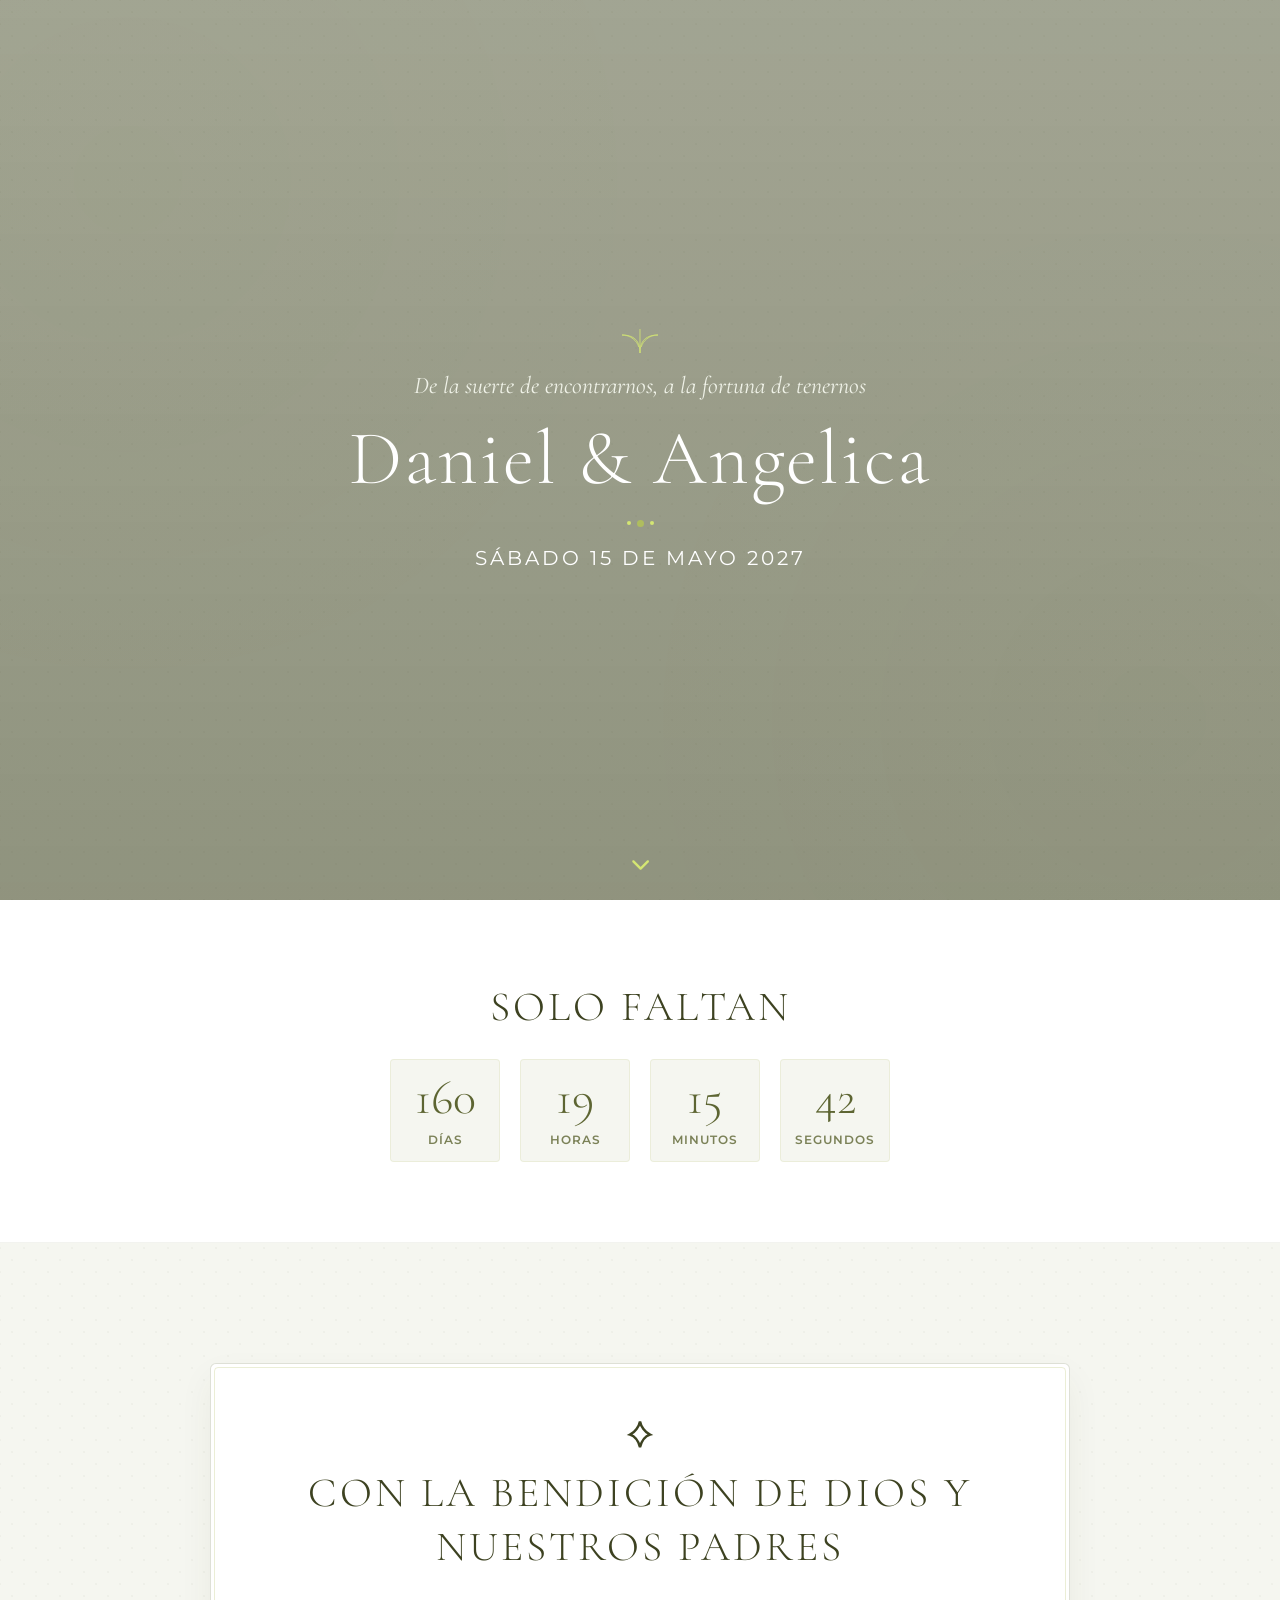
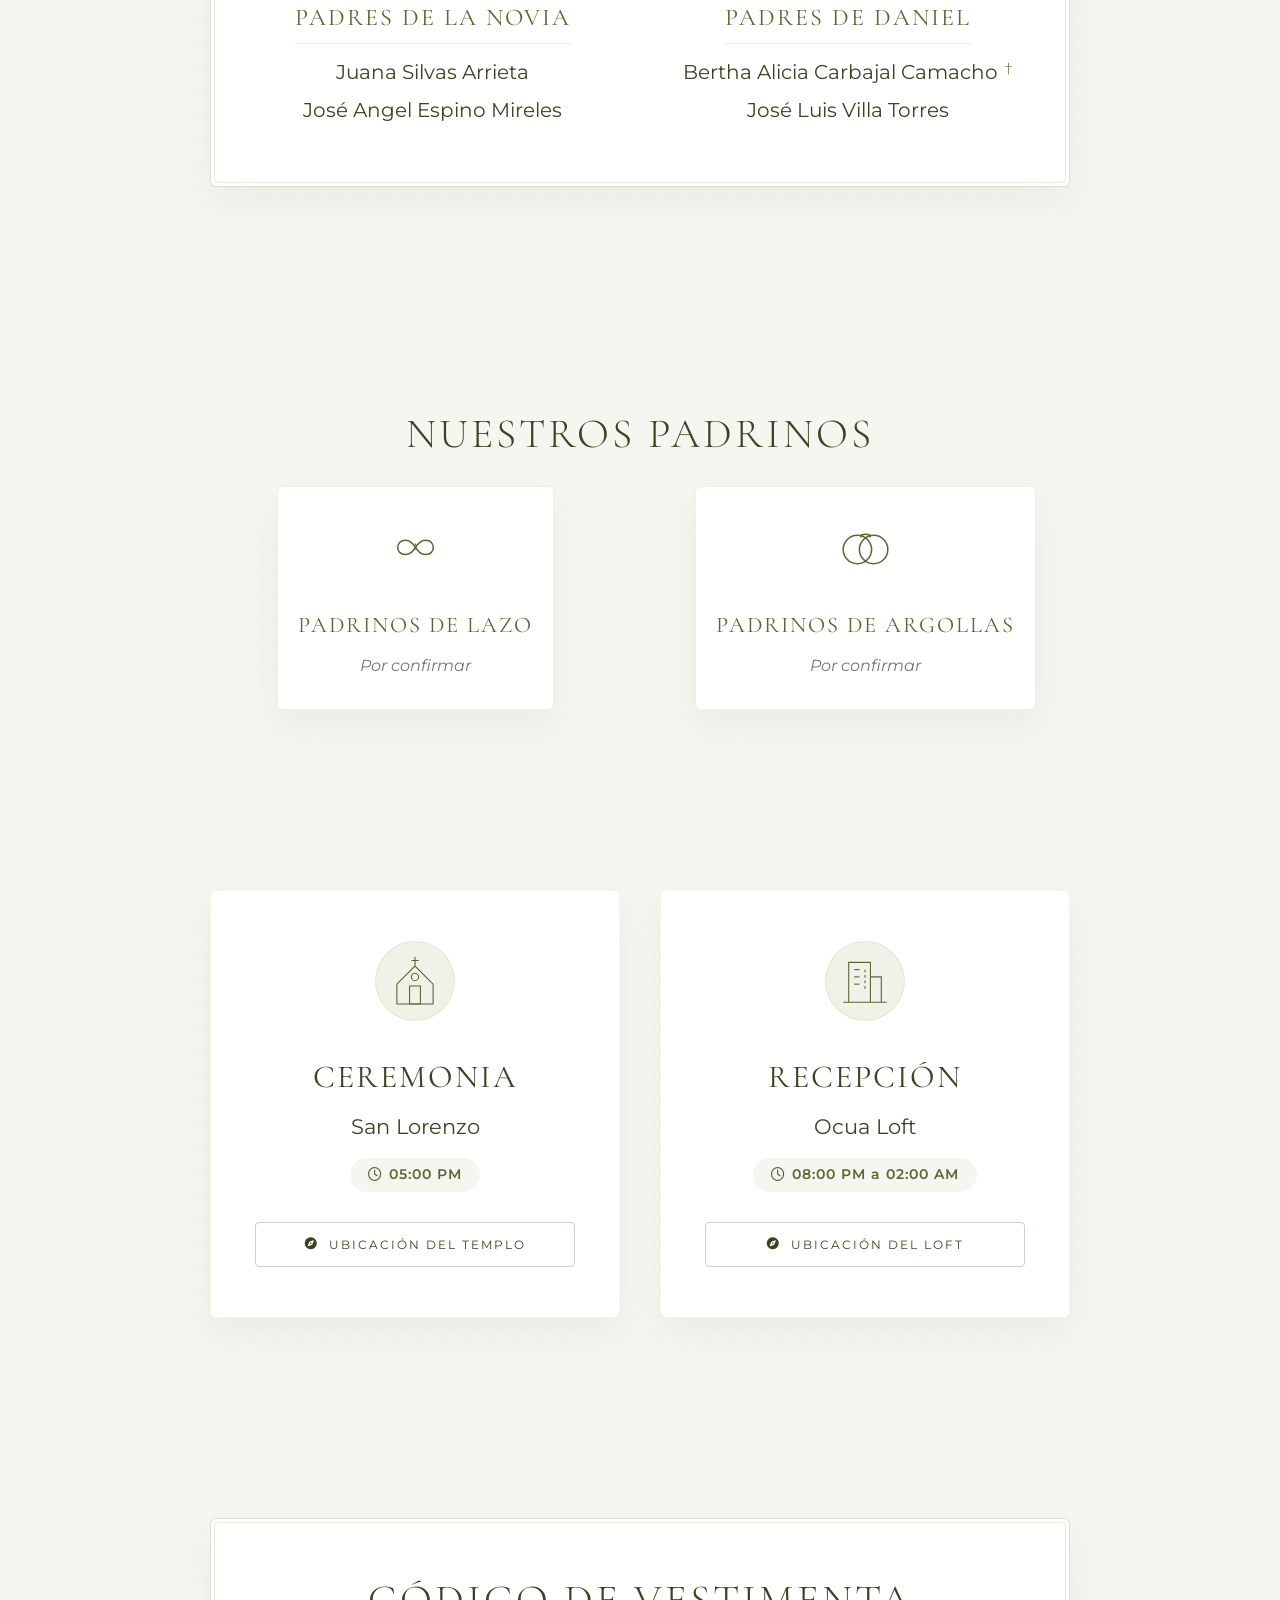
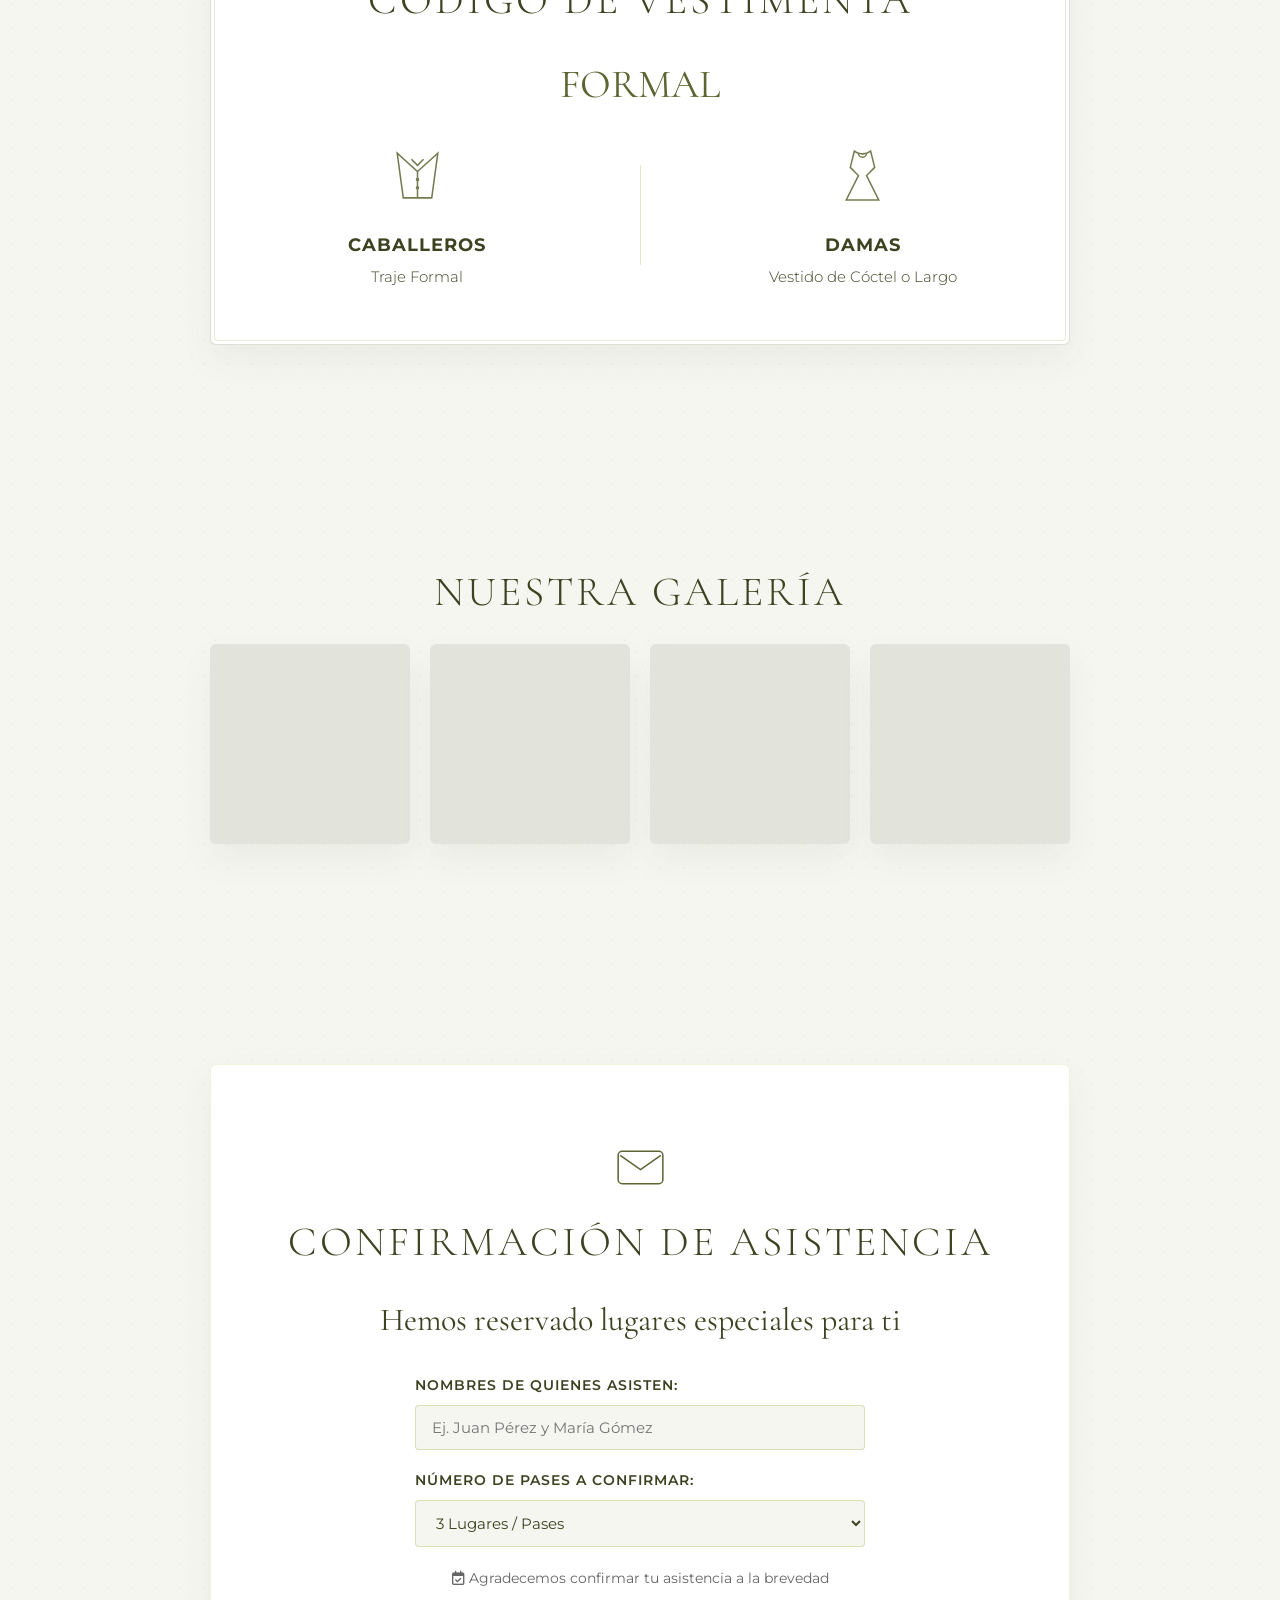
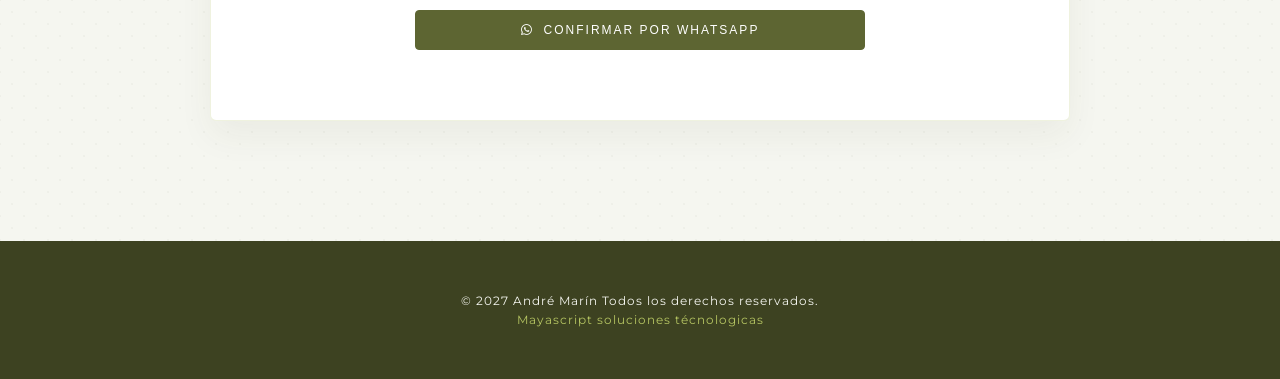
==== index.html @ 14018d46 "Clean start - code only" ====
<!DOCTYPE html>
<html lang="es">
<head>
    <meta charset="UTF-8">
    <meta name="viewport" content="width=device-width, initial-scale=1.0">
    <title>Daniel & Angelica | Invitación de Boda</title>
    <link rel="icon" type="image/svg+xml" href="data:image/svg+xml,<svg xmlns='http://www.w3.org/2000/svg' viewBox='0 0 100 100'><circle cx='50' cy='50' r='48' fill='%235D6532'/><path d='M50,25 C38,45 38,62 50,78 C62,62 62,45 50,25 Z' fill='%23D4E673'/><path d='M50,25 L50,78' stroke='%233D4221' stroke-width='2'/></svg>">
    <!-- Google Fonts -->
    <link rel="preconnect" href="https://fonts.googleapis.com">
    <link rel="preconnect" href="https://fonts.gstatic.com" crossorigin>
    <link href="https://fonts.googleapis.com/css2?family=Cormorant+Garamond:ital,wght@0,300;0,400;0,600;1,400&family=Montserrat:wght@200;400;600&display=swap" rel="stylesheet">
    
    <!-- Font Awesome -->
    <link rel="stylesheet" href="https://cdnjs.cloudflare.com/ajax/libs/font-awesome/6.4.0/css/all.min.css">
    
    <link rel="stylesheet" href="css/style.css">
</head>
<body>

    <!-- Rama Botánica Flotante decorativa de fondo -->
    <div class="botanical-bg-overlay"></div>

    <!-- Sección de Portada (Hero) -->
    <header class="hero">
        <div class="hero-content">
            <div class="botanical-branch">
                <svg viewBox="0 0 100 50" width="80" height="40" fill="currentColor">
                    <path d="M50 45 C50 30 45 15 20 15 C35 15 45 25 48 35 M50 45 C50 30 55 15 80 15 C65 15 55 25 52 35 M50 45 L50 5" stroke="currentColor" stroke-width="1.5" fill="none"/>
                </svg>
            </div>
            <span class="quote">De la suerte de encontrarnos, a la fortuna de tenernos</span>
            <h1>Daniel & Angelica</h1>
            <div class="hero-separator">
                <span class="dot"></span>
                <span class="dot large"></span>
                <span class="dot"></span>
            </div>
            <p class="date">Sábado 15 de Mayo 2027</p>
            <div class="scroll-down">
                <i class="fa-solid fa-chevron-down"></i>
            </div>
        </div>
    </header>

    <!-- Contador de Tiempo -->
    <section class="countdown-section reveal">
        <h2>Solo Faltan</h2>
        <div id="countdown" class="countdown-container">
            <div class="time-block">
                <span id="days">00</span>
                <span class="label">Días</span>
            </div>
            <div class="time-block">
                <span id="hours">00</span>
                <span class="label">Horas</span>
            </div>
            <div class="time-block">
                <span id="minutes">00</span>
                <span class="label">Minutos</span>
            </div>
            <div class="time-block">
                <span id="seconds">00</span>
                <span class="label">Segundos</span>
            </div>
        </div>
    </section>

    <!-- Padres -->
    <section class="family-section reveal">
        <div class="container">
            <div class="textured-card">
                <div class="card-inner-border">
                    <div class="botanical-icon">
                        <svg viewBox="0 0 24 24" width="40" height="40" fill="none" stroke="currentColor" stroke-width="1.5">
                            <path d="M12 2C11.5 5 9 8.5 6 10 C9 11 11 13.5 12 17.5 C13 13.5 15 11 18 10 C15 8.5 12.5 5 12 2Z" />
                        </svg>
                    </div>
                    <h2>Con la bendición de Dios y nuestros padres</h2>
                    <div class="family-grid">
                        <div class="family-column">
                            <h3>Padres de la Novia</h3>
                            <p class="parent-name">Juana Silvas Arrieta</p>
                            <p class="parent-name">José Angel Espino Mireles</p>
                        </div>
                        <div class="family-column">
                            <h3>Padres de Daniel</h3>
                            <p class="parent-name">Bertha Alicia Carbajal Camacho <span class="deceased">†</span></p>
                            <p class="parent-name">José Luis Villa Torres</p>
                        </div>
                    </div>
                </div>
            </div>
        </div>
    </section>

    <!-- Padrinos de Boda -->
    <section class="godparents-section reveal">
        <div class="container">
            <h2>Nuestros Padrinos</h2>
            <div class="grid-2">
                <div class="godparent-card card-hover-effect">
                    <div class="custom-svg-icon">
                        <svg viewBox="0 0 64 64" width="60" height="60" stroke="currentColor" stroke-width="1.5" fill="none">
                            <path d="M22 37 C12 37, 12 23, 22 23 C32 23, 32 37, 42 37 C52 37, 52 23, 42 23 C32 23, 32 37, 22 37 Z" />
                            <path d="M32 26 L32 34" stroke-dasharray="2 2" />
                        </svg>
                    </div>
                    <h3>Padrinos de Lazo</h3>
                    <p class="placeholder-name">Por confirmar</p>
                </div>
                
                <div class="godparent-card card-hover-effect">
                    <div class="custom-svg-icon">
                        <svg viewBox="0 0 64 64" width="60" height="60" stroke="currentColor" stroke-width="1.5" fill="none">
                            <circle cx="24" cy="32" r="14" />
                            <circle cx="40" cy="32" r="14" />
                            <path d="M28 20 C24 16, 40 16, 36 20" />
                        </svg>
                    </div>
                    <h3>Padrinos de Argollas</h3>
                    <p class="placeholder-name">Por confirmar</p>
                </div>
            </div>
        </div>
    </section>

    <!-- Ubicaciones -->
    <section class="details-section reveal">
        <div class="container">
            <div class="grid-2">
                <!-- Ceremonia -->
                <div class="card card-hover-effect">
                    <div class="custom-svg-icon accent-icon">
                        <svg viewBox="0 0 64 64" width="70" height="70" stroke="currentColor" stroke-width="1.2" fill="none">
                            <path d="M32 6 L32 16 M28 10 L36 10 M32 16 L12 36 L12 58 L52 58 L52 36 Z" />
                            <path d="M26 38 L38 38 L38 58 L26 58 Z" />
                            <path d="M32 24 A4 4 0 0 0 32 32 A4 4 0 0 0 32 24 Z" />
                        </svg>
                    </div>
                    <h3>Ceremonia</h3>
                    <p class="place">San Lorenzo</p>
                    <div class="time-badge">
                        <i class="fa-regular fa-clock"></i> 05:00 PM
                    </div>
                    <a href="https://maps.app.goo.gl/vYrztCrVBQ5fHUwFA" target="_blank" class="btn btn-outline">
                        <i class="fa-solid fa-compass"></i> Ubicación del Templo
                    </a>
                </div>

                <!-- Recepción -->
                <div class="card card-hover-effect">
                    <div class="custom-svg-icon accent-icon">
                        <svg viewBox="0 0 64 64" width="70" height="70" stroke="currentColor" stroke-width="1.2" fill="none">
                            <path d="M8 56 L56 56 M14 56 L14 12 L38 12 L38 56 M38 28 L50 28 L50 56" />
                            <line x1="20" y1="20" x2="26" y2="20" />
                            <line x1="20" y1="28" x2="26" y2="28" />
                            <line x1="20" y1="36" x2="26" y2="36" />
                            <line x1="32" y1="20" x2="32" y2="44" stroke-dasharray="3 3" />
                        </svg>
                    </div>
                    <h3>Recepción</h3>
                    <p class="place">Ocua Loft</p>
                    <div class="time-badge">
                        <i class="fa-regular fa-clock"></i> 08:00 PM a 02:00 AM
                    </div>
                    <a href="https://maps.app.goo.gl/rMgi3FaeqVtthUCw8" target="_blank" class="btn btn-outline">
                        <i class="fa-solid fa-compass"></i> Ubicación del Loft
                    </a>
                </div>
            </div>
        </div>
    </section>

    <!-- Código de Vestimenta -->
    <section class="dress-code-section reveal">
        <div class="container">
            <div class="textured-card">
                <div class="card-inner-border">
                    <h2>Código de Vestimenta</h2>
                    <p class="code-title">Formal</p>
                    <div class="dress-details">
                        <div class="dress-item">
                            <div class="custom-svg-icon clothing-icon">
                                <svg viewBox="0 0 64 64" width="50" height="50" stroke="currentColor" stroke-width="1.5" fill="none">
                                    <path d="M12 12 L32 30 L52 12 L46 56 L18 56 Z" />
                                    <path d="M32 30 L32 56" />
                                    <path d="M26 18 L32 24 L38 18" />
                                    <circle cx="32" cy="38" r="1" fill="currentColor"/>
                                    <circle cx="32" cy="46" r="1" fill="currentColor"/>
                                </svg>
                            </div>
                            <strong>Caballeros</strong>
                            <span>Traje Formal</span>
                        </div>
                        <div class="divider"></div>
                        <div class="dress-item">
                            <div class="custom-svg-icon clothing-icon">
                                <svg viewBox="0 0 64 64" width="50" height="50" stroke="currentColor" stroke-width="1.5" fill="none">
                                    <path d="M24 10 C24 10, 32 16, 40 10 L44 26 L36 34 L48 58 L16 58 L28 34 L20 26 Z" />
                                    <path d="M28 12 A4 4 0 0 0 36 12" />
                                </svg>
                            </div>
                            <strong>Damas</strong>
                            <span>Vestido de Cóctel o Largo</span>
                        </div>
                    </div>
                </div>
            </div>
        </div>
    </section>

    <!-- Galería -->
    <section class="gallery-section reveal">
        <div class="container">
            <h2>Nuestra Galería</h2>
            <div class="gallery-grid">
                <div class="gallery-item">
                    <img src="content/img/foto1.jpg" alt="Daniel & Angelica" onerror="this.style.display='none'; this.parentNode.classList.add('img-placeholder')">
                    <div class="gallery-overlay"><i class="fa-solid fa-heart"></i></div>
                </div>
                <div class="gallery-item">
                    <img src="content/img/foto2.jpg" alt="Sesión de novios" onerror="this.style.display='none'; this.parentNode.classList.add('img-placeholder')">
                    <div class="gallery-overlay"><i class="fa-solid fa-heart"></i></div>
                </div>
                <div class="gallery-item">
                    <img src="content/img/foto3.jpg" alt="Compromiso" onerror="this.style.display='none'; this.parentNode.classList.add('img-placeholder')">
                    <div class="gallery-overlay"><i class="fa-solid fa-heart"></i></div>
                </div>
                <div class="gallery-item">
                    <img src="content/img/foto4.jpg" alt="Momentos juntos" onerror="this.style.display='none'; this.parentNode.classList.add('img-placeholder')">
                    <div class="gallery-overlay"><i class="fa-solid fa-heart"></i></div>
                </div>
            </div>
        </div>
    </section>

    <!-- RSVP -->
    <!-- RSVP Interactivo -->
    <section class="rsvp-section reveal">
        <div class="container">
            <div class="rsvp-card">
                <div class="custom-svg-icon email-icon">
                    <svg viewBox="0 0 64 64" width="50" height="50" stroke="currentColor" stroke-width="1.5" fill="none">
                        <rect x="10" y="16" width="44" height="32" rx="4" />
                        <path d="M12 20 L32 34 L52 20" />
                    </svg>
                </div>
                <h2>Confirmación de Asistencia</h2>
                <p class="passes-count">Hemos reservado lugares especiales para ti</p>
                
                <!-- Formulario de confirmación -->
                <div class="rsvp-form">
                    <div class="form-group">
                        <label for="guest-names">Nombres de quienes asisten:</label>
                        <input type="text" id="guest-names" placeholder="Ej. Juan Pérez y María Gómez" required>
                    </div>
                    
                    <div class="form-group">
                        <label for="guest-passes">Número de pases a confirmar:</label>
                        <select id="guest-passes">
                            <option value="1">1 Lugar / Pase</option>
                            <option value="2">2 Lugares / Pases</option>
                            <option value="3" selected>3 Lugares / Pases</option>
                            <option value="4">4 Lugares / Pases</option>
                        </select>
                    </div>

                    <p class="deadline"><i class="fa-regular fa-calendar-check"></i> Agradecemos confirmar tu asistencia a la brevedad</p>
                    
                    <button id="btn-send-whatsapp" class="btn btn-whatsapp">
                        <i class="fa-brands fa-whatsapp"></i> Confirmar por WhatsApp
                    </button>
                </div>
            </div>
        </div>
    </section>
    <!-- Footer -->
    <footer>
        <p>&copy; 2027 André Marín Todos los derechos reservados.</p>
        <p><a href="https://github.com/andremarinmx" target="_blank" rel="noopener">Mayascript soluciones técnologicas</a></p>
    </footer>

    <!-- Scripts -->
    <script src="scripts/script.js"></script>
</body>
</html>
---- css/style.css ----
/* Variables con la paleta de colores del usuario */
:root {
    --primary-color: #5D6532;     /* Verde Oliva Principal */
    --accent-light: #D4E673;      /* Verde Claro */
    --accent-medium: #AFBD5E;     /* Verde Salvia */
    --dark-olive: #3D4221;        /* Oliva Oscuro para Textos */
    --bg-cream: #F5F6F0;          /* Fondo base claro con matiz verde */
    --white: #FFFFFF;
    
    --font-serif: 'Cormorant Garamond', serif;
    --font-sans: 'Montserrat', sans-serif;
    --transition-smooth: all 0.5s cubic-bezier(0.16, 1, 0.3, 1);
    --shadow-elegant: 0 15px 35px rgba(61, 66, 33, 0.06);
}

/* Reset y Estilos de Fondo */
* {
    margin: 0;
    padding: 0;
    box-sizing: border-box;
}

html {
    scroll-behavior: smooth;
}

body {
    background-color: var(--bg-cream);
    background-image: radial-gradient(rgba(93, 101, 50, 0.04) 1.5px, transparent 0),
                      radial-gradient(rgba(93, 101, 50, 0.04) 1.5px, transparent 0);
    background-size: 24px 24px;
    background-position: 0 0, 12px 12px;
    color: var(--dark-olive);
    font-family: var(--font-sans);
    line-height: 1.6;
    text-align: center;
    overflow-x: hidden;
    -webkit-text-size-adjust: 100%;
}

/* Capa de ambiente sutil */
.botanical-bg-overlay {
    position: fixed;
    top: 0;
    left: 0;
    width: 100%;
    height: 100%;
    background: radial-gradient(circle at 10% 20%, rgba(212, 230, 115, 0.02) 0%, transparent 40%),
                radial-gradient(circle at 90% 80%, rgba(175, 189, 94, 0.02) 0%, transparent 40%);
    pointer-events: none;
    z-index: 0;
}

/* Contenedor Centrado */
.container {
    width: 100%;
    max-width: 900px;
    margin-left: auto;
    margin-right: auto;
    padding: clamp(40px, 8vw, 80px) 20px;
    position: relative;
    z-index: 1;
}

/* Tipografías Fluidas */
h1 {
    font-family: var(--font-serif);
    font-weight: 300;
    font-size: clamp(2.4rem, 8vw, 4.8rem);
    letter-spacing: 2px;
    line-height: 1.2;
}

h2 {
    font-family: var(--font-serif);
    font-weight: 300;
    font-size: clamp(1.8rem, 5vw, 2.6rem);
    letter-spacing: 3px;
    margin-bottom: 25px;
    text-transform: uppercase;
    line-height: 1.3;
}

h3 {
    font-family: var(--font-serif);
    font-weight: 400;
    font-size: clamp(1.3rem, 4vw, 1.8rem);
    letter-spacing: 2px;
}

.deceased {
    font-size: 0.8rem;
    color: var(--primary-color);
    vertical-align: super;
    margin-left: 2px;
    opacity: 0.8;
}

/* Estructura de Tarjeta con Textura de Papel (Corregido para PC) */
.textured-card {
    background-color: var(--white);
    padding: 3px; 
    border: 1px solid rgba(93, 101, 50, 0.2);
    box-shadow: var(--shadow-elegant);
    border-radius: 6px;
    margin: 20px auto; /* Centrado automático para PC */
    width: 100%;
    max-width: 100%;
}

.card-inner-border {
    border: 1px solid rgba(175, 189, 94, 0.25);
    padding: clamp(30px, 6vw, 50px) clamp(15px, 4vw, 30px);
    border-radius: 4px;
}

/* Iconos SVG Adaptables */
.custom-svg-icon {
    display: inline-flex;
    align-items: center;
    justify-content: center;
    color: var(--primary-color);
    margin-bottom: 15px;
    max-width: 100%;
}

.custom-svg-icon svg {
    width: clamp(40px, 10vw, 65px);
    height: clamp(40px, 10vw, 65px);
}

.custom-svg-icon.accent-icon {
    width: clamp(65px, 15vw, 80px);
    height: clamp(65px, 15vw, 80px);
    background-color: #F0F2E8;
    border-radius: 50%;
    border: 1px solid rgba(175, 189, 94, 0.2);
    padding: 10px;
}

.custom-svg-icon.clothing-icon {
    color: var(--primary-color);
    opacity: 0.85;
}

/* Animaciones */
.reveal {
    opacity: 0;
    transform: translateY(20px);
    transition: opacity 1s cubic-bezier(0.16, 1, 0.3, 1),
                transform 1s cubic-bezier(0.16, 1, 0.3, 1);
}

.reveal.active {
    opacity: 1;
    transform: translateY(0);
}

/* Botones */
.btn {
    display: inline-flex;
    align-items: center;
    justify-content: center;
    gap: 10px;
    padding: 12px 28px;
    background-color: var(--primary-color);
    color: var(--white);
    text-decoration: none;
    font-size: 0.75rem;
    font-weight: 400;
    letter-spacing: 2px;
    text-transform: uppercase;
    border-radius: 4px;
    transition: var(--transition-smooth);
    border: 1px solid var(--primary-color);
    width: 100%;
    max-width: 320px;
    margin-top: 15px;
}

.btn:hover {
    transform: translateY(-2px);
    box-shadow: 0 6px 20px rgba(93, 101, 50, 0.2);
    background-color: var(--white);
    color: var(--primary-color);
}

.btn-outline {
    background-color: transparent;
    color: var(--dark-olive);
    border-color: rgba(93, 101, 50, 0.3);
}

.btn-outline:hover {
    background-color: var(--primary-color);
    color: var(--white);
    border-color: var(--primary-color);
}

.btn-whatsapp {
    background-color: #5D6532;
    border-color: #5D6532;
}

.btn-whatsapp:hover {
    background-color: var(--white);
    color: var(--primary-color);
}

/* Portada (Hero Section) */
.hero {
    height: 100vh;
    min-height: 560px;
    background: linear-gradient(rgba(61, 66, 33, 0.45), rgba(61, 66, 33, 0.55)), 
                url('../content/img/pareja.jpg') no-repeat center center/cover;
    display: flex;
    align-items: center;
    justify-content: center;
    color: var(--white);
    position: relative;
    padding: 20px;
}

.botanical-branch {
    color: var(--accent-light);
    margin-bottom: 5px;
    opacity: 0.9;
}

.botanical-branch svg {
    width: 60px;
    height: 30px;
}

.hero-content {
    width: 100%;
    max-width: 650px;
}

.hero-separator {
    display: flex;
    justify-content: center;
    align-items: center;
    gap: 6px;
    margin: 15px 0;
}

.hero-separator .dot {
    width: 4px;
    height: 4px;
    background-color: var(--accent-light);
    border-radius: 50%;
}

.hero-separator .dot.large {
    width: 7px;
    height: 7px;
    background-color: var(--accent-medium);
}

.hero-content .quote {
    font-family: var(--font-serif);
    font-style: italic;
    font-size: clamp(1.1rem, 4vw, 1.5rem);
    display: block;
    margin: 0 auto 10px auto;
    color: #F0F2E8;
    line-height: 1.4;
}

.hero-content .date {
    font-size: clamp(0.9rem, 3.5vw, 1.25rem);
    letter-spacing: 3px;
    text-transform: uppercase;
    font-weight: 400;
}

.scroll-down {
    position: absolute;
    bottom: 20px;
    left: 50%;
    transform: translateX(-50%);
    animation: bounce 2s infinite;
    font-size: 1.2rem;
    color: var(--accent-light);
}

/* Contador de Tiempo */
.countdown-section {
    padding: clamp(40px, 8vw, 80px) 15px;
    background-color: var(--white);
    border-bottom: 1px solid rgba(93, 101, 50, 0.08);
}

.countdown-container {
    display: grid;
    grid-template-columns: repeat(4, 1fr);
    gap: clamp(8px, 2.5vw, 20px);
    max-width: 500px;
    margin: 20px auto 0 auto;
}

.time-block {
    display: flex;
    flex-direction: column;
    align-items: center;
    background-color: var(--bg-cream);
    padding: 12px 5px;
    border-radius: 4px;
    border: 1px solid rgba(175, 189, 94, 0.15);
}

.time-block span:first-child {
    font-family: var(--font-serif);
    font-size: clamp(1.6rem, 5vw, 3rem);
    color: var(--primary-color);
    line-height: 1.1;
    font-weight: 300;
}

.time-block .label {
    font-size: clamp(0.6rem, 1.8vw, 0.75rem);
    text-transform: uppercase;
    letter-spacing: 1px;
    margin-top: 5px;
    color: var(--primary-color);
    font-weight: 600;
    opacity: 0.8;
}

/* Padres de los Novios */
.family-section {
    padding: 20px 10px;
}

.family-grid {
    display: grid;
    grid-template-columns: 1fr;
    gap: 30px;
    margin-top: 25px;
}

.family-column {
    padding: 0 10px;
}

.family-column h3 {
    font-size: clamp(1.2rem, 3.5vw, 1.5rem);
    margin-bottom: 12px;
    text-transform: uppercase;
    font-weight: 400;
    color: var(--primary-color);
    border-bottom: 1px solid rgba(175, 189, 94, 0.2);
    padding-bottom: 6px;
    display: inline-block;
}

.parent-name {
    font-size: clamp(1.05rem, 3vw, 1.25rem);
    margin-bottom: 6px;
    font-weight: 400;
}

/* Padrinos */
.godparents-section {
    padding: 20px 10px;
}

.godparent-card {
    background-color: var(--white);
    padding: 30px 20px;
    border-radius: 6px;
    border: 1px solid rgba(175, 189, 94, 0.2);
    box-shadow: var(--shadow-elegant);
    display: flex;
    flex-direction: column;
    align-items: center;
}

.godparent-card h3 {
    font-size: clamp(1.2rem, 3.5vw, 1.4rem);
    margin: 10px 0;
    text-transform: uppercase;
    color: var(--primary-color);
}

.placeholder-name {
    font-size: 1rem;
    font-style: italic;
    color: #777;
}

/* Grid General Doble (Ubicaciones) */
.grid-2 {
    display: grid;
    grid-template-columns: 1fr;
    gap: 25px;
    width: 100%;
}

.card {
    background: var(--white);
    padding: clamp(30px, 6vw, 50px) 20px;
    border-radius: 6px;
    box-shadow: var(--shadow-elegant);
    border: 1px solid rgba(175, 189, 94, 0.15);
    display: flex;
    flex-direction: column;
    align-items: center;
    width: 100%;
}

.card h3 {
    font-size: clamp(1.6rem, 5vw, 2rem);
    margin: 15px 0 8px 0;
    text-transform: uppercase;
}

.card .place {
    font-size: clamp(1.1rem, 3.5vw, 1.3rem);
    font-weight: 400;
    margin-bottom: 10px;
    color: var(--dark-olive);
}

.time-badge {
    margin: 5px 0 15px 0;
    padding: 6px 18px;
    background-color: var(--bg-cream);
    border-radius: 20px;
    font-size: 0.85rem;
    font-weight: 600;
    letter-spacing: 1px;
    display: inline-flex;
    align-items: center;
    gap: 6px;
    color: var(--primary-color);
}

.card-hover-effect {
    transition: var(--transition-smooth);
}

/* Código de Vestimenta */
.dress-code-section {
    padding: 20px 10px;
}

.code-title {
    font-family: var(--font-serif);
    font-size: clamp(2rem, 6vw, 2.5rem);
    color: var(--primary-color);
    margin-bottom: 15px;
    text-transform: uppercase;
}

.dress-details {
    display: flex;
    flex-direction: column;
    align-items: center;
    gap: 25px;
    margin-top: 25px;
}

.dress-item {
    width: 100%;
    padding: 0 10px;
}

.dress-item strong {
    display: block;
    font-size: 1.1rem;
    margin-top: 10px;
    margin-bottom: 5px;
    text-transform: uppercase;
    letter-spacing: 1px;
    color: var(--dark-olive);
}

.dress-item span {
    font-size: 0.95rem;
    font-weight: 300;
}

.dress-details .divider {
    width: 60px;
    height: 1px;
    background-color: rgba(175, 189, 94, 0.35);
}

/* Galería Adaptable */
.gallery-section {
    padding: 20px 10px;
}

.gallery-grid {
    display: grid;
    grid-template-columns: repeat(2, 1fr);
    gap: 12px;
    margin-top: 25px;
}

.gallery-item {
    position: relative;
    aspect-ratio: 1 / 1;
    overflow: hidden;
    background-color: #E2E4DC;
    border-radius: 6px;
    box-shadow: var(--shadow-elegant);
}

.gallery-item img {
    width: 100%;
    height: 100%;
    object-fit: cover;
    transition: transform 0.8s cubic-bezier(0.16, 1, 0.3, 1);
}

.gallery-overlay {
    position: absolute;
    top: 0;
    left: 0;
    right: 0;
    bottom: 0;
    background: rgba(61, 66, 33, 0.4);
    display: flex;
    align-items: center;
    justify-content: center;
    color: var(--white);
    font-size: 1.2rem;
    opacity: 0;
    transition: opacity 0.4s ease;
}

/* RSVP Card */
.rsvp-section {
    padding: 40px 10px;
}

.rsvp-card {
    background-color: var(--white);
    border: 1px solid rgba(175, 189, 94, 0.2);
    box-shadow: var(--shadow-elegant);
    padding: clamp(40px, 8vw, 70px) 20px;
    border-radius: 6px;
    width: 100%;
}

.passes-count {
    font-family: var(--font-serif);
    font-size: clamp(1.6rem, 5vw, 2rem);
    margin: 10px 0;
}

.deadline {
    font-size: 0.9rem;
    color: #666;
    margin-bottom: 25px;
}

/* Footer */
footer {
    background-color: var(--dark-olive);
    color: var(--bg-cream);
    padding: 50px 20px;
    font-size: 0.75rem;
    letter-spacing: 1px;
}

footer a {
    color: var(--accent-light);
    text-decoration: none;
    opacity: 0.8;
}

/* Estilos para el Formulario de Confirmación */
.rsvp-form {
    max-width: 450px;
    margin: 30px auto 0 auto;
    text-align: left;
}

.form-group {
    margin-bottom: 20px;
}

.form-group label {
    display: block;
    font-size: 0.85rem;
    font-weight: 600;
    text-transform: uppercase;
    letter-spacing: 1px;
    margin-bottom: 8px;
    color: var(--dark-olive);
}

.rsvp-form input[type="text"],
.rsvp-form select {
    width: 100%;
    padding: 12px 16px;
    border: 1px solid rgba(175, 189, 94, 0.4);
    border-radius: 4px;
    background-color: var(--bg-cream);
    font-family: var(--font-sans);
    font-size: 0.95rem;
    color: var(--dark-olive);
    transition: var(--transition-smooth);
    outline: none;
}

.rsvp-form input[type="text"]:focus,
.rsvp-form select:focus {
    border-color: var(--primary-color);
    background-color: var(--white);
    box-shadow: 0 0 8px rgba(93, 101, 50, 0.1);
}

.rsvp-form .deadline {
    margin-top: 15px;
    margin-bottom: 20px;
    text-align: center;
}

.rsvp-form .btn-whatsapp {
    width: 100%;
    max-width: 100%;
    margin-top: 0;
    cursor: pointer;
}

/* Animaciones */
@keyframes bounce {
    0%, 20%, 50%, 80%, 100% { transform: translateY(0) translateX(-50%); }
    40% { transform: translateY(-6px) translateX(-50%); }
    60% { transform: translateY(-3px) translateX(-50%); }
}

/* ==========================================================================
   Media Queries para Pantallas Medianas y Grandes (Tablet y Desktop)
   ========================================================================== */
@media (min-width: 768px) {
    /* Grids en dos columnas perfectamente centradas */
    .grid-2, .family-grid {
        grid-template-columns: repeat(2, 1fr);
        gap: 40px;
        justify-items: center;
        align-items: start;
    }
    
    /* Galería en 4 columnas */
    .gallery-grid {
        grid-template-columns: repeat(4, 1fr);
        gap: 20px;
    }
    
    /* Distribución Horizontal del Código de Vestimenta */
    .dress-details {
        flex-direction: row;
        gap: 50px;
        justify-content: center;
    }
    
    .dress-details .divider {
        width: 1px;
        height: 100px;
    }
    
    .card-hover-effect:hover {
        transform: translateY(-8px);
        box-shadow: 0 20px 45px rgba(93, 101, 50, 0.12);
        border-color: var(--accent-medium);
    }
    
    .gallery-item:hover img {
        transform: scale(1.08);
    }
    
    .gallery-item:hover .gallery-overlay {
        opacity: 1;
    }
    
}
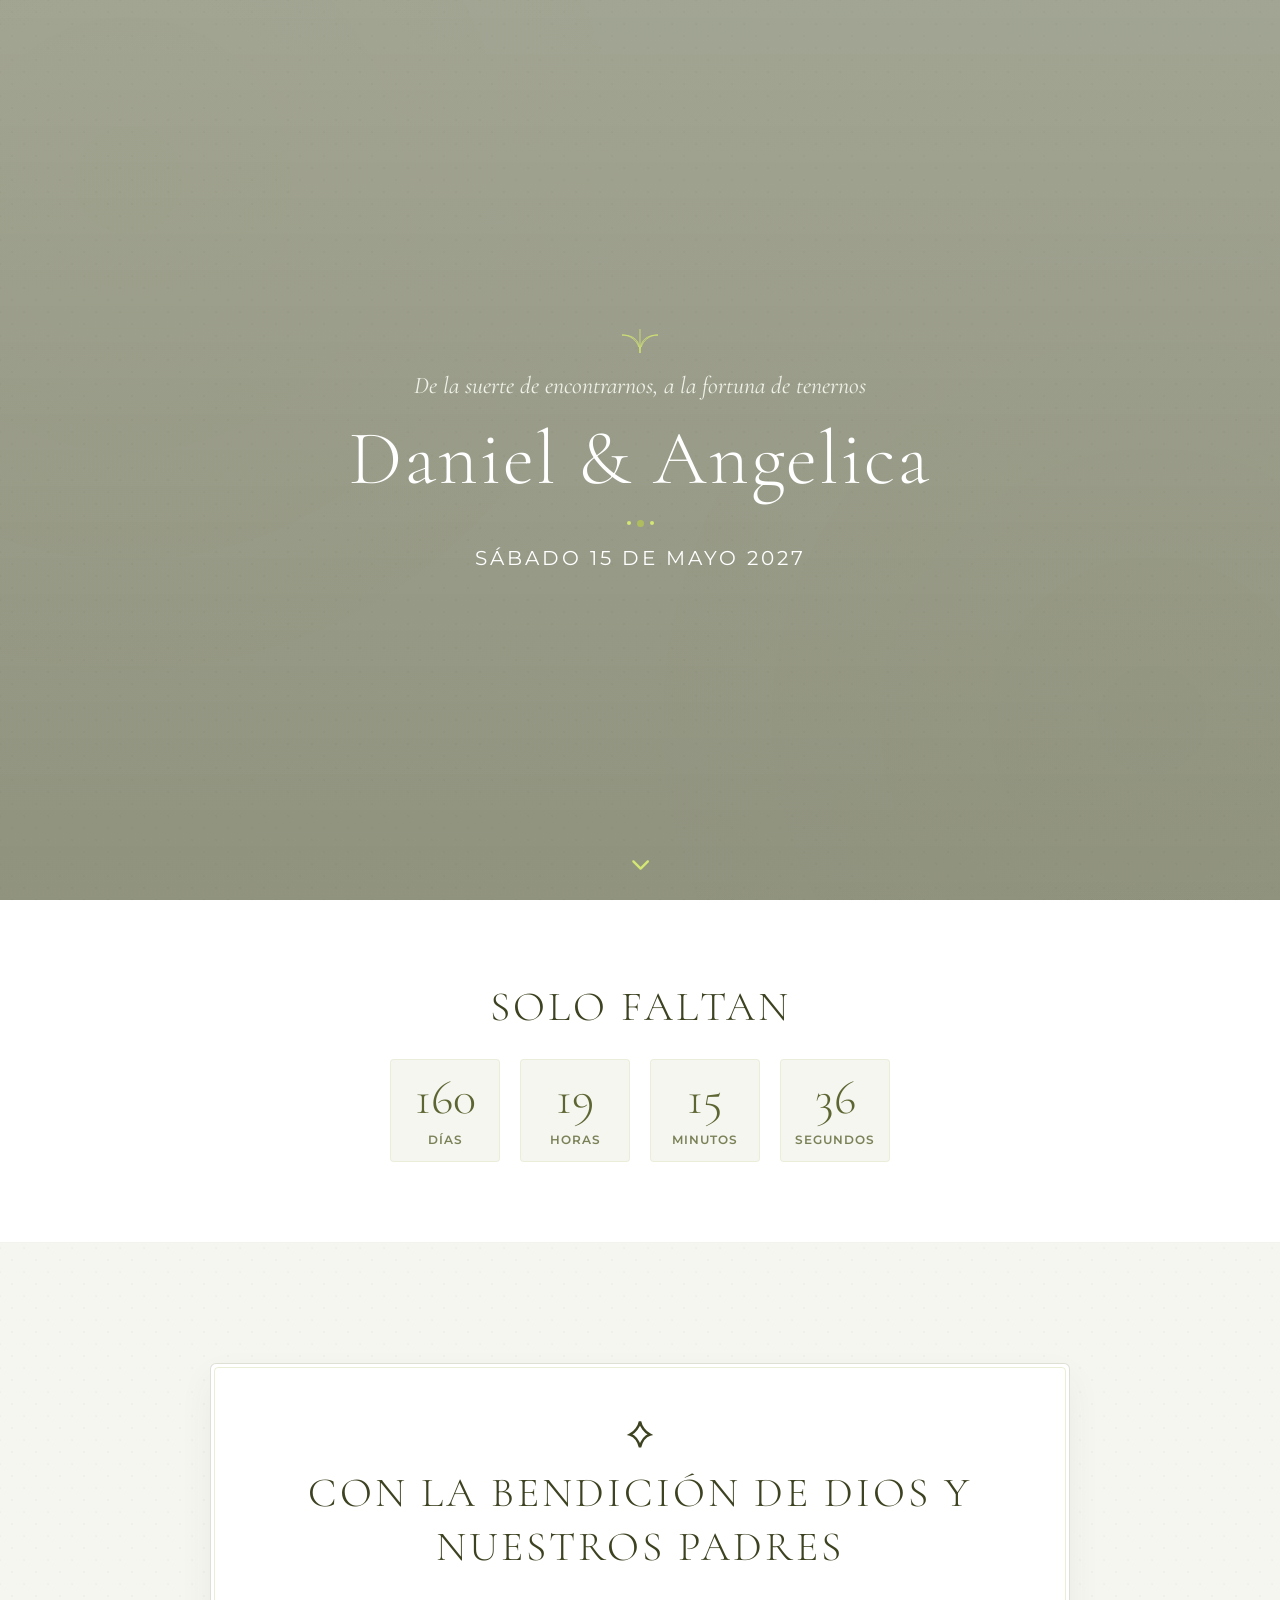
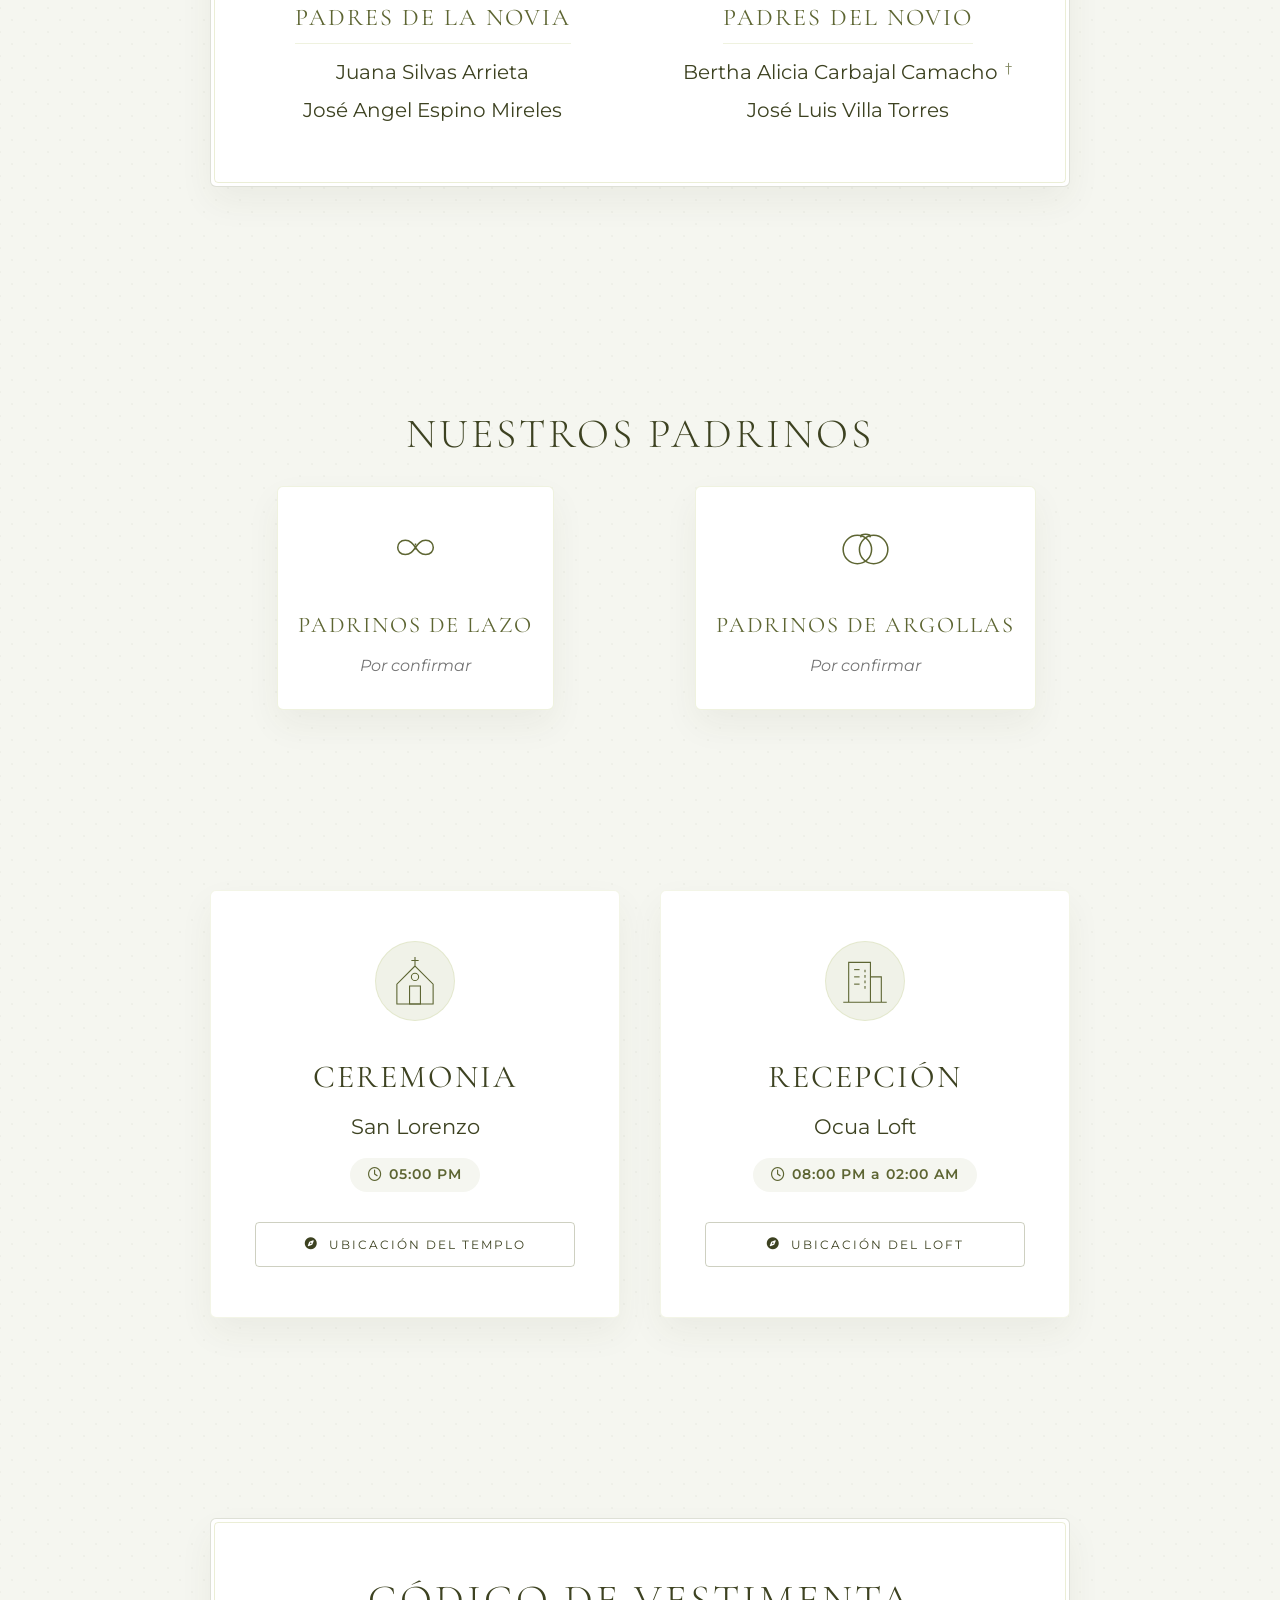
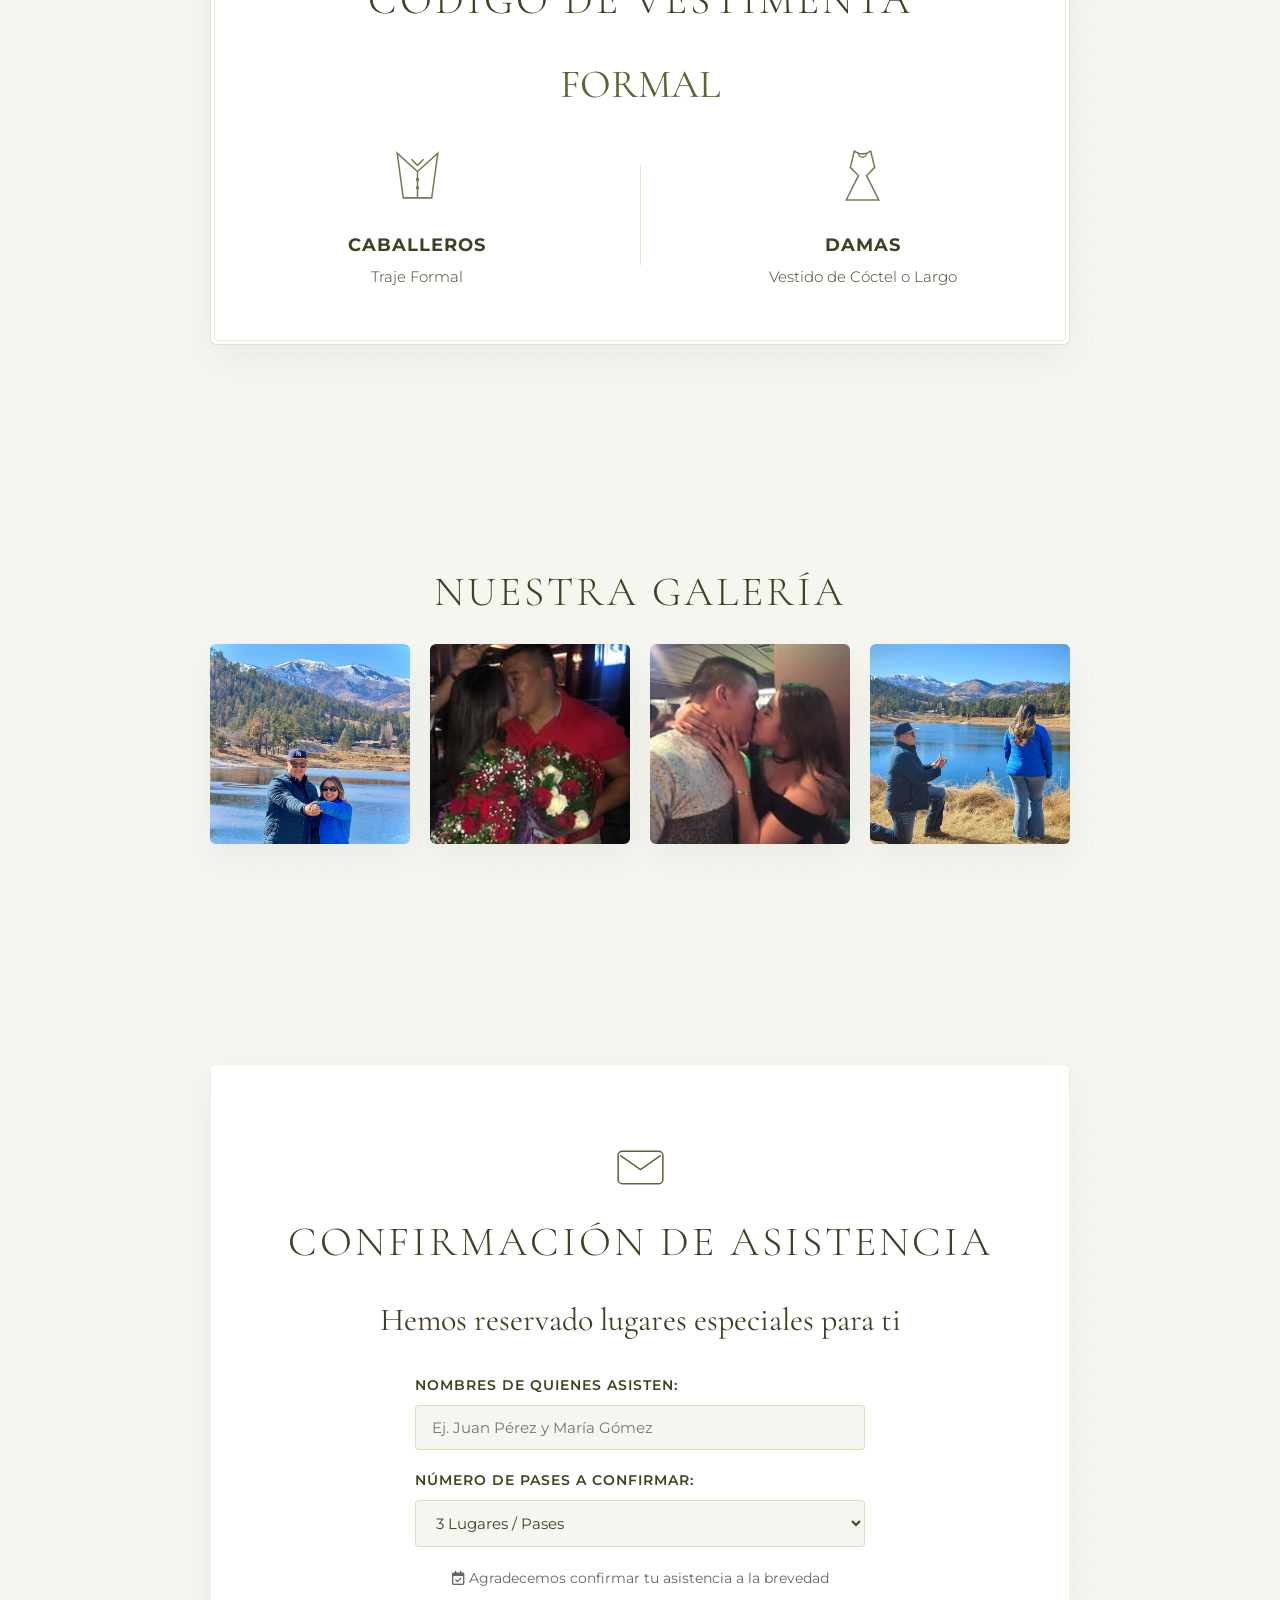
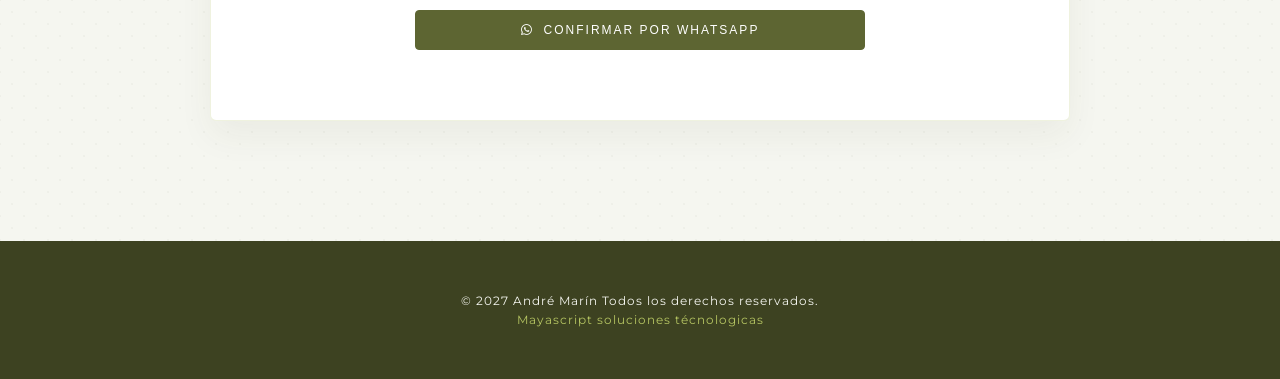
==== commit b0b57148: "Litle changes" ====
--- a/index.html
+++ b/index.html
@@ -83,7 +83,7 @@
                             <p class="parent-name">José Angel Espino Mireles</p>
                         </div>
                         <div class="family-column">
-                            <h3>Padres de Daniel</h3>
+                            <h3>Padres del Novio</h3>
                             <p class="parent-name">Bertha Alicia Carbajal Camacho <span class="deceased">†</span></p>
                             <p class="parent-name">José Luis Villa Torres</p>
                         </div>
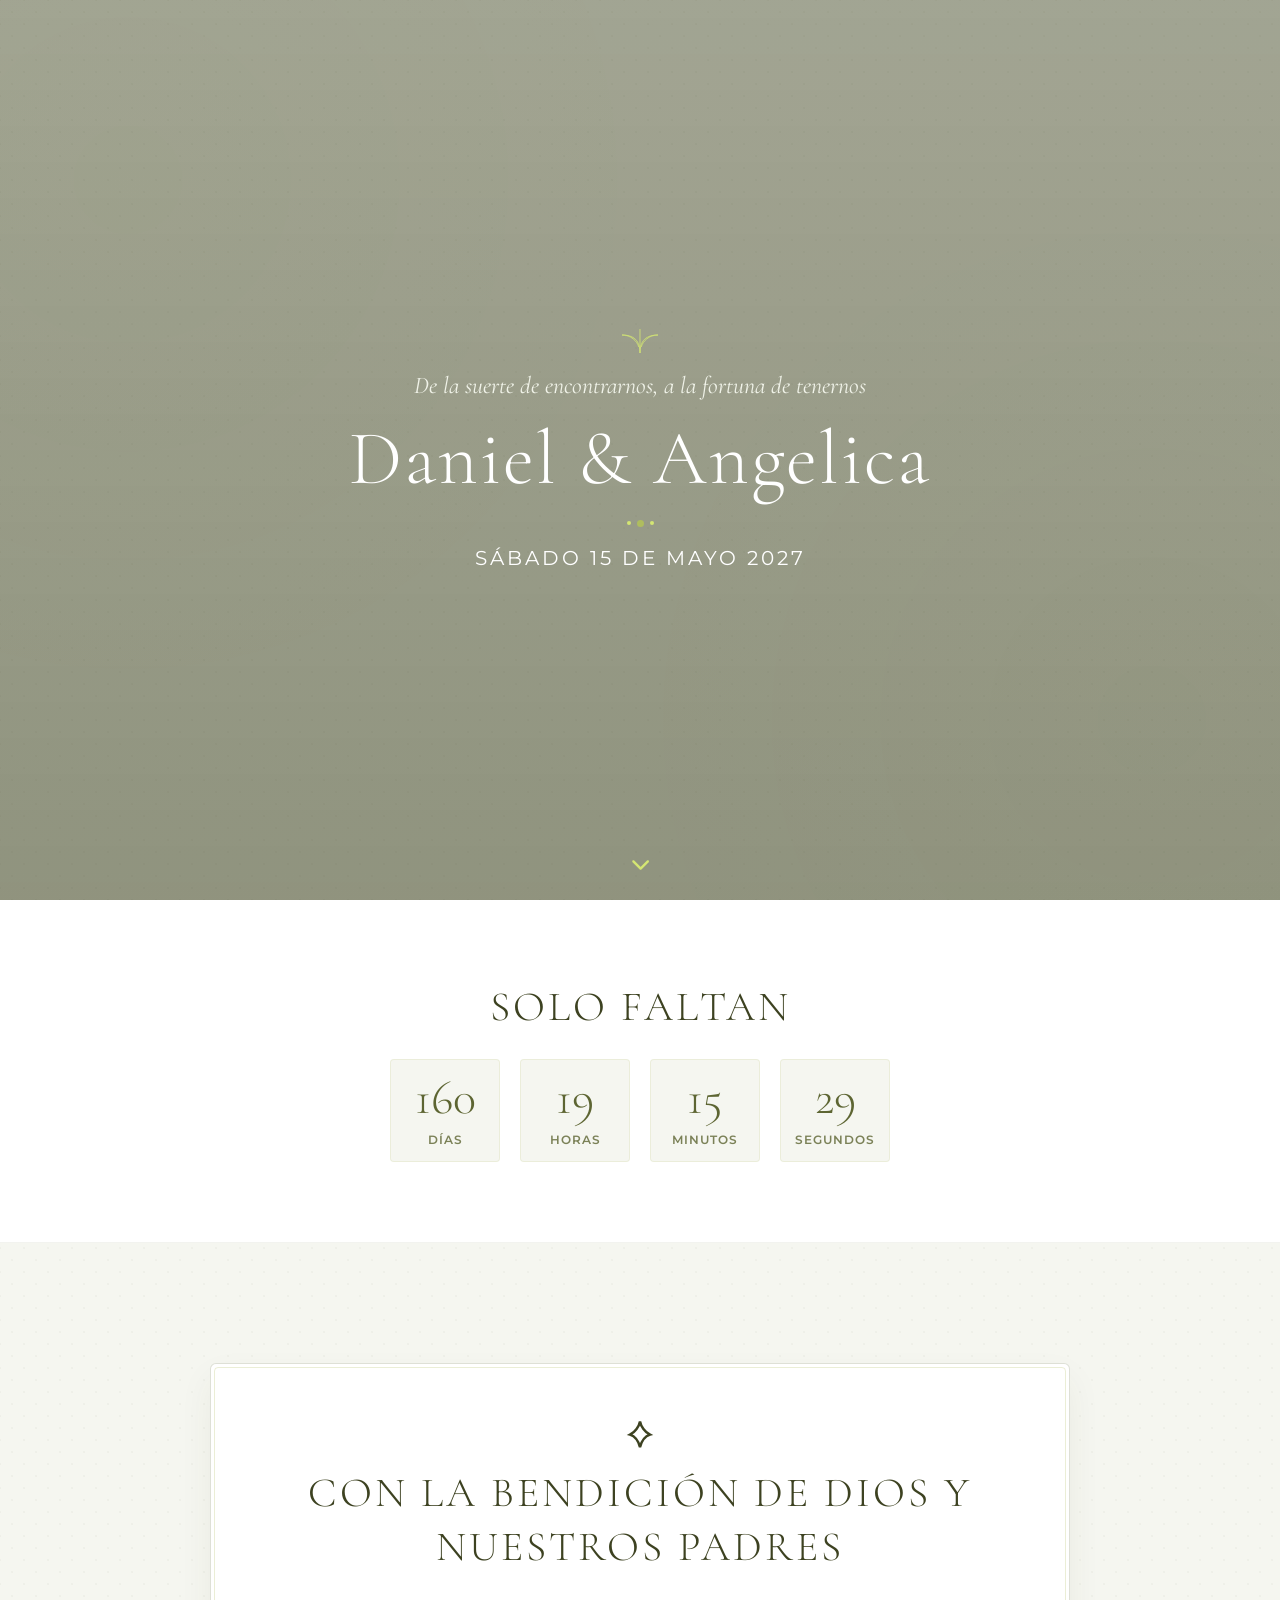
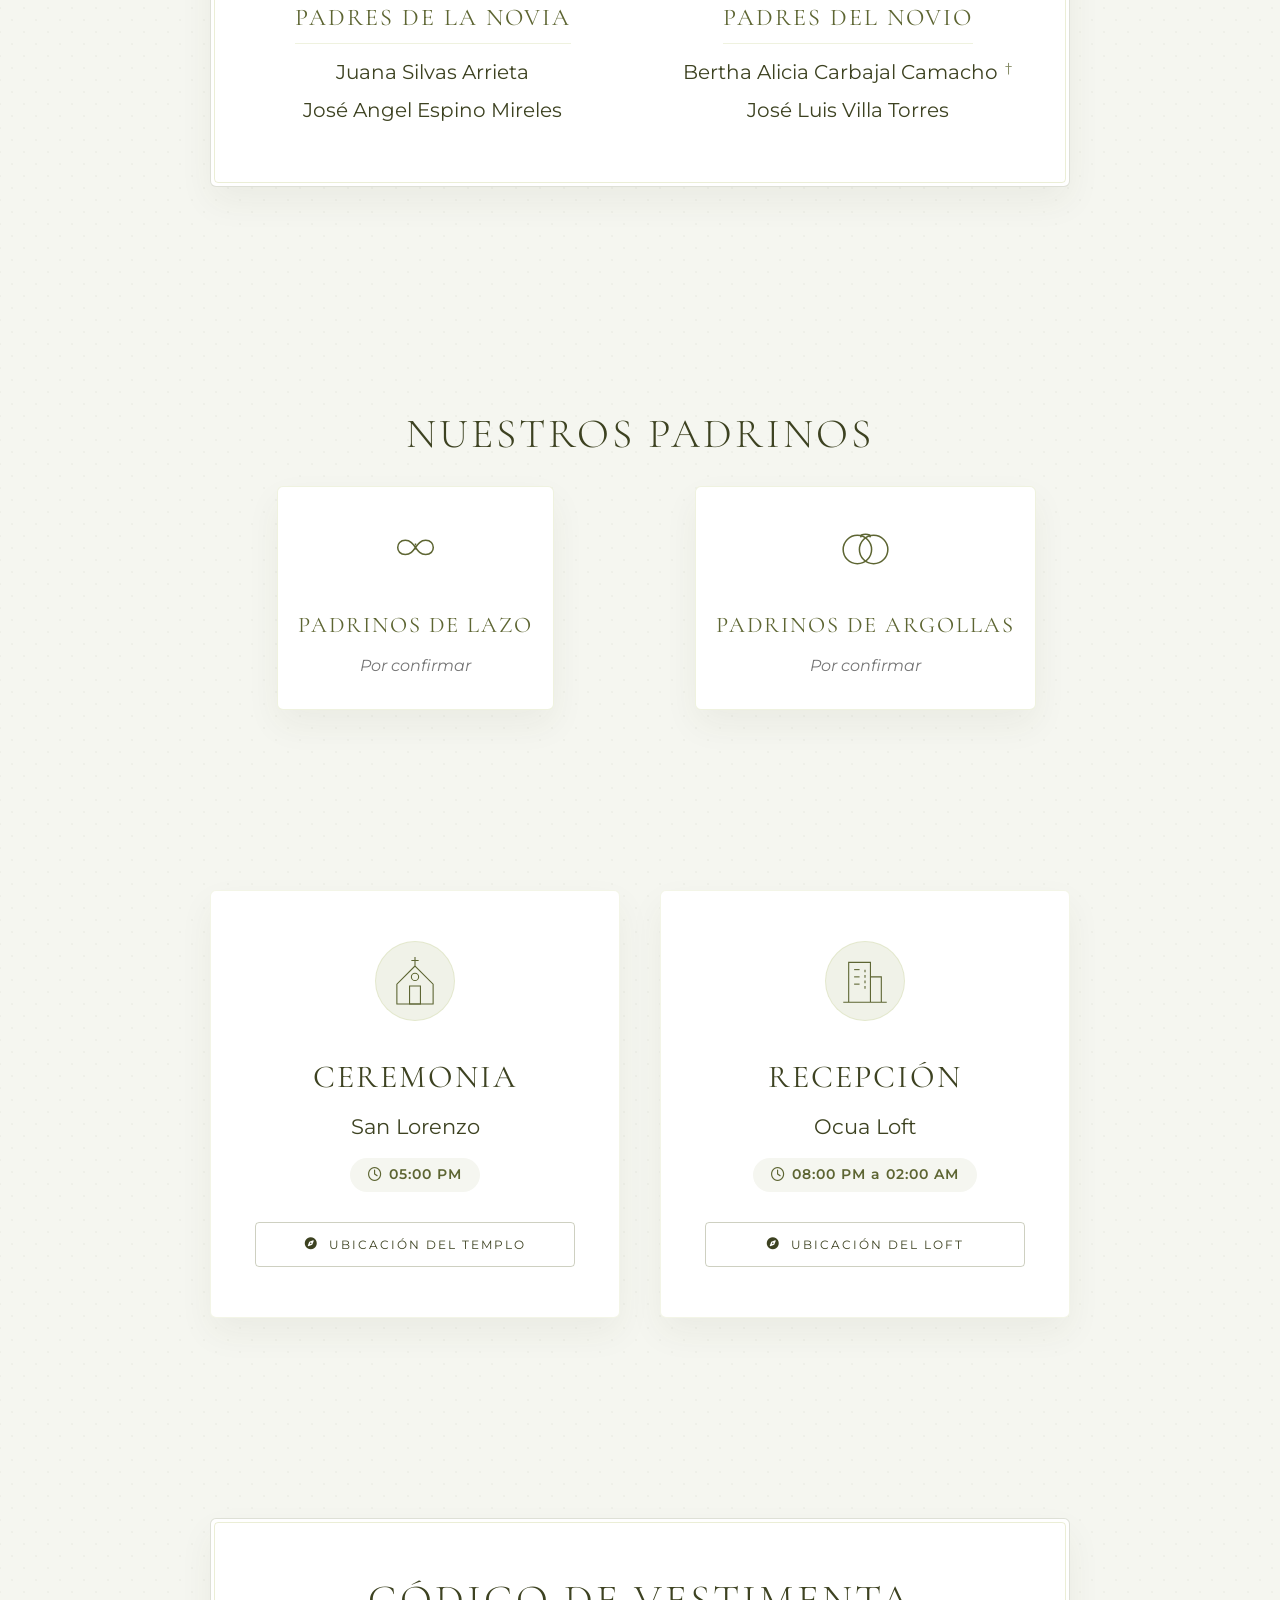
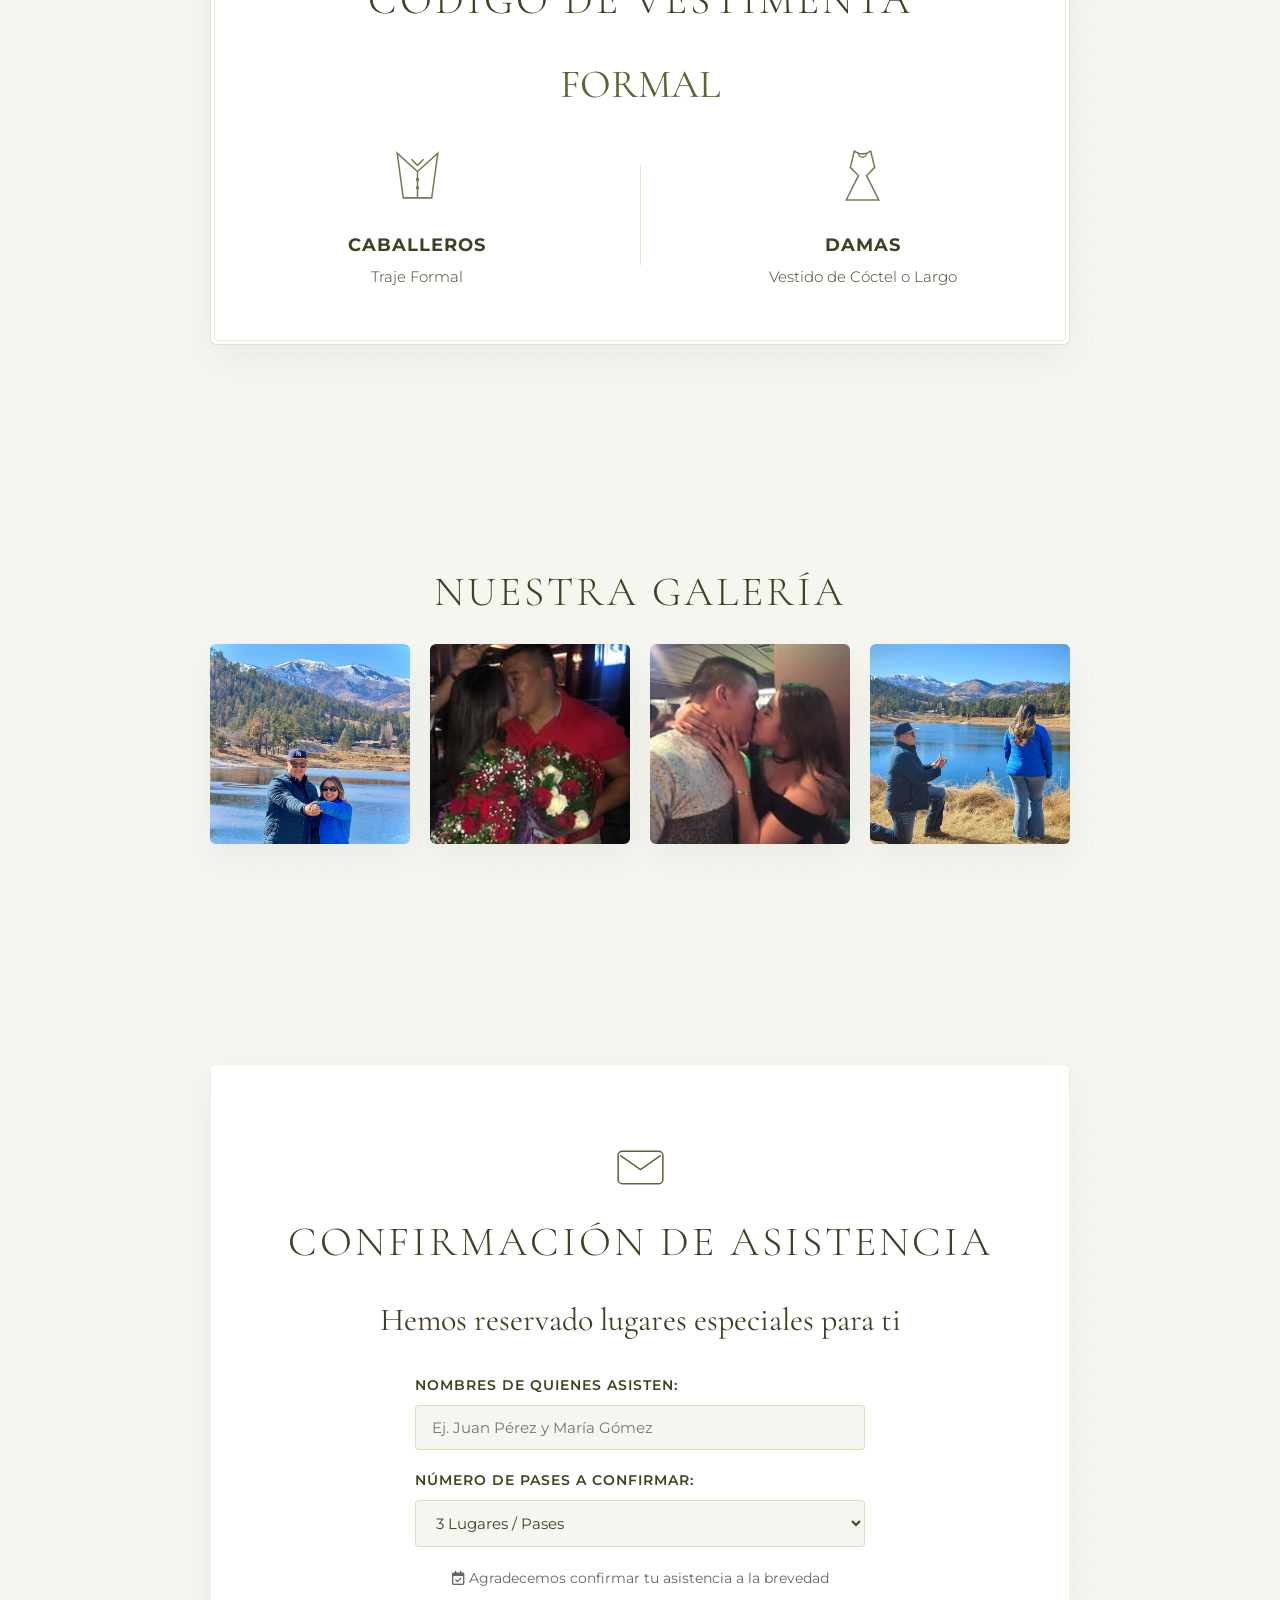
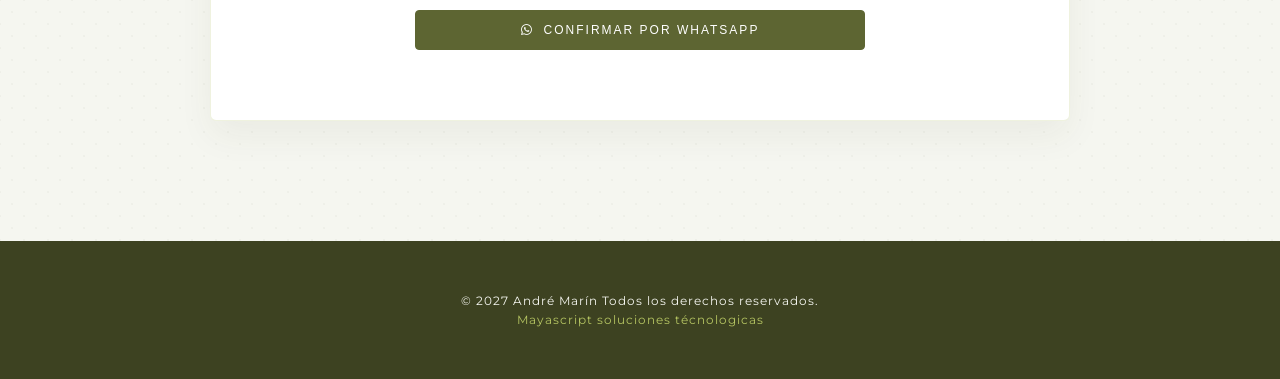
==== commit 953396b2: "Delete comments" ====
--- a/index.html
+++ b/index.html
@@ -5,22 +5,18 @@
     <meta name="viewport" content="width=device-width, initial-scale=1.0">
     <title>Daniel & Angelica | Invitación de Boda</title>
     <link rel="icon" type="image/svg+xml" href="data:image/svg+xml,<svg xmlns='http://www.w3.org/2000/svg' viewBox='0 0 100 100'><circle cx='50' cy='50' r='48' fill='%235D6532'/><path d='M50,25 C38,45 38,62 50,78 C62,62 62,45 50,25 Z' fill='%23D4E673'/><path d='M50,25 L50,78' stroke='%233D4221' stroke-width='2'/></svg>">
-    <!-- Google Fonts -->
     <link rel="preconnect" href="https://fonts.googleapis.com">
     <link rel="preconnect" href="https://fonts.gstatic.com" crossorigin>
     <link href="https://fonts.googleapis.com/css2?family=Cormorant+Garamond:ital,wght@0,300;0,400;0,600;1,400&family=Montserrat:wght@200;400;600&display=swap" rel="stylesheet">
     
-    <!-- Font Awesome -->
     <link rel="stylesheet" href="https://cdnjs.cloudflare.com/ajax/libs/font-awesome/6.4.0/css/all.min.css">
     
     <link rel="stylesheet" href="css/style.css">
 </head>
 <body>
 
-    <!-- Rama Botánica Flotante decorativa de fondo -->
     <div class="botanical-bg-overlay"></div>
 
-    <!-- Sección de Portada (Hero) -->
     <header class="hero">
         <div class="hero-content">
             <div class="botanical-branch">
@@ -42,7 +38,6 @@
         </div>
     </header>
 
-    <!-- Contador de Tiempo -->
     <section class="countdown-section reveal">
         <h2>Solo Faltan</h2>
         <div id="countdown" class="countdown-container">
@@ -65,7 +60,6 @@
         </div>
     </section>
 
-    <!-- Padres -->
     <section class="family-section reveal">
         <div class="container">
             <div class="textured-card">
@@ -93,7 +87,6 @@
         </div>
     </section>
 
-    <!-- Padrinos de Boda -->
     <section class="godparents-section reveal">
         <div class="container">
             <h2>Nuestros Padrinos</h2>
@@ -124,11 +117,9 @@
         </div>
     </section>
 
-    <!-- Ubicaciones -->
     <section class="details-section reveal">
         <div class="container">
             <div class="grid-2">
-                <!-- Ceremonia -->
                 <div class="card card-hover-effect">
                     <div class="custom-svg-icon accent-icon">
                         <svg viewBox="0 0 64 64" width="70" height="70" stroke="currentColor" stroke-width="1.2" fill="none">
@@ -147,7 +138,6 @@
                     </a>
                 </div>
 
-                <!-- Recepción -->
                 <div class="card card-hover-effect">
                     <div class="custom-svg-icon accent-icon">
                         <svg viewBox="0 0 64 64" width="70" height="70" stroke="currentColor" stroke-width="1.2" fill="none">
@@ -171,7 +161,6 @@
         </div>
     </section>
 
-    <!-- Código de Vestimenta -->
     <section class="dress-code-section reveal">
         <div class="container">
             <div class="textured-card">
@@ -209,7 +198,6 @@
         </div>
     </section>
 
-    <!-- Galería -->
     <section class="gallery-section reveal">
         <div class="container">
             <h2>Nuestra Galería</h2>
@@ -234,8 +222,6 @@
         </div>
     </section>
 
-    <!-- RSVP -->
-    <!-- RSVP Interactivo -->
     <section class="rsvp-section reveal">
         <div class="container">
             <div class="rsvp-card">
@@ -248,7 +234,6 @@
                 <h2>Confirmación de Asistencia</h2>
                 <p class="passes-count">Hemos reservado lugares especiales para ti</p>
                 
-                <!-- Formulario de confirmación -->
                 <div class="rsvp-form">
                     <div class="form-group">
                         <label for="guest-names">Nombres de quienes asisten:</label>
@@ -274,13 +259,11 @@
             </div>
         </div>
     </section>
-    <!-- Footer -->
     <footer>
         <p>&copy; 2027 André Marín Todos los derechos reservados.</p>
         <p><a href="https://github.com/andremarinmx" target="_blank" rel="noopener">Mayascript soluciones técnologicas</a></p>
     </footer>
 
-    <!-- Scripts -->
     <script src="scripts/script.js"></script>
 </body>
 </html>
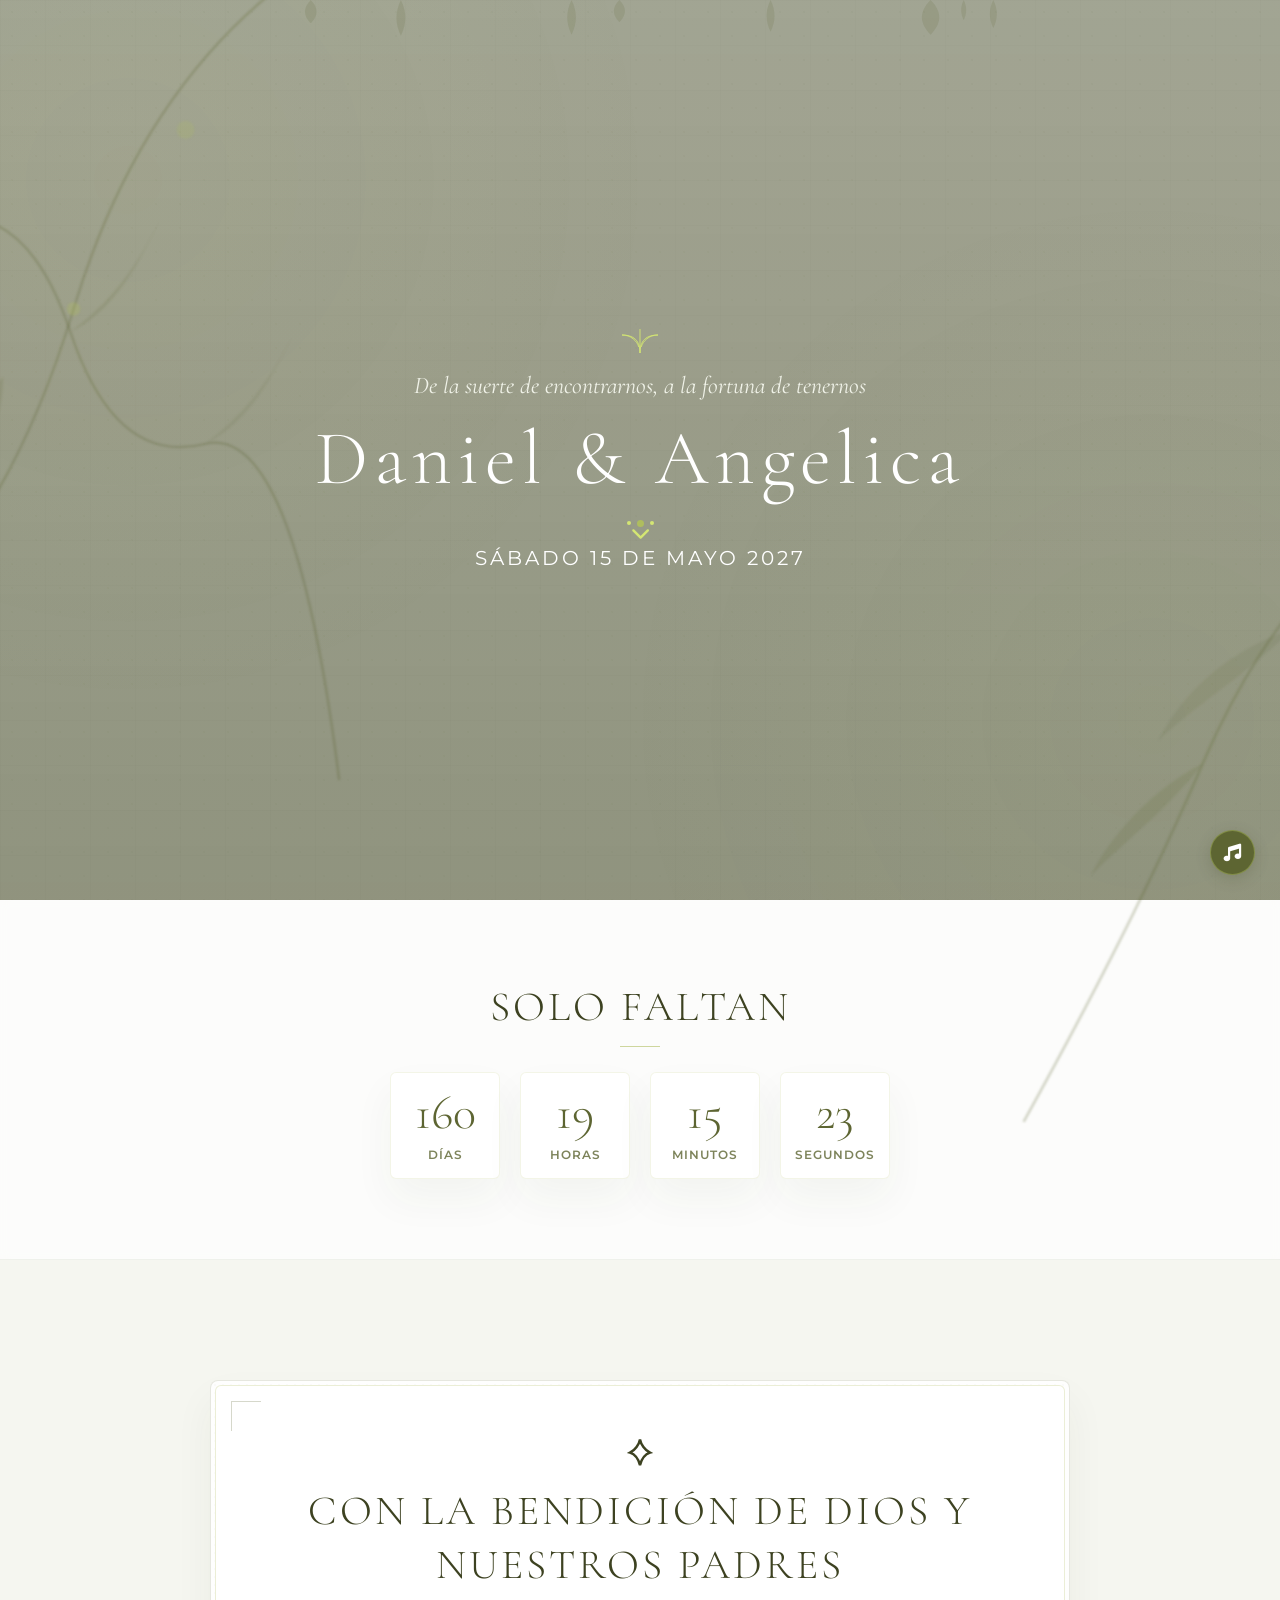
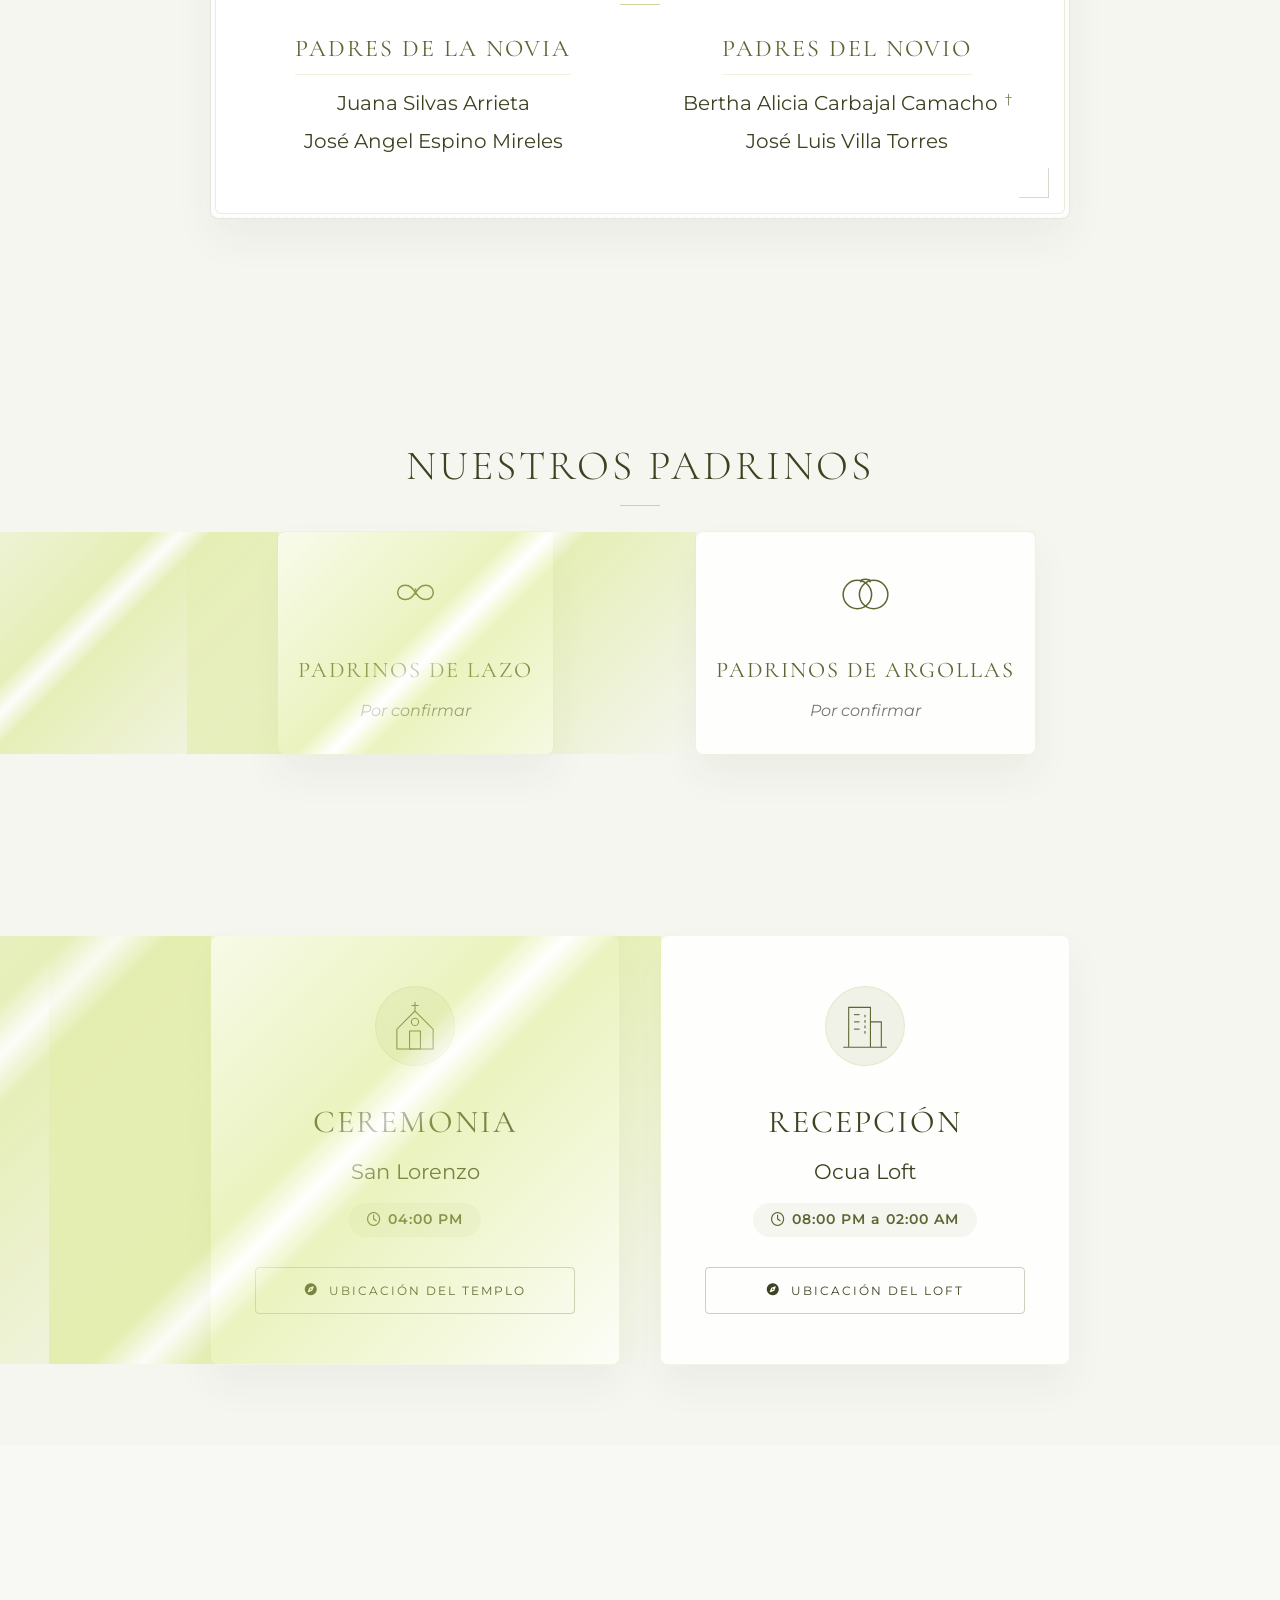
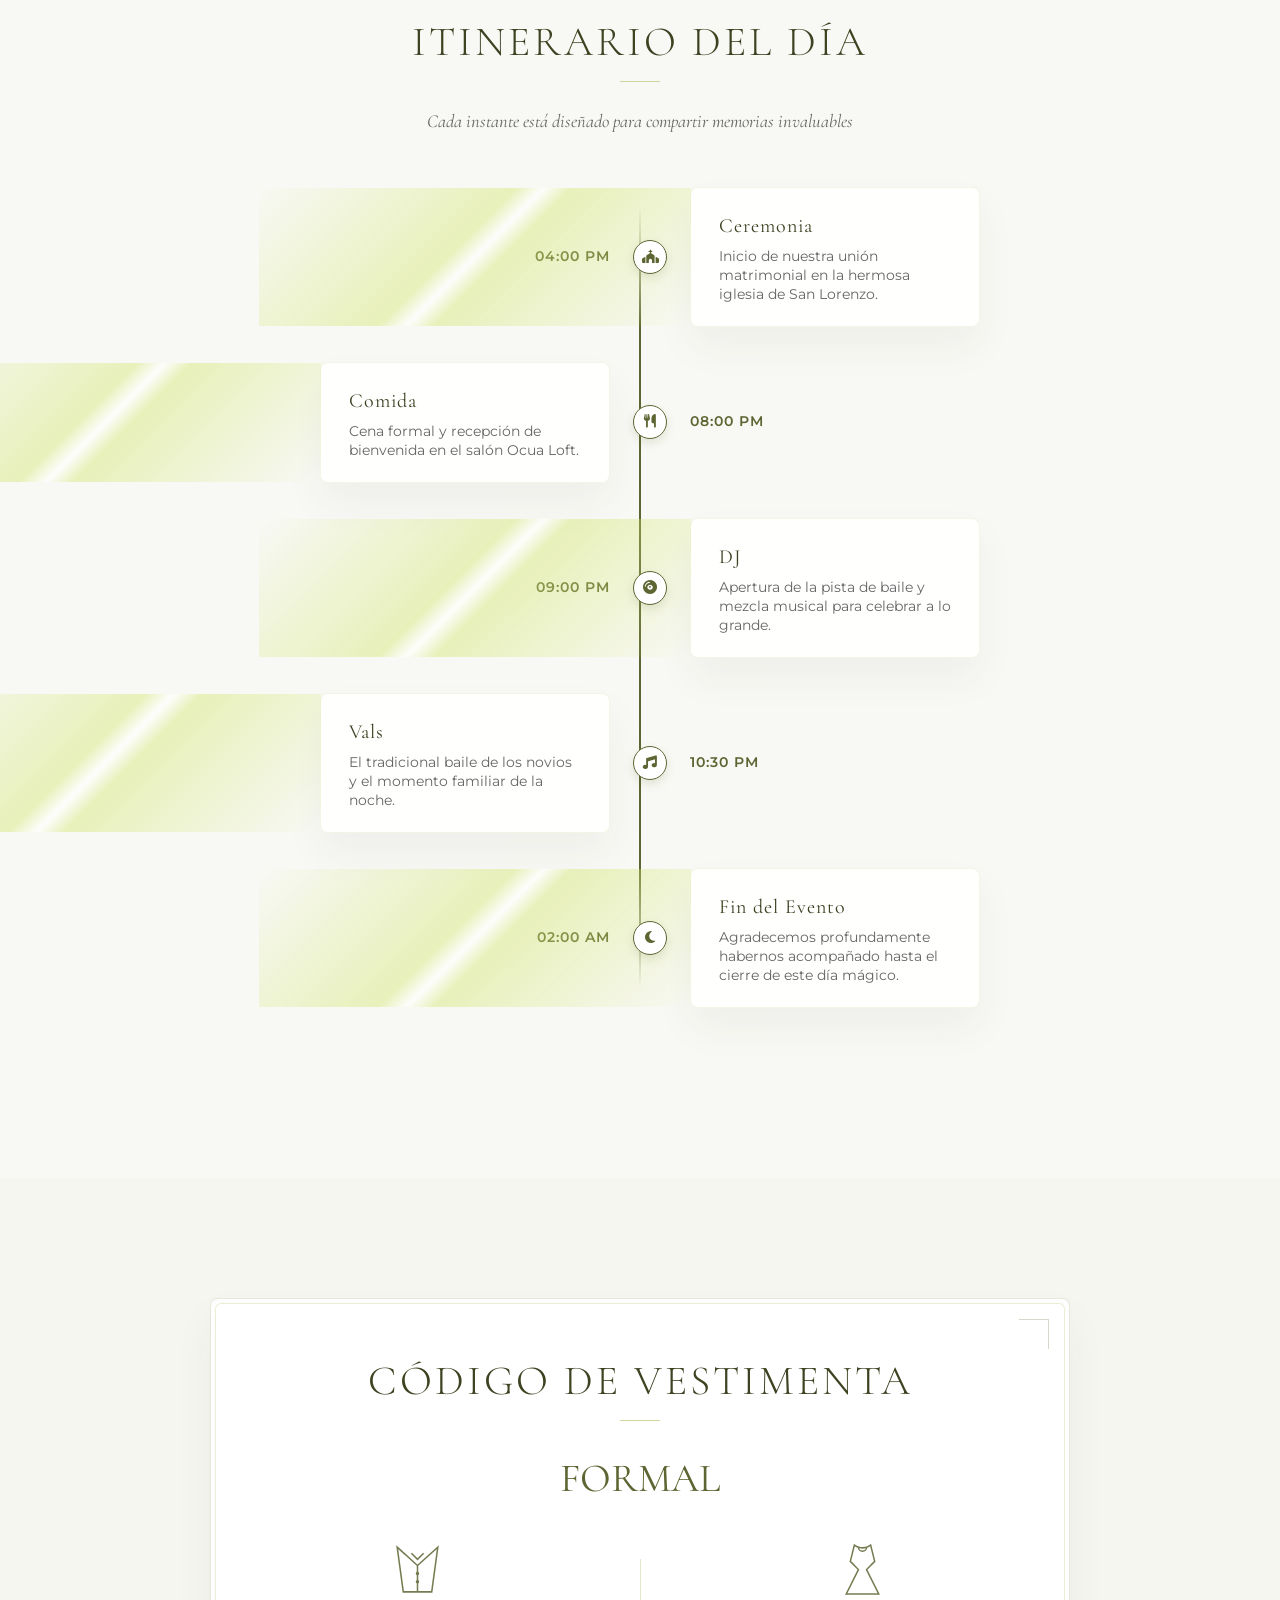
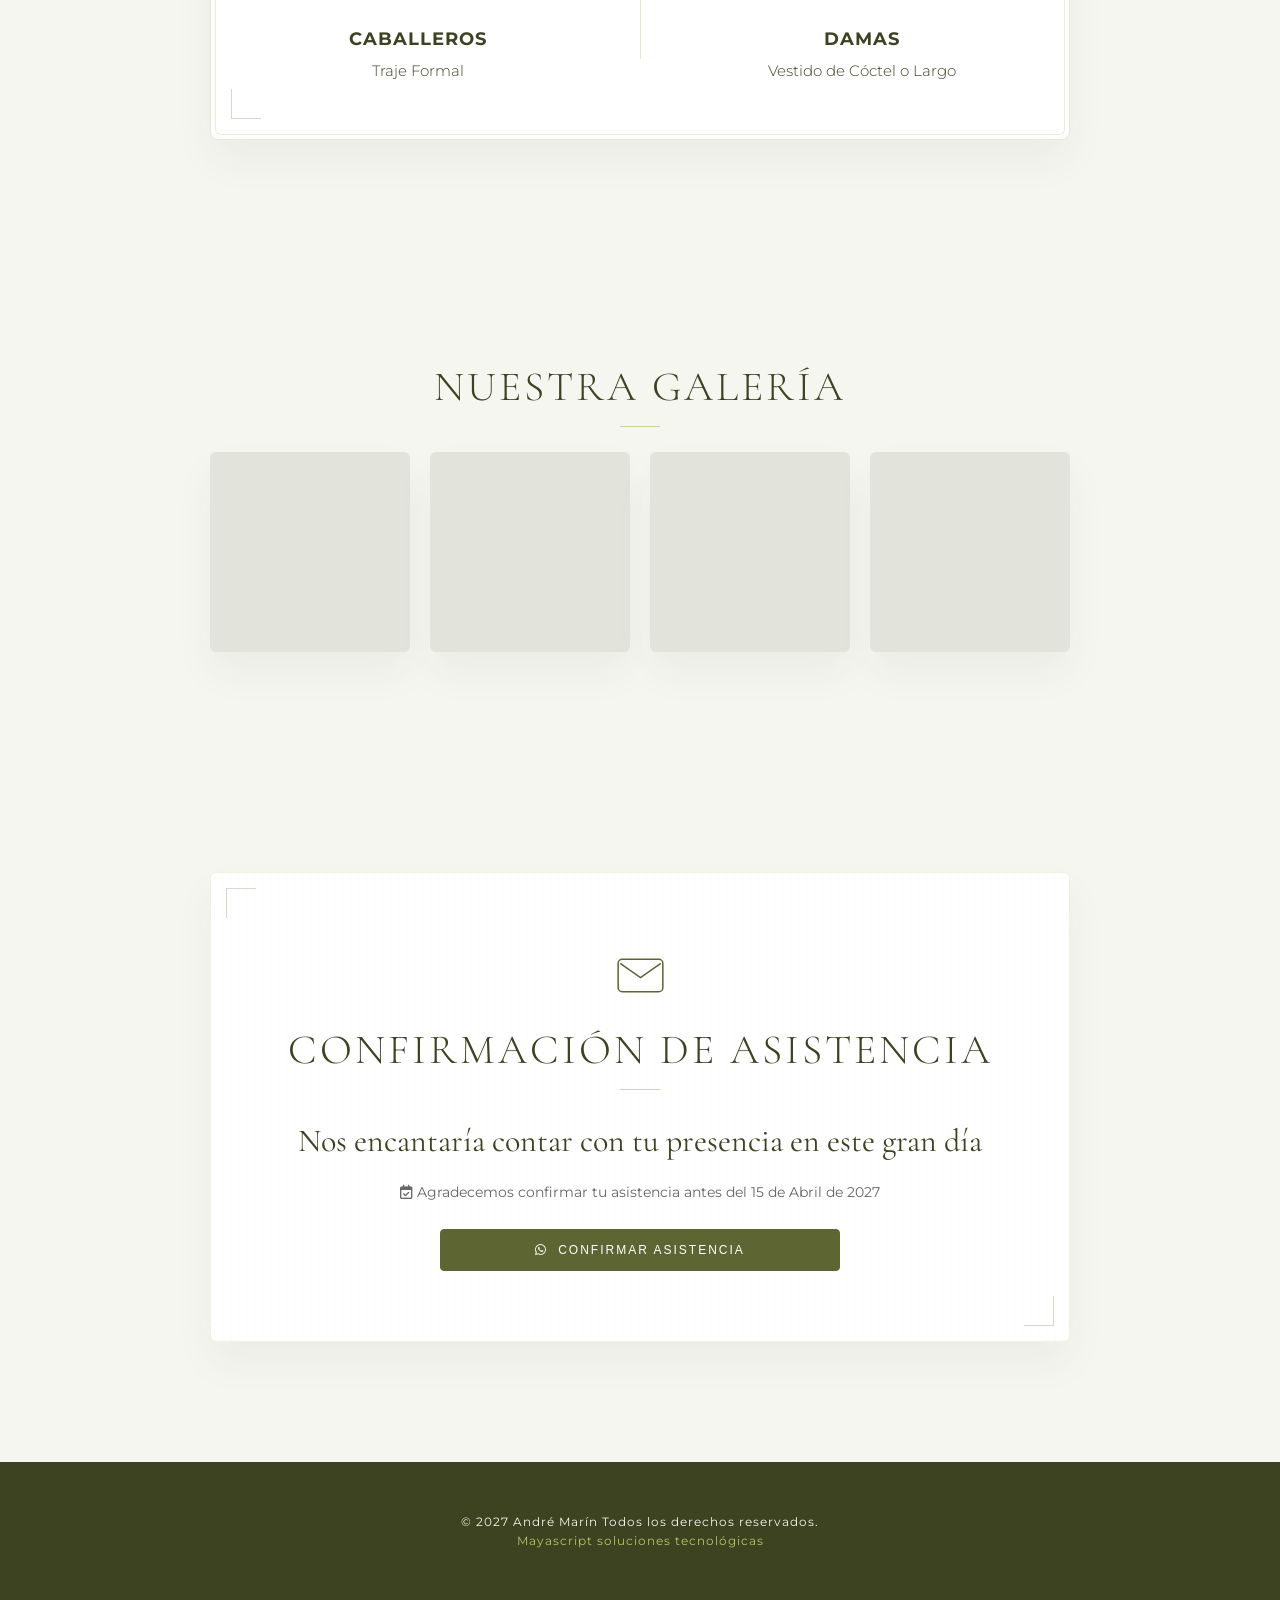
==== commit c4b85ab4: "Admin panel and improve disign" ====
--- a/index.html
+++ b/index.html
@@ -10,28 +10,68 @@
     <link href="https://fonts.googleapis.com/css2?family=Cormorant+Garamond:ital,wght@0,300;0,400;0,600;1,400&family=Montserrat:wght@200;400;600&display=swap" rel="stylesheet">
     
     <link rel="stylesheet" href="https://cdnjs.cloudflare.com/ajax/libs/font-awesome/6.4.0/css/all.min.css">
-    
     <link rel="stylesheet" href="css/style.css">
 </head>
 <body>
 
-    <div class="botanical-bg-overlay"></div>
+    <!-- Capa de texturas de papel de algodón y grano textil -->
+    <div class="texture-overlay-paper"></div>
+    <div class="botanical-bg-overlay" id="falling-leaves-container"></div>
+
+    <!-- Stickers de Fondo Interactivos (SVG vectoriales grandes) -->
+    <div class="bg-sticker sticker-top-left parallax-sticker">
+        <svg viewBox="0 0 200 400" width="100%" height="100%">
+            <path d="M0,50 Q40,40 60,100 T120,150 T180,300" fill="none" stroke="#5D6532" stroke-width="1" opacity="0.3"/>
+            <path d="M60,100 C80,90 90,70 100,50 C90,70 80,85 60,100 Z" fill="#5D6532" opacity="0.15"/>
+            <path d="M120,150 C140,140 150,120 160,100 C150,120 140,135 120,150 Z" fill="#5D6532" opacity="0.12"/>
+            <path d="M30,120 Q5,150 10,180 C20,160 30,140 30,120 Z" fill="#5D6532" opacity="0.15"/>
+        </svg>
+    </div>
+    <div class="bg-sticker sticker-mid-right parallax-sticker">
+        <svg viewBox="0 0 200 400" width="100%" height="100%">
+            <path d="M200,50 Q150,90 120,160 T40,320" fill="none" stroke="#5D6532" stroke-width="1.2" opacity="0.25"/>
+            <path d="M120,160 C100,170 80,190 70,210 C85,195 105,180 120,160 Z" fill="#5D6532" opacity="0.15"/>
+            <path d="M160,100 C130,110 110,130 100,150 C115,135 140,120 160,100 Z" fill="#5D6532" opacity="0.12"/>
+        </svg>
+    </div>
+    <div class="bg-sticker sticker-bottom-left parallax-sticker">
+        <svg viewBox="0 0 200 400" width="100%" height="100%">
+            <path d="M0,350 Q60,300 90,200 T190,50" fill="none" stroke="#5D6532" stroke-width="1" opacity="0.3"/>
+            <circle cx="90" cy="200" r="3" fill="#AFBD5E" opacity="0.3"/>
+            <circle cx="140" cy="120" r="4" fill="#AFBD5E" opacity="0.2"/>
+        </svg>
+    </div>
+
+    <!-- Reproductor de Audio Flotante (Conectado a YouTube Invisible Offscreen) -->
+    <div class="audio-control-container">
+        <button id="audio-toggle-btn" class="audio-btn" aria-label="Reproducir música de fondo">
+            <i class="fa-solid fa-music"></i>
+            <span class="audio-wave">
+                <span></span>
+                <span></span>
+                <span></span>
+            </span>
+        </button>
+        <!-- Elemento renderizado fuera de la pantalla para evitar bloqueos del navegador -->
+        <div id="yt-player" style="position: absolute; top: -9999px; left: -9999px; width: 200px; height: 200px; pointer-events: none;"></div>
+    </div>
 
     <header class="hero">
+        <div class="hero-bg-zoom"></div>
         <div class="hero-content">
-            <div class="botanical-branch">
+            <div class="botanical-branch animate-fade-in">
                 <svg viewBox="0 0 100 50" width="80" height="40" fill="currentColor">
                     <path d="M50 45 C50 30 45 15 20 15 C35 15 45 25 48 35 M50 45 C50 30 55 15 80 15 C65 15 55 25 52 35 M50 45 L50 5" stroke="currentColor" stroke-width="1.5" fill="none"/>
                 </svg>
             </div>
-            <span class="quote">De la suerte de encontrarnos, a la fortuna de tenernos</span>
-            <h1>Daniel & Angelica</h1>
+            <span class="quote animate-fade-in-delayed">De la suerte de encontrarnos, a la fortuna de tenernos</span>
+            <h1 class="animate-zoom-in letter-tracking-expand">Daniel & Angelica</h1>
             <div class="hero-separator">
                 <span class="dot"></span>
                 <span class="dot large"></span>
                 <span class="dot"></span>
             </div>
-            <p class="date">Sábado 15 de Mayo 2027</p>
+            <p class="date animate-fade-in-delayed">Sábado 15 de Mayo 2027</p>
             <div class="scroll-down">
                 <i class="fa-solid fa-chevron-down"></i>
             </div>
@@ -41,19 +81,19 @@
     <section class="countdown-section reveal">
         <h2>Solo Faltan</h2>
         <div id="countdown" class="countdown-container">
-            <div class="time-block">
+            <div class="time-block pulse-soft">
                 <span id="days">00</span>
                 <span class="label">Días</span>
             </div>
-            <div class="time-block">
+            <div class="time-block pulse-soft">
                 <span id="hours">00</span>
                 <span class="label">Horas</span>
             </div>
-            <div class="time-block">
+            <div class="time-block pulse-soft">
                 <span id="minutes">00</span>
                 <span class="label">Minutos</span>
             </div>
-            <div class="time-block">
+            <div class="time-block pulse-soft">
                 <span id="seconds">00</span>
                 <span class="label">Segundos</span>
             </div>
@@ -62,21 +102,23 @@
 
     <section class="family-section reveal">
         <div class="container">
-            <div class="textured-card">
+            <div class="textured-card paper-texture hover-glow">
                 <div class="card-inner-border">
-                    <div class="botanical-icon">
+                    <div class="botanical-flourish flourish-top-left"></div>
+                    <div class="botanical-flourish flourish-bottom-right"></div>
+                    <div class="botanical-icon pulse-soft">
                         <svg viewBox="0 0 24 24" width="40" height="40" fill="none" stroke="currentColor" stroke-width="1.5">
                             <path d="M12 2C11.5 5 9 8.5 6 10 C9 11 11 13.5 12 17.5 C13 13.5 15 11 18 10 C15 8.5 12.5 5 12 2Z" />
                         </svg>
                     </div>
                     <h2>Con la bendición de Dios y nuestros padres</h2>
-                    <div class="family-grid">
-                        <div class="family-column">
+                    <div class="family-grid stagger-container">
+                        <div class="family-column stagger-item">
                             <h3>Padres de la Novia</h3>
                             <p class="parent-name">Juana Silvas Arrieta</p>
                             <p class="parent-name">José Angel Espino Mireles</p>
                         </div>
-                        <div class="family-column">
+                        <div class="family-column stagger-item">
                             <h3>Padres del Novio</h3>
                             <p class="parent-name">Bertha Alicia Carbajal Camacho <span class="deceased">†</span></p>
                             <p class="parent-name">José Luis Villa Torres</p>
@@ -90,9 +132,9 @@
     <section class="godparents-section reveal">
         <div class="container">
             <h2>Nuestros Padrinos</h2>
-            <div class="grid-2">
-                <div class="godparent-card card-hover-effect">
-                    <div class="custom-svg-icon">
+            <div class="grid-2 stagger-container">
+                <div class="godparent-card card-hover-effect hover-glow stagger-item">
+                    <div class="custom-svg-icon icon-anim">
                         <svg viewBox="0 0 64 64" width="60" height="60" stroke="currentColor" stroke-width="1.5" fill="none">
                             <path d="M22 37 C12 37, 12 23, 22 23 C32 23, 32 37, 42 37 C52 37, 52 23, 42 23 C32 23, 32 37, 22 37 Z" />
                             <path d="M32 26 L32 34" stroke-dasharray="2 2" />
@@ -102,8 +144,8 @@
                     <p class="placeholder-name">Por confirmar</p>
                 </div>
                 
-                <div class="godparent-card card-hover-effect">
-                    <div class="custom-svg-icon">
+                <div class="godparent-card card-hover-effect hover-glow stagger-item">
+                    <div class="custom-svg-icon icon-anim">
                         <svg viewBox="0 0 64 64" width="60" height="60" stroke="currentColor" stroke-width="1.5" fill="none">
                             <circle cx="24" cy="32" r="14" />
                             <circle cx="40" cy="32" r="14" />
@@ -119,9 +161,9 @@
 
     <section class="details-section reveal">
         <div class="container">
-            <div class="grid-2">
-                <div class="card card-hover-effect">
-                    <div class="custom-svg-icon accent-icon">
+            <div class="grid-2 stagger-container">
+                <div class="card card-hover-effect hover-glow stagger-item">
+                    <div class="custom-svg-icon accent-icon icon-anim">
                         <svg viewBox="0 0 64 64" width="70" height="70" stroke="currentColor" stroke-width="1.2" fill="none">
                             <path d="M32 6 L32 16 M28 10 L36 10 M32 16 L12 36 L12 58 L52 58 L52 36 Z" />
                             <path d="M26 38 L38 38 L38 58 L26 58 Z" />
@@ -131,15 +173,15 @@
                     <h3>Ceremonia</h3>
                     <p class="place">San Lorenzo</p>
                     <div class="time-badge">
-                        <i class="fa-regular fa-clock"></i> 05:00 PM
+                        <i class="fa-regular fa-clock"></i> 04:00 PM
                     </div>
                     <a href="https://maps.app.goo.gl/vYrztCrVBQ5fHUwFA" target="_blank" class="btn btn-outline">
                         <i class="fa-solid fa-compass"></i> Ubicación del Templo
                     </a>
                 </div>
 
-                <div class="card card-hover-effect">
-                    <div class="custom-svg-icon accent-icon">
+                <div class="card card-hover-effect hover-glow stagger-item">
+                    <div class="custom-svg-icon accent-icon icon-anim">
                         <svg viewBox="0 0 64 64" width="70" height="70" stroke="currentColor" stroke-width="1.2" fill="none">
                             <path d="M8 56 L56 56 M14 56 L14 12 L38 12 L38 56 M38 28 L50 28 L50 56" />
                             <line x1="20" y1="20" x2="26" y2="20" />
@@ -161,15 +203,74 @@
         </div>
     </section>
 
+    <!-- Línea de Tiempo (Actividades Oficiales) -->
+    <section class="itinerary-section reveal">
+        <div class="container">
+            <h2>Itinerario del Día</h2>
+            <p class="itinerary-subtitle">Cada instante está diseñado para compartir memorias invaluables</p>
+            
+            <div class="itinerary-timeline stagger-container">
+                
+                <div class="itinerary-item stagger-item">
+                    <div class="itinerary-time">04:00 PM</div>
+                    <div class="itinerary-node"><i class="fa-solid fa-church"></i></div>
+                    <div class="itinerary-content card-hover-effect hover-glow">
+                        <h3>Ceremonia</h3>
+                        <p>Inicio de nuestra unión matrimonial en la hermosa iglesia de San Lorenzo.</p>
+                    </div>
+                </div>
+
+                <div class="itinerary-item stagger-item">
+                    <div class="itinerary-time">08:00 PM</div>
+                    <div class="itinerary-node"><i class="fa-solid fa-utensils"></i></div>
+                    <div class="itinerary-content card-hover-effect hover-glow">
+                        <h3>Comida</h3>
+                        <p>Cena formal y recepción de bienvenida en el salón Ocua Loft.</p>
+                    </div>
+                </div>
+
+                <div class="itinerary-item stagger-item">
+                    <div class="itinerary-time">09:00 PM</div>
+                    <div class="itinerary-node"><i class="fa-solid fa-compact-disc"></i></div>
+                    <div class="itinerary-content card-hover-effect hover-glow">
+                        <h3>DJ</h3>
+                        <p>Apertura de la pista de baile y mezcla musical para celebrar a lo grande.</p>
+                    </div>
+                </div>
+
+                <div class="itinerary-item stagger-item">
+                    <div class="itinerary-time">10:30 PM</div>
+                    <div class="itinerary-node"><i class="fa-solid fa-music"></i></div>
+                    <div class="itinerary-content card-hover-effect hover-glow">
+                        <h3>Vals</h3>
+                        <p>El tradicional baile de los novios y el momento familiar de la noche.</p>
+                    </div>
+                </div>
+
+                <div class="itinerary-item stagger-item">
+                    <div class="itinerary-time">02:00 AM</div>
+                    <div class="itinerary-node"><i class="fa-solid fa-moon"></i></div>
+                    <div class="itinerary-content card-hover-effect hover-glow">
+                        <h3>Fin del Evento</h3>
+                        <p>Agradecemos profundamente habernos acompañado hasta el cierre de este día mágico.</p>
+                    </div>
+                </div>
+
+            </div>
+        </div>
+    </section>
+
     <section class="dress-code-section reveal">
         <div class="container">
-            <div class="textured-card">
+            <div class="textured-card paper-texture hover-glow">
                 <div class="card-inner-border">
+                    <div class="botanical-flourish flourish-top-right"></div>
+                    <div class="botanical-flourish flourish-bottom-left"></div>
                     <h2>Código de Vestimenta</h2>
                     <p class="code-title">Formal</p>
                     <div class="dress-details">
                         <div class="dress-item">
-                            <div class="custom-svg-icon clothing-icon">
+                            <div class="custom-svg-icon clothing-icon icon-anim">
                                 <svg viewBox="0 0 64 64" width="50" height="50" stroke="currentColor" stroke-width="1.5" fill="none">
                                     <path d="M12 12 L32 30 L52 12 L46 56 L18 56 Z" />
                                     <path d="M32 30 L32 56" />
@@ -183,7 +284,7 @@
                         </div>
                         <div class="divider"></div>
                         <div class="dress-item">
-                            <div class="custom-svg-icon clothing-icon">
+                            <div class="custom-svg-icon clothing-icon icon-anim">
                                 <svg viewBox="0 0 64 64" width="50" height="50" stroke="currentColor" stroke-width="1.5" fill="none">
                                     <path d="M24 10 C24 10, 32 16, 40 10 L44 26 L36 34 L48 58 L16 58 L28 34 L20 26 Z" />
                                     <path d="M28 12 A4 4 0 0 0 36 12" />
@@ -202,66 +303,69 @@
         <div class="container">
             <h2>Nuestra Galería</h2>
             <div class="gallery-grid">
-                <div class="gallery-item">
+                <div class="gallery-item interactive-gallery" data-image="content/img/foto1.jpg">
                     <img src="content/img/foto1.jpg" alt="Daniel & Angelica" onerror="this.style.display='none'; this.parentNode.classList.add('img-placeholder')">
-                    <div class="gallery-overlay"><i class="fa-solid fa-heart"></i></div>
-                </div>
-                <div class="gallery-item">
+                    <div class="gallery-overlay"><i class="fa-solid fa-expand"></i></div>
+                </div>
+                <div class="gallery-item interactive-gallery" data-image="content/img/foto2.jpg">
                     <img src="content/img/foto2.jpg" alt="Sesión de novios" onerror="this.style.display='none'; this.parentNode.classList.add('img-placeholder')">
-                    <div class="gallery-overlay"><i class="fa-solid fa-heart"></i></div>
-                </div>
-                <div class="gallery-item">
+                    <div class="gallery-overlay"><i class="fa-solid fa-expand"></i></div>
+                </div>
+                <div class="gallery-item interactive-gallery" data-image="content/img/foto3.jpg">
                     <img src="content/img/foto3.jpg" alt="Compromiso" onerror="this.style.display='none'; this.parentNode.classList.add('img-placeholder')">
-                    <div class="gallery-overlay"><i class="fa-solid fa-heart"></i></div>
-                </div>
-                <div class="gallery-item">
+                    <div class="gallery-overlay"><i class="fa-solid fa-expand"></i></div>
+                </div>
+                <div class="gallery-item interactive-gallery" data-image="content/img/foto4.jpg">
                     <img src="content/img/foto4.jpg" alt="Momentos juntos" onerror="this.style.display='none'; this.parentNode.classList.add('img-placeholder')">
-                    <div class="gallery-overlay"><i class="fa-solid fa-heart"></i></div>
-                </div>
-            </div>
-        </div>
-    </section>
-
+                    <div class="gallery-overlay"><i class="fa-solid fa-expand"></i></div>
+                </div>
+            </div>
+        </div>
+    </section>
+
+    <!-- Modal Lightbox para visualización ampliada de imágenes de la galería -->
+    <div id="lightbox-modal" class="lightbox">
+        <span class="lightbox-close">&times;</span>
+        <img class="lightbox-content" id="lightbox-img" alt="Vista ampliada">
+    </div>
+
+    <!-- SECCIÓN RSVP PERSONALIZADA -->
     <section class="rsvp-section reveal">
         <div class="container">
-            <div class="rsvp-card">
-                <div class="custom-svg-icon email-icon">
+            <div class="rsvp-card paper-texture">
+                <div class="botanical-flourish flourish-top-left"></div>
+                <div class="botanical-flourish flourish-bottom-right"></div>
+                <div class="custom-svg-icon email-icon icon-anim">
                     <svg viewBox="0 0 64 64" width="50" height="50" stroke="currentColor" stroke-width="1.5" fill="none">
                         <rect x="10" y="16" width="44" height="32" rx="4" />
                         <path d="M12 20 L32 34 L52 20" />
                     </svg>
                 </div>
-                <h2>Confirmación de Asistencia</h2>
-                <p class="passes-count">Hemos reservado lugares especiales para ti</p>
                 
-                <div class="rsvp-form">
-                    <div class="form-group">
-                        <label for="guest-names">Nombres de quienes asisten:</label>
-                        <input type="text" id="guest-names" placeholder="Ej. Juan Pérez y María Gómez" required>
-                    </div>
+                <div id="personal-rsvp-box">
+                    <h2 class="guest-greeting-title">Confirmación de Asistencia</h2>
+                    <p class="passes-count">Nos encantaría contar con tu presencia en este gran día</p>
                     
-                    <div class="form-group">
-                        <label for="guest-passes">Número de pases a confirmar:</label>
-                        <select id="guest-passes">
-                            <option value="1">1 Lugar / Pase</option>
-                            <option value="2">2 Lugares / Pases</option>
-                            <option value="3" selected>3 Lugares / Pases</option>
-                            <option value="4">4 Lugares / Pases</option>
-                        </select>
-                    </div>
-
-                    <p class="deadline"><i class="fa-regular fa-calendar-check"></i> Agradecemos confirmar tu asistencia a la brevedad</p>
+                    <div id="guest-details-badge" class="guest-badge-display" style="display: none;">
+                        <p class="guest-name-highlight" id="lbl-guest-name">Invitado de Honor</p>
+                        <p class="guest-passes-text" id="lbl-guest-passes">Pases reservados</p>
+                    </div>
+
+                    <p class="deadline" style="margin-top: 15px;">
+                        <i class="fa-regular fa-calendar-check"></i> Agradecemos confirmar tu asistencia antes del 15 de Abril de 2027
+                    </p>
                     
-                    <button id="btn-send-whatsapp" class="btn btn-whatsapp">
-                        <i class="fa-brands fa-whatsapp"></i> Confirmar por WhatsApp
+                    <button id="btn-personal-whatsapp" class="btn btn-whatsapp" style="width: 100%; max-width: 400px; margin: 0 auto; display: inline-flex;">
+                        <i class="fa-brands fa-whatsapp"></i> Confirmar Asistencia
                     </button>
                 </div>
             </div>
         </div>
     </section>
+
     <footer>
         <p>&copy; 2027 André Marín Todos los derechos reservados.</p>
-        <p><a href="https://github.com/andremarinmx" target="_blank" rel="noopener">Mayascript soluciones técnologicas</a></p>
+        <p><a href="https://github.com/andremarinmx" target="_blank" rel="noopener">Mayascript soluciones tecnológicas</a></p>
     </footer>
 
     <script src="scripts/script.js"></script>
--- a/css/style.css
+++ b/css/style.css
@@ -6,11 +6,13 @@
     --dark-olive: #3D4221;        /* Oliva Oscuro para Textos */
     --bg-cream: #F5F6F0;          /* Fondo base claro con matiz verde */
     --white: #FFFFFF;
+    --gold-shimmer: linear-gradient(135deg, transparent, rgba(212, 230, 115, 0.45) 45%, rgba(255, 255, 255, 0.7) 50%, rgba(212, 230, 115, 0.45) 55%, transparent);
     
     --font-serif: 'Cormorant Garamond', serif;
     --font-sans: 'Montserrat', sans-serif;
-    --transition-smooth: all 0.5s cubic-bezier(0.16, 1, 0.3, 1);
-    --shadow-elegant: 0 15px 35px rgba(61, 66, 33, 0.06);
+    --transition-smooth: all 0.6s cubic-bezier(0.16, 1, 0.3, 1);
+    --shadow-elegant: 0 20px 40px rgba(61, 66, 33, 0.05);
+    --shadow-hover: 0 30px 60px rgba(61, 66, 33, 0.12);
 }
 
 /* Reset y Estilos de Fondo */
@@ -26,10 +28,6 @@
 
 body {
     background-color: var(--bg-cream);
-    background-image: radial-gradient(rgba(93, 101, 50, 0.04) 1.5px, transparent 0),
-                      radial-gradient(rgba(93, 101, 50, 0.04) 1.5px, transparent 0);
-    background-size: 24px 24px;
-    background-position: 0 0, 12px 12px;
     color: var(--dark-olive);
     font-family: var(--font-sans);
     line-height: 1.6;
@@ -38,6 +36,23 @@
     -webkit-text-size-adjust: 100%;
 }
 
+/* Texturas de fondo avanzadas combinadas */
+.texture-overlay-paper {
+    position: fixed;
+    top: 0;
+    left: 0;
+    width: 100%;
+    height: 100%;
+    /* Efecto de papel de fibra vegetal fina rústica y destellos tenues */
+    background-image: 
+        radial-gradient(rgba(93, 101, 50, 0.03) 1.5px, transparent 0),
+        linear-gradient(to right, rgba(0,0,0,0.01) 1px, transparent 1px),
+        linear-gradient(to bottom, rgba(0,0,0,0.01) 1px, transparent 1px);
+    background-size: 24px 24px, 45px 45px, 45px 45px;
+    pointer-events: none;
+    z-index: 1;
+}
+
 /* Capa de ambiente sutil */
 .botanical-bg-overlay {
     position: fixed;
@@ -45,10 +60,68 @@
     left: 0;
     width: 100%;
     height: 100%;
-    background: radial-gradient(circle at 10% 20%, rgba(212, 230, 115, 0.02) 0%, transparent 40%),
-                radial-gradient(circle at 90% 80%, rgba(175, 189, 94, 0.02) 0%, transparent 40%);
+    background: radial-gradient(circle at 10% 20%, rgba(212, 230, 115, 0.03) 0%, transparent 40%),
+                radial-gradient(circle at 90% 80%, rgba(175, 189, 94, 0.03) 0%, transparent 40%);
     pointer-events: none;
-    z-index: 0;
+    z-index: 2;
+}
+
+/* Hojas flotantes y con balanceo orgánico lateral */
+.falling-leaf {
+    position: absolute;
+    color: var(--primary-color);
+    opacity: 0.15;
+    pointer-events: none;
+    z-index: 3;
+    animation: drift 15s linear infinite, sway 4s ease-in-out infinite alternate;
+}
+
+@keyframes drift {
+    0% {
+        transform: translateY(-10vh) rotate(0deg);
+        opacity: 0;
+    }
+    10% {
+        opacity: 0.2;
+    }
+    90% {
+        opacity: 0.2;
+    }
+    100% {
+        transform: translateY(110vh) rotate(360deg);
+        opacity: 0;
+    }
+}
+
+@keyframes sway {
+    0% { margin-left: 0px; }
+    100% { margin-left: 50px; }
+}
+
+/* Stickers Grandes de Fondo con Paralaje */
+.bg-sticker {
+    position: absolute;
+    pointer-events: none;
+    z-index: 1;
+    width: clamp(250px, 35vw, 450px);
+    height: auto;
+    filter: blur(1px);
+}
+
+.sticker-top-left {
+    top: 12%;
+    left: -5%;
+}
+
+.sticker-mid-right {
+    top: 45%;
+    right: -8%;
+    transform: rotate(45deg);
+}
+
+.sticker-bottom-left {
+    bottom: 15%;
+    left: -10%;
 }
 
 /* Contenedor Centrado */
@@ -59,16 +132,25 @@
     margin-right: auto;
     padding: clamp(40px, 8vw, 80px) 20px;
     position: relative;
-    z-index: 1;
-}
-
-/* Tipografías Fluidas */
+    z-index: 2;
+}
+
+/* Tipografías Fluidas con Animación de Expansión */
 h1 {
     font-family: var(--font-serif);
     font-weight: 300;
     font-size: clamp(2.4rem, 8vw, 4.8rem);
-    letter-spacing: 2px;
     line-height: 1.2;
+}
+
+.letter-tracking-expand {
+    letter-spacing: 6px;
+    animation: trackingExpand 2.2s cubic-bezier(0.16, 1, 0.3, 1) forwards;
+}
+
+@keyframes trackingExpand {
+    from { letter-spacing: -2px; opacity: 0; }
+    to { letter-spacing: 4px; opacity: 1; }
 }
 
 h2 {
@@ -81,6 +163,16 @@
     line-height: 1.3;
 }
 
+h2::after {
+    content: '';
+    display: block;
+    width: 40px;
+    height: 1px;
+    background-color: var(--accent-medium);
+    margin: 12px auto 0 auto;
+    opacity: 0.6;
+}
+
 h3 {
     font-family: var(--font-serif);
     font-weight: 400;
@@ -96,25 +188,93 @@
     opacity: 0.8;
 }
 
-/* Estructura de Tarjeta con Textura de Papel (Corregido para PC) */
+/* Tarjeta Premium con Efecto Shimmer al pasar cursor */
 .textured-card {
-    background-color: var(--white);
-    padding: 3px; 
-    border: 1px solid rgba(93, 101, 50, 0.2);
+    background: rgba(255, 255, 255, 0.88);
+    backdrop-filter: blur(10px);
+    -webkit-backdrop-filter: blur(10px);
+    padding: 4px; 
+    border: 1px solid rgba(93, 101, 50, 0.15);
     box-shadow: var(--shadow-elegant);
-    border-radius: 6px;
-    margin: 20px auto; /* Centrado automático para PC */
+    border-radius: 8px;
+    margin: 20px auto;
     width: 100%;
     max-width: 100%;
+    position: relative;
+    overflow: hidden;
+    transition: var(--transition-smooth);
+}
+
+.hover-glow {
+    position: relative;
+}
+
+.hover-glow::before {
+    content: '';
+    position: absolute;
+    top: 0;
+    left: -150%;
+    width: 150%;
+    height: 100%;
+    background: var(--gold-shimmer);
+    z-index: 1;
+    pointer-events: none;
+    transition: 0.8s;
+}
+
+.hover-glow:hover::before {
+    left: 150%;
+}
+
+.paper-texture {
+    background-image: radial-gradient(rgba(0,0,0,0.015) 1px, transparent 0);
+    background-size: 8px 8px;
 }
 
 .card-inner-border {
     border: 1px solid rgba(175, 189, 94, 0.25);
     padding: clamp(30px, 6vw, 50px) clamp(15px, 4vw, 30px);
-    border-radius: 4px;
-}
-
-/* Iconos SVG Adaptables */
+    border-radius: 6px;
+    background-color: rgba(255, 255, 255, 0.95);
+    z-index: 2;
+    position: relative;
+}
+
+/* Florituras de esquinas */
+.botanical-flourish {
+    position: absolute;
+    width: 30px;
+    height: 30px;
+    border: 1px solid rgba(93, 101, 50, 0.25);
+    pointer-events: none;
+    z-index: 1;
+}
+.flourish-top-left {
+    top: 15px;
+    left: 15px;
+    border-right: none;
+    border-bottom: none;
+}
+.flourish-bottom-right {
+    bottom: 15px;
+    right: 15px;
+    border-left: none;
+    border-top: none;
+}
+.flourish-top-right {
+    top: 15px;
+    right: 15px;
+    border-left: none;
+    border-bottom: none;
+}
+.flourish-bottom-left {
+    bottom: 15px;
+    left: 15px;
+    border-right: none;
+    border-top: none;
+}
+
+/* Iconos SVG */
 .custom-svg-icon {
     display: inline-flex;
     align-items: center;
@@ -122,6 +282,7 @@
     color: var(--primary-color);
     margin-bottom: 15px;
     max-width: 100%;
+    transition: var(--transition-smooth);
 }
 
 .custom-svg-icon svg {
@@ -146,9 +307,9 @@
 /* Animaciones */
 .reveal {
     opacity: 0;
-    transform: translateY(20px);
-    transition: opacity 1s cubic-bezier(0.16, 1, 0.3, 1),
-                transform 1s cubic-bezier(0.16, 1, 0.3, 1);
+    transform: translateY(30px);
+    transition: opacity 1.2s cubic-bezier(0.16, 1, 0.3, 1),
+                transform 1.2s cubic-bezier(0.16, 1, 0.3, 1);
 }
 
 .reveal.active {
@@ -156,13 +317,31 @@
     transform: translateY(0);
 }
 
-/* Botones */
+.stagger-container .stagger-item {
+    opacity: 0;
+    transform: translateY(20px);
+    transition: opacity 0.8s cubic-bezier(0.16, 1, 0.3, 1),
+                transform 0.8s cubic-bezier(0.16, 1, 0.3, 1);
+}
+
+.reveal.active .stagger-container .stagger-item {
+    opacity: 1;
+    transform: translateY(0);
+}
+
+.reveal.active .stagger-container .stagger-item:nth-child(1) { transition-delay: 0.1s; }
+.reveal.active .stagger-container .stagger-item:nth-child(2) { transition-delay: 0.25s; }
+.reveal.active .stagger-container .stagger-item:nth-child(3) { transition-delay: 0.4s; }
+.reveal.active .stagger-container .stagger-item:nth-child(4) { transition-delay: 0.55s; }
+.reveal.active .stagger-container .stagger-item:nth-child(5) { transition-delay: 0.7s; }
+
+/* Botones Premium */
 .btn {
     display: inline-flex;
     align-items: center;
     justify-content: center;
     gap: 10px;
-    padding: 12px 28px;
+    padding: 13px 30px;
     background-color: var(--primary-color);
     color: var(--white);
     text-decoration: none;
@@ -176,11 +355,29 @@
     width: 100%;
     max-width: 320px;
     margin-top: 15px;
+    position: relative;
+    overflow: hidden;
+    cursor: pointer;
+}
+
+.btn::after {
+    content: '';
+    position: absolute;
+    top: 0;
+    left: -100%;
+    width: 100%;
+    height: 100%;
+    background: linear-gradient(90deg, transparent, rgba(255,255,255,0.2), transparent);
+    transition: 0.6s;
+}
+
+.btn:hover::after {
+    left: 100%;
 }
 
 .btn:hover {
-    transform: translateY(-2px);
-    box-shadow: 0 6px 20px rgba(93, 101, 50, 0.2);
+    transform: translateY(-3px);
+    box-shadow: 0 8px 25px rgba(93, 101, 50, 0.22);
     background-color: var(--white);
     color: var(--primary-color);
 }
@@ -211,14 +408,62 @@
 .hero {
     height: 100vh;
     min-height: 560px;
+    display: flex;
+    align-items: center;
+    justify-content: center;
+    color: var(--white);
+    position: relative;
+    padding: 20px;
+    overflow: hidden;
+}
+
+.hero-bg-zoom {
+    position: absolute;
+    top: 0;
+    left: 0;
+    width: 100%;
+    height: 100%;
     background: linear-gradient(rgba(61, 66, 33, 0.45), rgba(61, 66, 33, 0.55)), 
                 url('../content/img/pareja.jpg') no-repeat center center/cover;
-    display: flex;
-    align-items: center;
-    justify-content: center;
-    color: var(--white);
-    position: relative;
-    padding: 20px;
+    transform: scale(1.12);
+    animation: slowZoomIn 4s cubic-bezier(0.16, 1, 0.3, 1) forwards;
+    z-index: 0;
+}
+
+@keyframes slowZoomIn {
+    to { transform: scale(1); }
+}
+
+.hero-content {
+    width: 100%;
+    max-width: 650px;
+    position: relative;
+    z-index: 2;
+}
+
+.animate-fade-in {
+    opacity: 0;
+    transform: translateY(-10px);
+    animation: basicFade 1.2s cubic-bezier(0.16, 1, 0.3, 1) forwards 0.3s;
+}
+
+.animate-fade-in-delayed {
+    opacity: 0;
+    animation: basicFade 1.2s cubic-bezier(0.16, 1, 0.3, 1) forwards 0.8s;
+}
+
+.animate-zoom-in {
+    opacity: 0;
+    transform: scale(0.96);
+    animation: basicZoom 1.5s cubic-bezier(0.16, 1, 0.3, 1) forwards 0.5s;
+}
+
+@keyframes basicFade {
+    to { opacity: 1; transform: translateY(0); }
+}
+
+@keyframes basicZoom {
+    to { opacity: 1; transform: scale(1); }
 }
 
 .botanical-branch {
@@ -230,11 +475,6 @@
 .botanical-branch svg {
     width: 60px;
     height: 30px;
-}
-
-.hero-content {
-    width: 100%;
-    max-width: 650px;
 }
 
 .hero-separator {
@@ -277,18 +517,21 @@
 
 .scroll-down {
     position: absolute;
-    bottom: 20px;
+    bottom: 25px;
     left: 50%;
     transform: translateX(-50%);
     animation: bounce 2s infinite;
     font-size: 1.2rem;
     color: var(--accent-light);
+    z-index: 2;
 }
 
 /* Contador de Tiempo */
 .countdown-section {
     padding: clamp(40px, 8vw, 80px) 15px;
-    background-color: var(--white);
+    background-color: rgba(255, 255, 255, 0.7);
+    backdrop-filter: blur(5px);
+    -webkit-backdrop-filter: blur(5px);
     border-bottom: 1px solid rgba(93, 101, 50, 0.08);
 }
 
@@ -304,10 +547,17 @@
     display: flex;
     flex-direction: column;
     align-items: center;
-    background-color: var(--bg-cream);
-    padding: 12px 5px;
-    border-radius: 4px;
+    background-color: var(--white);
+    padding: 14px 5px;
+    border-radius: 6px;
     border: 1px solid rgba(175, 189, 94, 0.15);
+    box-shadow: var(--shadow-elegant);
+    transition: var(--transition-smooth);
+}
+
+.time-block:hover {
+    transform: scale(1.05);
+    box-shadow: var(--shadow-hover);
 }
 
 .time-block span:first-child {
@@ -367,9 +617,11 @@
 }
 
 .godparent-card {
-    background-color: var(--white);
+    background: rgba(255, 255, 255, 0.85);
+    backdrop-filter: blur(5px);
+    -webkit-backdrop-filter: blur(5px);
     padding: 30px 20px;
-    border-radius: 6px;
+    border-radius: 8px;
     border: 1px solid rgba(175, 189, 94, 0.2);
     box-shadow: var(--shadow-elegant);
     display: flex;
@@ -399,9 +651,11 @@
 }
 
 .card {
-    background: var(--white);
+    background: rgba(255, 255, 255, 0.85);
+    backdrop-filter: blur(5px);
+    -webkit-backdrop-filter: blur(5px);
     padding: clamp(30px, 6vw, 50px) 20px;
-    border-radius: 6px;
+    border-radius: 8px;
     box-shadow: var(--shadow-elegant);
     border: 1px solid rgba(175, 189, 94, 0.15);
     display: flex;
@@ -441,6 +695,117 @@
     transition: var(--transition-smooth);
 }
 
+/* SECCIÓN DE ITINERARIO (LÍNEA DE TIEMPO) */
+.itinerary-section {
+    padding: clamp(50px, 8vw, 90px) 10px;
+    background-color: rgba(255, 255, 255, 0.3);
+}
+
+.itinerary-subtitle {
+    font-family: var(--font-serif);
+    font-style: italic;
+    font-size: 1.15rem;
+    color: #666;
+    margin-bottom: 50px;
+}
+
+.itinerary-timeline {
+    position: relative;
+    max-width: 680px;
+    margin: 0 auto;
+    padding-left: 20px;
+    display: flex;
+    flex-direction: column;
+    gap: 35px;
+}
+
+.itinerary-timeline::before {
+    content: '';
+    position: absolute;
+    top: 20px;
+    bottom: 20px;
+    left: 25px;
+    width: 2px;
+    background: linear-gradient(to bottom, transparent, var(--primary-color) 15%, var(--primary-color) 85%, transparent);
+}
+
+.itinerary-item {
+    display: flex;
+    position: relative;
+    gap: 20px;
+    text-align: left;
+    align-items: center;
+}
+
+.itinerary-time {
+    font-family: var(--font-sans);
+    font-weight: 600;
+    font-size: 0.85rem;
+    letter-spacing: 1px;
+    color: var(--primary-color);
+    min-width: 75px;
+}
+
+/* Nodo pulsante para la línea de tiempo */
+.itinerary-node {
+    width: 34px;
+    height: 34px;
+    border-radius: 50%;
+    background-color: var(--white);
+    border: 1.5px solid var(--primary-color);
+    color: var(--primary-color);
+    display: flex;
+    align-items: center;
+    justify-content: center;
+    font-size: 0.85rem;
+    z-index: 2;
+    box-shadow: 0 4px 10px rgba(93, 101, 50, 0.15);
+    position: relative;
+}
+
+.itinerary-node::after {
+    content: '';
+    position: absolute;
+    top: -5px;
+    left: -5px;
+    right: -5px;
+    bottom: -5px;
+    border-radius: 50%;
+    border: 1px solid var(--accent-medium);
+    opacity: 0;
+    animation: pulseRing 2s infinite;
+}
+
+@keyframes pulseRing {
+    0% { transform: scale(0.9); opacity: 0.8; }
+    100% { transform: scale(1.3); opacity: 0; }
+}
+
+.itinerary-content {
+    background: rgba(255, 255, 255, 0.9);
+    backdrop-filter: blur(5px);
+    -webkit-backdrop-filter: blur(5px);
+    padding: 22px 28px;
+    border-radius: 8px;
+    border: 1px solid rgba(175, 189, 94, 0.15);
+    box-shadow: var(--shadow-elegant);
+    flex-grow: 1;
+}
+
+.itinerary-content h3 {
+    font-family: var(--font-serif);
+    font-size: 1.25rem;
+    color: var(--dark-olive);
+    margin-bottom: 5px;
+    letter-spacing: 1px;
+}
+
+.itinerary-content p {
+    font-size: 0.85rem;
+    color: #666;
+    line-height: 1.4;
+}
+
 /* Código de Vestimenta */
 .dress-code-section {
     padding: 20px 10px;
@@ -507,6 +872,7 @@
     background-color: #E2E4DC;
     border-radius: 6px;
     box-shadow: var(--shadow-elegant);
+    cursor: pointer;
 }
 
 .gallery-item img {
@@ -532,6 +898,51 @@
     transition: opacity 0.4s ease;
 }
 
+/* Lightbox */
+.lightbox {
+    display: none;
+    position: fixed;
+    z-index: 1000;
+    padding-top: 50px;
+    left: 0;
+    top: 0;
+    width: 100%;
+    height: 100%;
+    overflow: auto;
+    background-color: rgba(61, 66, 33, 0.9);
+    backdrop-filter: blur(5px);
+}
+
+.lightbox-content {
+    margin: auto;
+    display: block;
+    width: 80%;
+    max-width: 700px;
+    border-radius: 6px;
+    box-shadow: 0 5px 25px rgba(0,0,0,0.5);
+    animation: zoomLightbox 0.4s cubic-bezier(0.16, 1, 0.3, 1);
+}
+
+@keyframes zoomLightbox {
+    from { transform: scale(0.9); opacity: 0; }
+    to { transform: scale(1); opacity: 1; }
+}
+
+.lightbox-close {
+    position: absolute;
+    top: 20px;
+    right: 35px;
+    color: #f1f1f1;
+    font-size: 40px;
+    font-weight: bold;
+    transition: 0.3s;
+    cursor: pointer;
+}
+
+.lightbox-close:hover {
+    color: var(--accent-light);
+}
+
 /* RSVP Card */
 .rsvp-section {
     padding: 40px 10px;
@@ -544,6 +955,8 @@
     padding: clamp(40px, 8vw, 70px) 20px;
     border-radius: 6px;
     width: 100%;
+    position: relative;
+    overflow: hidden;
 }
 
 .passes-count {
@@ -556,6 +969,122 @@
     font-size: 0.9rem;
     color: #666;
     margin-bottom: 25px;
+}
+
+/* Reproductor de Audio */
+.audio-control-container {
+    position: fixed;
+    bottom: 25px;
+    right: 25px;
+    z-index: 999;
+}
+
+.audio-btn {
+    width: 45px;
+    height: 45px;
+    border-radius: 50%;
+    background-color: var(--primary-color);
+    border: 1px solid rgba(212, 230, 115, 0.3);
+    color: var(--white);
+    font-size: 1.1rem;
+    cursor: pointer;
+    box-shadow: 0 4px 15px rgba(61, 66, 33, 0.2);
+    display: flex;
+    align-items: center;
+    justify-content: center;
+    position: relative;
+    transition: var(--transition-smooth);
+}
+
+.audio-btn:hover {
+    transform: scale(1.08);
+}
+
+.audio-wave {
+    display: none;
+    align-items: flex-end;
+    gap: 2px;
+    width: 14px;
+    height: 12px;
+    position: absolute;
+    bottom: 8px;
+}
+
+.audio-wave span {
+    display: block;
+    width: 2px;
+    height: 100%;
+    background-color: var(--accent-light);
+    animation: bounceWave 0.8s ease-in-out infinite alternate;
+}
+
+.audio-wave span:nth-child(2) { animation-delay: 0.2s; }
+.audio-wave span:nth-child(3) { animation-delay: 0.4s; }
+
+.audio-btn.playing i {
+    display: none;
+}
+
+.audio-btn.playing .audio-wave {
+    display: flex;
+}
+
+@keyframes bounceWave {
+    0% { height: 20%; }
+    100% { height: 100%; }
+}
+
+/* RSVP Personalizado */
+.guest-badge-display {
+    background-color: var(--bg-cream);
+    border: 1px dashed rgba(93, 101, 50, 0.3);
+    padding: 20px 15px;
+    border-radius: 6px;
+    margin: 20px auto;
+    max-width: 450px;
+    animation: fadeInSoft 1s ease-out;
+}
+
+.guest-name-highlight {
+    font-family: var(--font-serif);
+    font-size: clamp(1.6rem, 5vw, 2.2rem);
+    color: var(--primary-color);
+    line-height: 1.2;
+    margin-bottom: 5px;
+    font-weight: 400;
+}
+
+.guest-passes-text {
+    font-size: 0.85rem;
+    text-transform: uppercase;
+    letter-spacing: 2px;
+    font-weight: 600;
+    color: var(--dark-olive);
+}
+
+@keyframes fadeInSoft {
+    from { opacity: 0; transform: translateY(10px); }
+    to { opacity: 1; transform: translateY(0); }
+}
+
+/* Micro-animaciones para Iconos */
+.icon-anim {
+    transition: var(--transition-smooth);
+}
+
+.card-hover-effect:hover .icon-anim {
+    transform: scale(1.08) translateY(-2px);
+    color: var(--accent-medium);
+}
+
+/* Animación sutil de respiración en elementos interactivos */
+.pulse-soft {
+    animation: pulseSoft 3s ease-in-out infinite alternate;
+}
+
+@keyframes pulseSoft {
+    from { transform: scale(1); }
+    to { transform: scale(1.04); }
 }
 
 /* Footer */
@@ -573,87 +1102,62 @@
     opacity: 0.8;
 }
 
-/* Estilos para el Formulario de Confirmación */
-.rsvp-form {
-    max-width: 450px;
-    margin: 30px auto 0 auto;
-    text-align: left;
-}
-
-.form-group {
-    margin-bottom: 20px;
-}
-
-.form-group label {
-    display: block;
-    font-size: 0.85rem;
-    font-weight: 600;
-    text-transform: uppercase;
-    letter-spacing: 1px;
-    margin-bottom: 8px;
-    color: var(--dark-olive);
-}
-
-.rsvp-form input[type="text"],
-.rsvp-form select {
-    width: 100%;
-    padding: 12px 16px;
-    border: 1px solid rgba(175, 189, 94, 0.4);
-    border-radius: 4px;
-    background-color: var(--bg-cream);
-    font-family: var(--font-sans);
-    font-size: 0.95rem;
-    color: var(--dark-olive);
-    transition: var(--transition-smooth);
-    outline: none;
-}
-
-.rsvp-form input[type="text"]:focus,
-.rsvp-form select:focus {
-    border-color: var(--primary-color);
-    background-color: var(--white);
-    box-shadow: 0 0 8px rgba(93, 101, 50, 0.1);
-}
-
-.rsvp-form .deadline {
-    margin-top: 15px;
-    margin-bottom: 20px;
-    text-align: center;
-}
-
-.rsvp-form .btn-whatsapp {
-    width: 100%;
-    max-width: 100%;
-    margin-top: 0;
-    cursor: pointer;
-}
-
-/* Animaciones */
 @keyframes bounce {
     0%, 20%, 50%, 80%, 100% { transform: translateY(0) translateX(-50%); }
     40% { transform: translateY(-6px) translateX(-50%); }
     60% { transform: translateY(-3px) translateX(-50%); }
 }
 
-/* ==========================================================================
-   Media Queries para Pantallas Medianas y Grandes (Tablet y Desktop)
-   ========================================================================== */
+/* Media Queries */
 @media (min-width: 768px) {
-    /* Grids en dos columnas perfectamente centradas */
     .grid-2, .family-grid {
         grid-template-columns: repeat(2, 1fr);
         gap: 40px;
         justify-items: center;
         align-items: start;
     }
+
+    /* Estilo del itinerario en Desktop */
+    .itinerary-timeline::before {
+        left: 50%;
+        transform: translateX(-50%);
+    }
+
+    .itinerary-item {
+        width: 100%;
+        gap: 0;
+        justify-content: space-between;
+    }
+
+    .itinerary-item:nth-child(even) {
+        flex-direction: row-reverse;
+    }
+
+    .itinerary-time {
+        width: calc(50% - 40px);
+        text-align: right;
+    }
+
+    .itinerary-item:nth-child(even) .itinerary-time {
+        text-align: left;
+    }
+
+    .itinerary-node {
+        position: absolute;
+        left: 50%;
+        transform: translateX(-50%);
+    }
+
+    .itinerary-content {
+        width: calc(50% - 40px);
+        flex-grow: 0;
+    }
     
-    /* Galería en 4 columnas */
     .gallery-grid {
         grid-template-columns: repeat(4, 1fr);
         gap: 20px;
     }
     
-    /* Distribución Horizontal del Código de Vestimenta */
     .dress-details {
         flex-direction: row;
         gap: 50px;
@@ -667,7 +1171,7 @@
     
     .card-hover-effect:hover {
         transform: translateY(-8px);
-        box-shadow: 0 20px 45px rgba(93, 101, 50, 0.12);
+        box-shadow: var(--shadow-hover);
         border-color: var(--accent-medium);
     }
     
@@ -678,5 +1182,4 @@
     .gallery-item:hover .gallery-overlay {
         opacity: 1;
     }
-    
 }
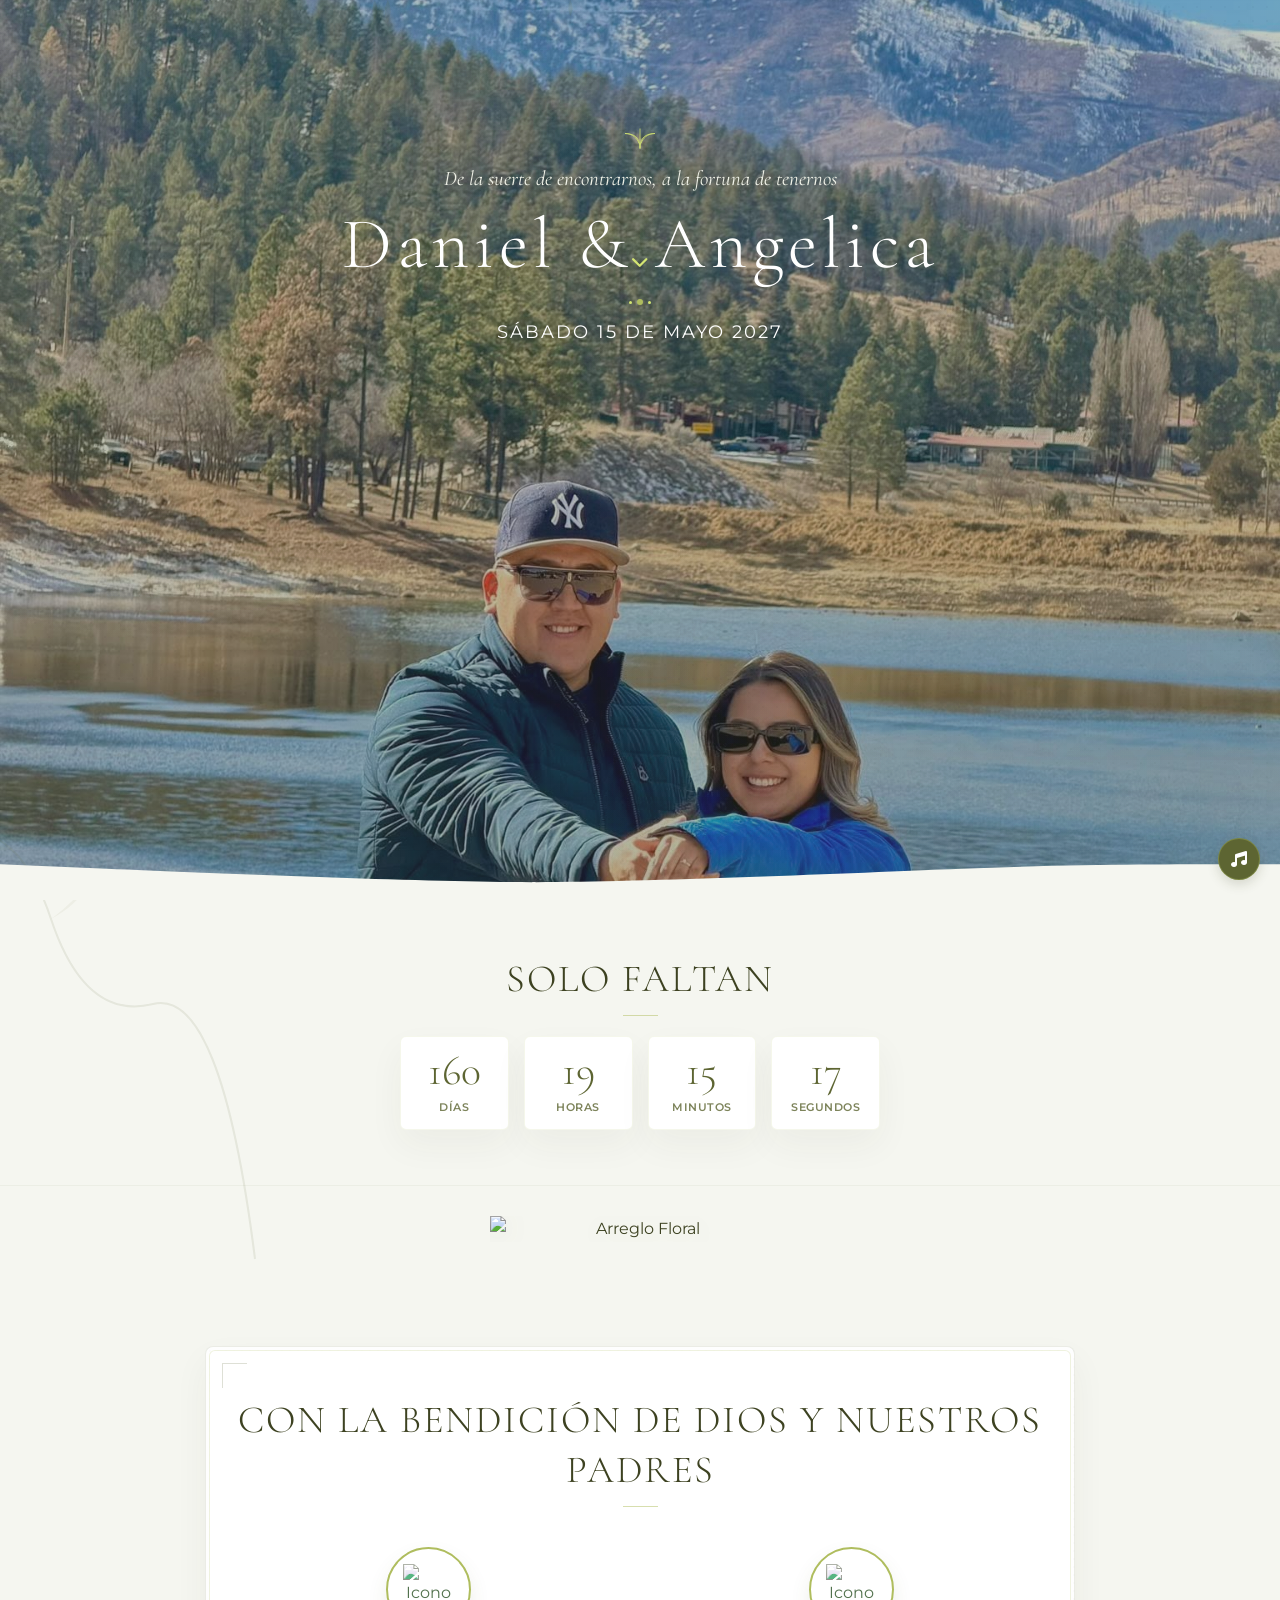
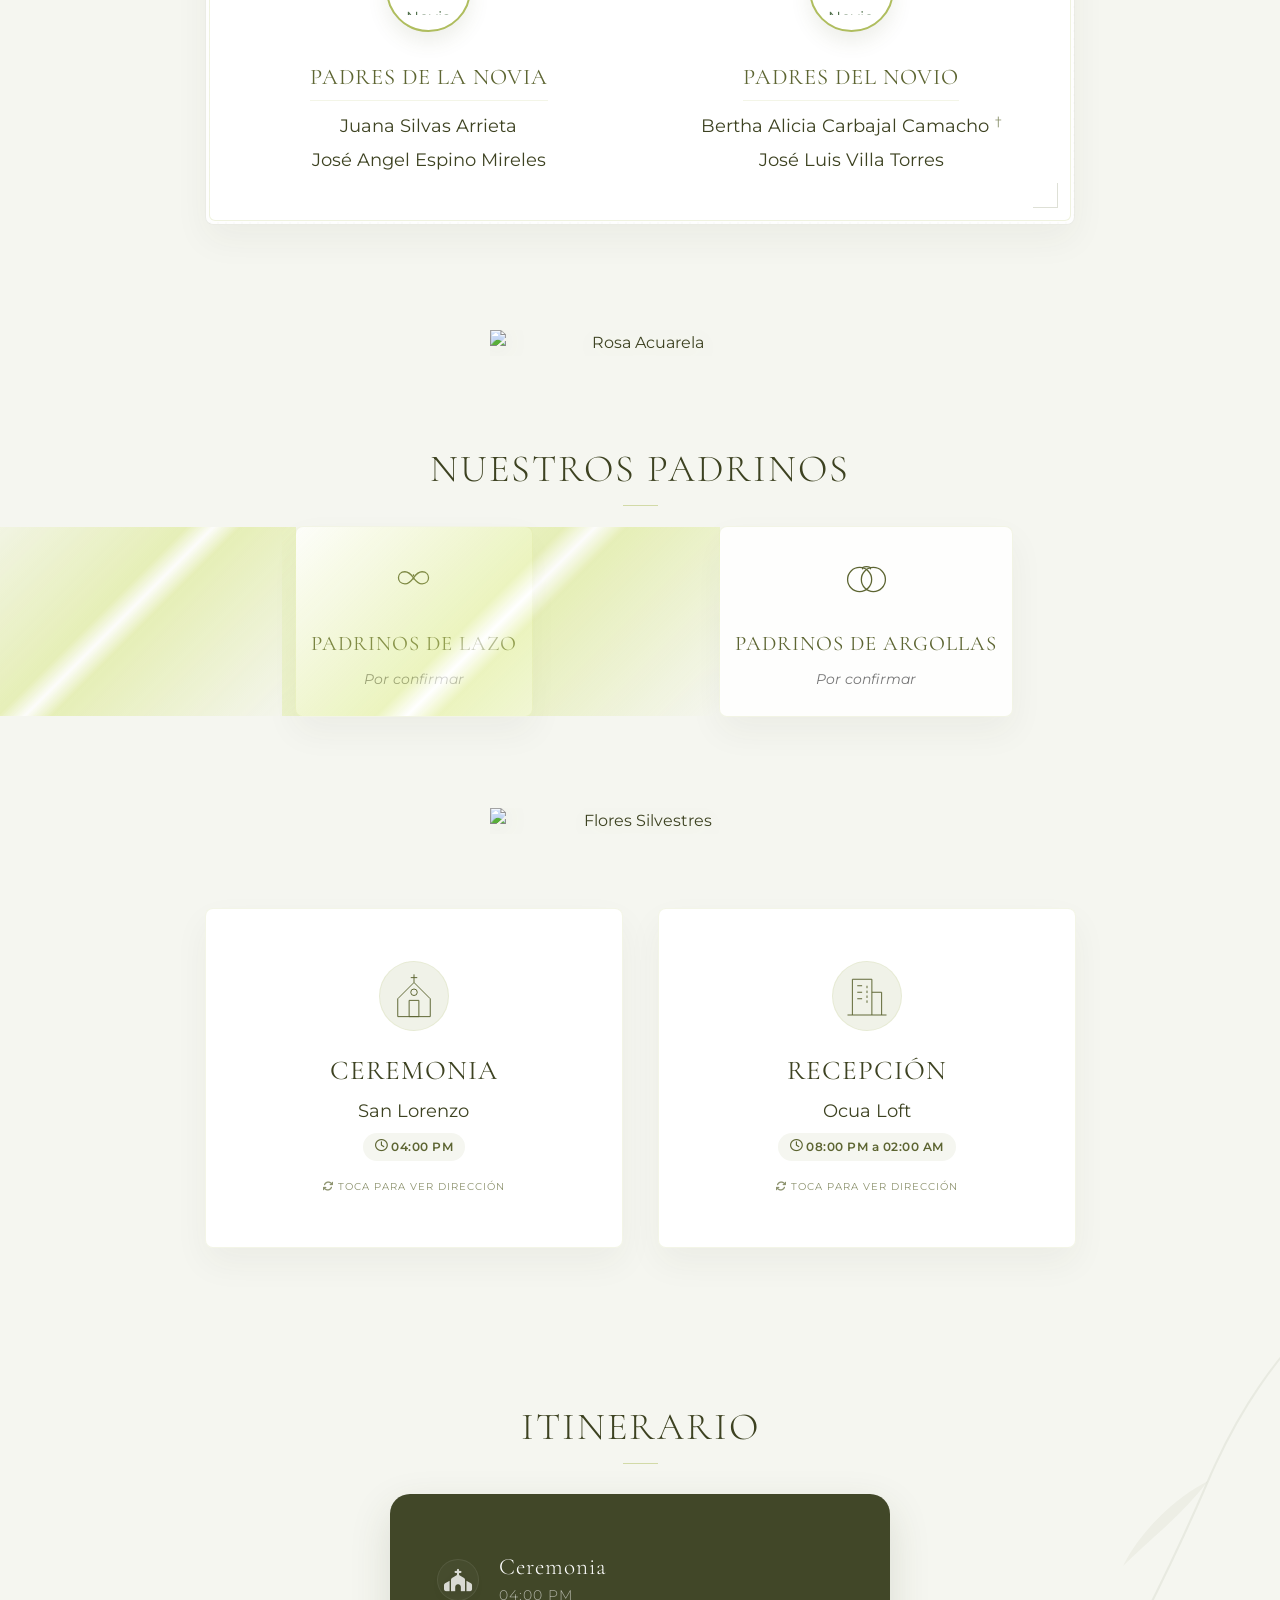
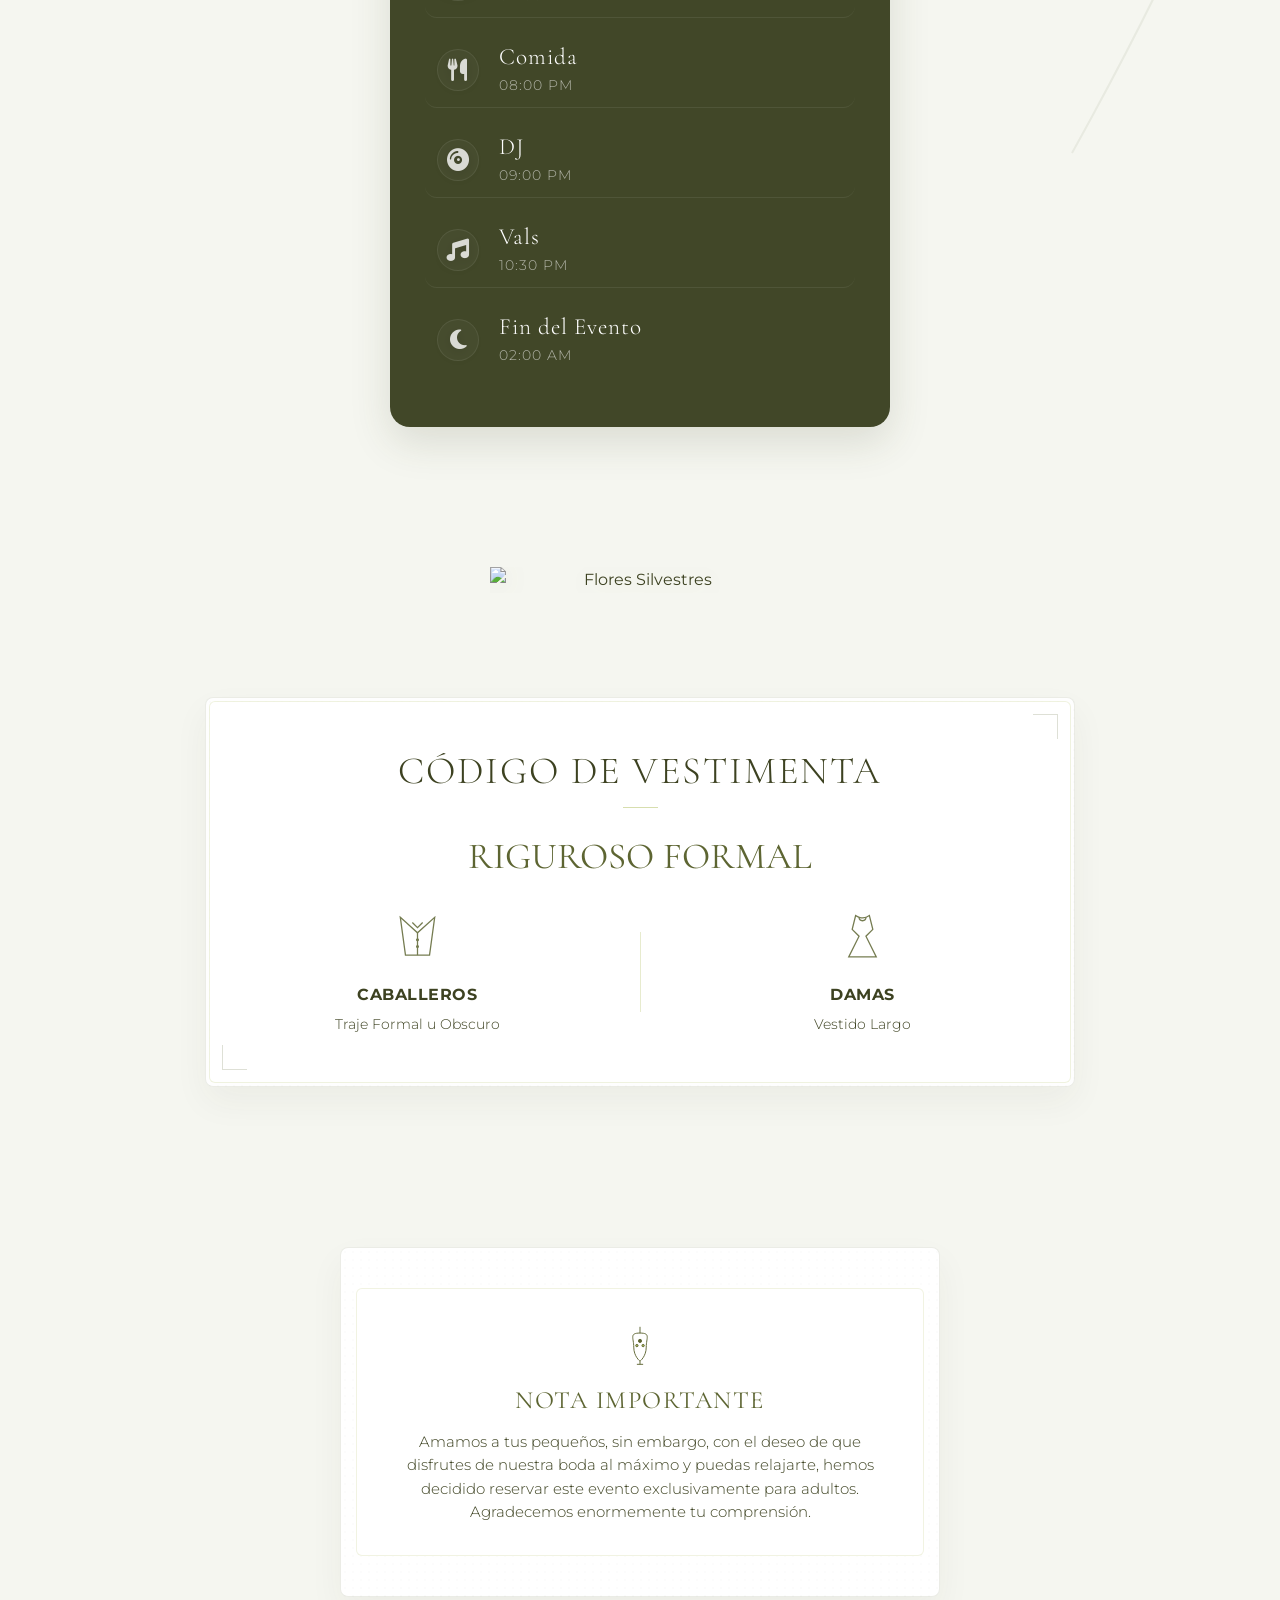
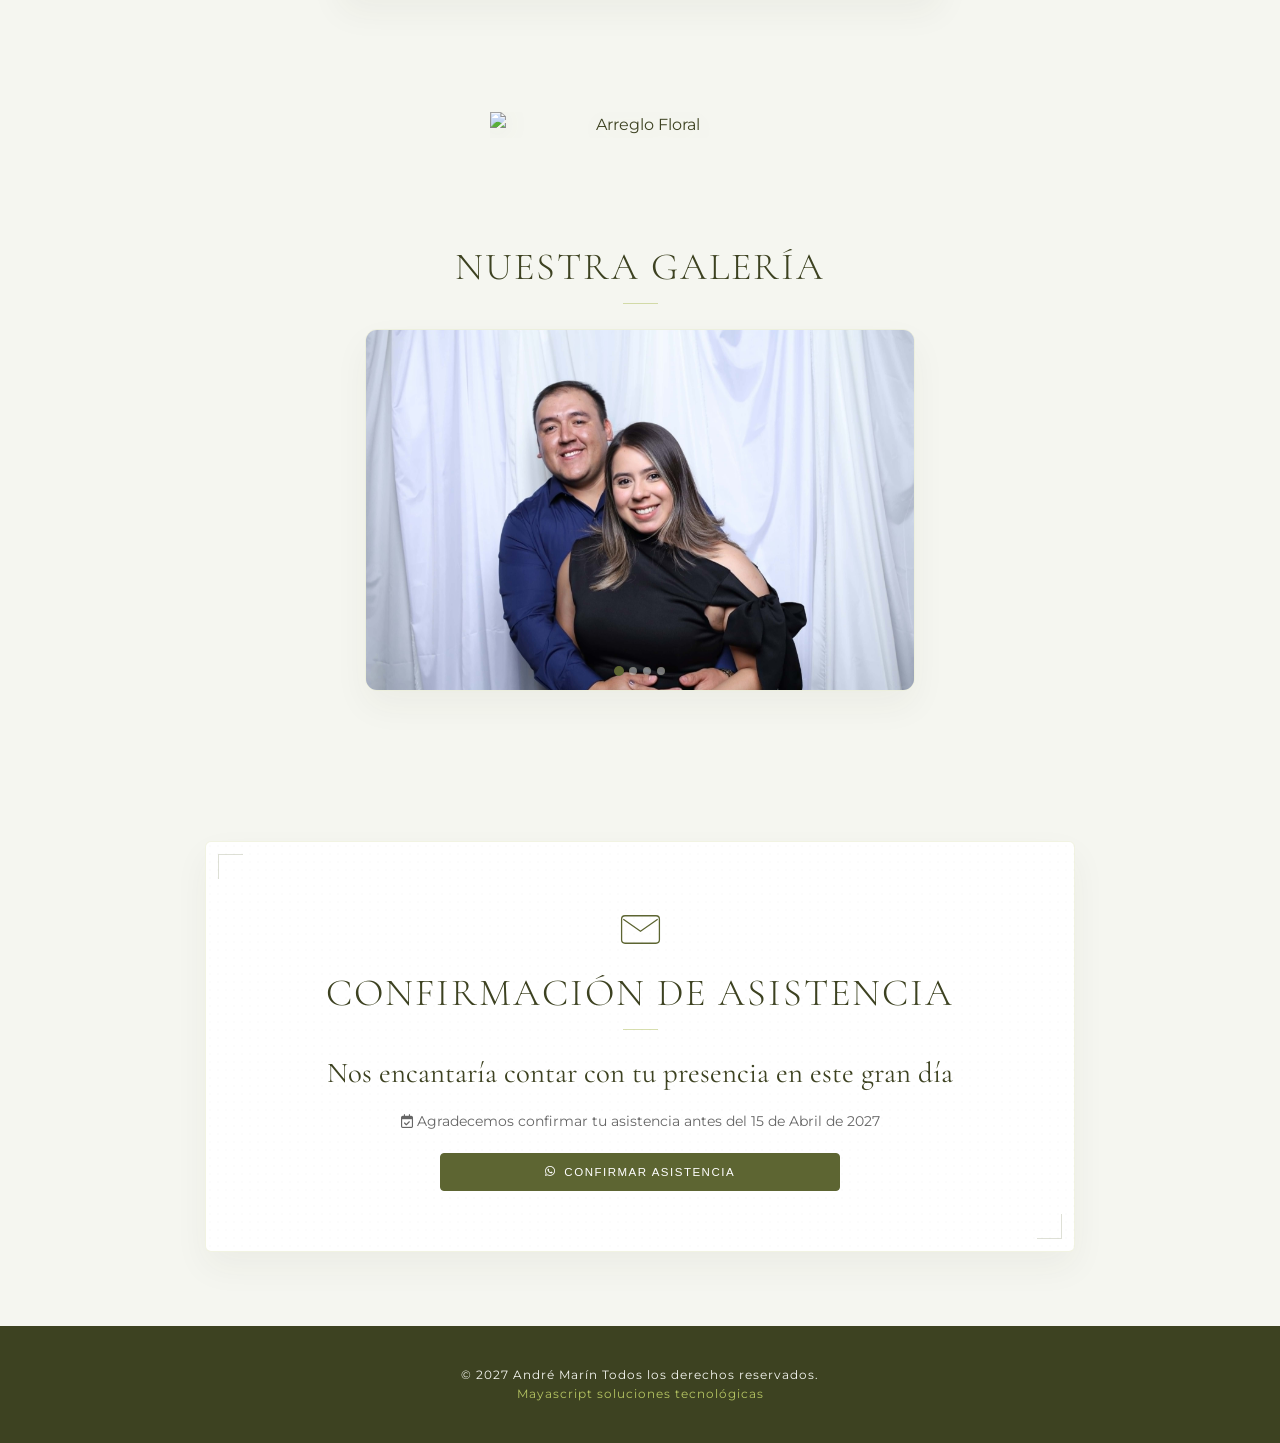
==== commit 8954387d: "Modify styles and add btn confirm" ====
--- a/index.html
+++ b/index.html
@@ -2,14 +2,19 @@
 <html lang="es">
 <head>
     <meta charset="UTF-8">
-    <meta name="viewport" content="width=device-width, initial-scale=1.0">
+    <meta name="viewport" content="width=device-width, initial-scale=1.0, maximum-scale=5.0, user-scalable=yes">
     <title>Daniel & Angelica | Invitación de Boda</title>
     <link rel="icon" type="image/svg+xml" href="data:image/svg+xml,<svg xmlns='http://www.w3.org/2000/svg' viewBox='0 0 100 100'><circle cx='50' cy='50' r='48' fill='%235D6532'/><path d='M50,25 C38,45 38,62 50,78 C62,62 62,45 50,25 Z' fill='%23D4E673'/><path d='M50,25 L50,78' stroke='%233D4221' stroke-width='2'/></svg>">
+    
+    <!-- Google Fonts -->
     <link rel="preconnect" href="https://fonts.googleapis.com">
     <link rel="preconnect" href="https://fonts.gstatic.com" crossorigin>
     <link href="https://fonts.googleapis.com/css2?family=Cormorant+Garamond:ital,wght@0,300;0,400;0,600;1,400&family=Montserrat:wght@200;400;600&display=swap" rel="stylesheet">
     
+    <!-- Iconos FontAwesome -->
     <link rel="stylesheet" href="https://cdnjs.cloudflare.com/ajax/libs/font-awesome/6.4.0/css/all.min.css">
+    
+    <!-- Hoja de Estilo -->
     <link rel="stylesheet" href="css/style.css">
 </head>
 <body>
@@ -18,31 +23,21 @@
     <div class="texture-overlay-paper"></div>
     <div class="botanical-bg-overlay" id="falling-leaves-container"></div>
 
-    <!-- Stickers de Fondo Interactivos (SVG vectoriales grandes) -->
+    <!-- Stickers de Fondo Interactivos -->
     <div class="bg-sticker sticker-top-left parallax-sticker">
         <svg viewBox="0 0 200 400" width="100%" height="100%">
-            <path d="M0,50 Q40,40 60,100 T120,150 T180,300" fill="none" stroke="#5D6532" stroke-width="1" opacity="0.3"/>
-            <path d="M60,100 C80,90 90,70 100,50 C90,70 80,85 60,100 Z" fill="#5D6532" opacity="0.15"/>
-            <path d="M120,150 C140,140 150,120 160,100 C150,120 140,135 120,150 Z" fill="#5D6532" opacity="0.12"/>
-            <path d="M30,120 Q5,150 10,180 C20,160 30,140 30,120 Z" fill="#5D6532" opacity="0.15"/>
+            <path d="M0,50 Q40,40 60,100 T120,150 T180,300" fill="none" stroke="#5D6532" stroke-width="1.2" opacity="0.1"/>
+            <path d="M60,100 C80,90 90,70 100,50 C90,70 80,85 60,100 Z" fill="#5D6532" opacity="0.05"/>
         </svg>
     </div>
     <div class="bg-sticker sticker-mid-right parallax-sticker">
         <svg viewBox="0 0 200 400" width="100%" height="100%">
-            <path d="M200,50 Q150,90 120,160 T40,320" fill="none" stroke="#5D6532" stroke-width="1.2" opacity="0.25"/>
-            <path d="M120,160 C100,170 80,190 70,210 C85,195 105,180 120,160 Z" fill="#5D6532" opacity="0.15"/>
-            <path d="M160,100 C130,110 110,130 100,150 C115,135 140,120 160,100 Z" fill="#5D6532" opacity="0.12"/>
+            <path d="M200,50 Q150,90 120,160 T40,320" fill="none" stroke="#5D6532" stroke-width="1.2" opacity="0.08"/>
+            <path d="M120,160 C100,170 80,190 70,210 C85,195 105,180 120,160 Z" fill="#5D6532" opacity="0.05"/>
         </svg>
     </div>
-    <div class="bg-sticker sticker-bottom-left parallax-sticker">
-        <svg viewBox="0 0 200 400" width="100%" height="100%">
-            <path d="M0,350 Q60,300 90,200 T190,50" fill="none" stroke="#5D6532" stroke-width="1" opacity="0.3"/>
-            <circle cx="90" cy="200" r="3" fill="#AFBD5E" opacity="0.3"/>
-            <circle cx="140" cy="120" r="4" fill="#AFBD5E" opacity="0.2"/>
-        </svg>
-    </div>
-
-    <!-- Reproductor de Audio Flotante (Conectado a YouTube Invisible Offscreen) -->
+
+    <!-- Reproductor de Audio Flotante -->
     <div class="audio-control-container">
         <button id="audio-toggle-btn" class="audio-btn" aria-label="Reproducir música de fondo">
             <i class="fa-solid fa-music"></i>
@@ -52,10 +47,10 @@
                 <span></span>
             </span>
         </button>
-        <!-- Elemento renderizado fuera de la pantalla para evitar bloqueos del navegador -->
-        <div id="yt-player" style="position: absolute; top: -9999px; left: -9999px; width: 200px; height: 200px; pointer-events: none;"></div>
-    </div>
-
+        <audio id="background-music" loop src="content/audios/song.mp3"></audio>
+    </div>
+
+    <!-- Portada -->
     <header class="hero">
         <div class="hero-bg-zoom"></div>
         <div class="hero-content">
@@ -76,8 +71,15 @@
                 <i class="fa-solid fa-chevron-down"></i>
             </div>
         </div>
+        <!-- Máscara de Curva en la Base -->
+        <div class="hero-wave-divider">
+            <svg viewBox="0 0 1440 120" preserveAspectRatio="none">
+                <path d="M0,32L120,42.7C240,53,480,75,600,74.7C720,75,960,53,1080,42.7C1200,32,1320,32,1380,32L1440,32L1440,120L1380,120C1320,120,1200,120,1080,120C960,120,720,120,600,120C480,120,240,120,120,120L0,120Z" fill="#F5F6F0"></path>
+            </svg>
+        </div>
     </header>
 
+    <!-- Cuenta Regresiva -->
     <section class="countdown-section reveal">
         <h2>Solo Faltan</h2>
         <div id="countdown" class="countdown-container">
@@ -100,40 +102,63 @@
         </div>
     </section>
 
+    <!-- Divisor Floral: Ramo Acuarela -->
+    <div class="floral-divider reveal">
+        <img src="https://static.vecteezy.com/system/resources/thumbnails/024/628/734/small_2x/flower-bouquet-floral-clip-art-element-transparent-background-png.png" alt="Arreglo Floral">
+    </div>
+
+    <!-- Sección de Padres con Logos Explícitos de Novios -->
     <section class="family-section reveal">
         <div class="container">
-            <div class="textured-card paper-texture hover-glow">
+            <div class="textured-card paper-texture">
                 <div class="card-inner-border">
                     <div class="botanical-flourish flourish-top-left"></div>
                     <div class="botanical-flourish flourish-bottom-right"></div>
-                    <div class="botanical-icon pulse-soft">
-                        <svg viewBox="0 0 24 24" width="40" height="40" fill="none" stroke="currentColor" stroke-width="1.5">
-                            <path d="M12 2C11.5 5 9 8.5 6 10 C9 11 11 13.5 12 17.5 C13 13.5 15 11 18 10 C15 8.5 12.5 5 12 2Z" />
-                        </svg>
-                    </div>
-                    <h2>Con la bendición de Dios y nuestros padres</h2>
-                    <div class="family-grid stagger-container">
-                        <div class="family-column stagger-item">
+                    
+                    <h2 style="margin-bottom: 40px;">Con la bendición de Dios y nuestros padres</h2>
+                    
+                    <div class="family-grid">
+                        <!-- Lado de la Novia -->
+                        <div class="family-column">
+                            <div class="family-logo bride-logo">
+                                <div class="parent-img-wrapper">
+                                    <img src="https://cdn-icons-png.flaticon.com/512/3074/3074076.png" alt="Icono Novia" class="wedding-catalogue-icon">
+                                </div>
+                            </div>
                             <h3>Padres de la Novia</h3>
                             <p class="parent-name">Juana Silvas Arrieta</p>
-                            <p class="parent-name">José Angel Espino Mireles</p>
-                        </div>
-                        <div class="family-column stagger-item">
+                            <p class="parent-name" style="margin-bottom: 0;">José Angel Espino Mireles</p>
+                        </div>
+                        
+                        <!-- Lado del Novio -->
+                        <div class="family-column">
+                            <div class="family-logo groom-logo">
+                                <div class="parent-img-wrapper">
+                                    <img src="https://cdn-icons-png.flaticon.com/512/3074/3074081.png" alt="Icono Novio" class="wedding-catalogue-icon">
+                                </div>
+                            </div>
                             <h3>Padres del Novio</h3>
                             <p class="parent-name">Bertha Alicia Carbajal Camacho <span class="deceased">†</span></p>
-                            <p class="parent-name">José Luis Villa Torres</p>
-                        </div>
-                    </div>
-                </div>
-            </div>
-        </div>
-    </section>
-
+                            <p class="parent-name" style="margin-bottom: 0;">José Luis Villa Torres</p>
+                        </div>
+                    </div>
+
+                </div>
+            </div>
+        </div>
+    </section>
+
+    <!-- Divisor Floral: Rosa Acuarela -->
+    <div class="floral-divider reveal">
+        <img src="https://static.vecteezy.com/system/resources/thumbnails/015/739/555/small_2x/pink-flower-arrangement-with-watercolor-style-png.png" alt="Rosa Acuarela">
+    </div>
+
+    <!-- Padrinos -->
     <section class="godparents-section reveal">
         <div class="container">
             <h2>Nuestros Padrinos</h2>
-            <div class="grid-2 stagger-container">
-                <div class="godparent-card card-hover-effect hover-glow stagger-item">
+            <div class="grid-2">
+                <div class="godparent-card card-hover-effect hover-glow">
                     <div class="custom-svg-icon icon-anim">
                         <svg viewBox="0 0 64 64" width="60" height="60" stroke="currentColor" stroke-width="1.5" fill="none">
                             <path d="M22 37 C12 37, 12 23, 22 23 C32 23, 32 37, 42 37 C52 37, 52 23, 42 23 C32 23, 32 37, 22 37 Z" />
@@ -144,7 +169,7 @@
                     <p class="placeholder-name">Por confirmar</p>
                 </div>
                 
-                <div class="godparent-card card-hover-effect hover-glow stagger-item">
+                <div class="godparent-card card-hover-effect hover-glow">
                     <div class="custom-svg-icon icon-anim">
                         <svg viewBox="0 0 64 64" width="60" height="60" stroke="currentColor" stroke-width="1.5" fill="none">
                             <circle cx="24" cy="32" r="14" />
@@ -159,107 +184,156 @@
         </div>
     </section>
 
+    <!-- Divisor Floral: Flores Silvestres -->
+    <div class="floral-divider reveal">
+        <img src="https://static.vecteezy.com/system/resources/thumbnails/053/289/988/small_2x/colorful-wildflowers-in-a-serene-meadow-setting-png.png" alt="Flores Silvestres">
+    </div>
+
+    <!-- Ubicaciones -->
     <section class="details-section reveal">
         <div class="container">
-            <div class="grid-2 stagger-container">
-                <div class="card card-hover-effect hover-glow stagger-item">
-                    <div class="custom-svg-icon accent-icon icon-anim">
-                        <svg viewBox="0 0 64 64" width="70" height="70" stroke="currentColor" stroke-width="1.2" fill="none">
-                            <path d="M32 6 L32 16 M28 10 L36 10 M32 16 L12 36 L12 58 L52 58 L52 36 Z" />
-                            <path d="M26 38 L38 38 L38 58 L26 58 Z" />
-                            <path d="M32 24 A4 4 0 0 0 32 32 A4 4 0 0 0 32 24 Z" />
-                        </svg>
-                    </div>
-                    <h3>Ceremonia</h3>
-                    <p class="place">San Lorenzo</p>
-                    <div class="time-badge">
-                        <i class="fa-regular fa-clock"></i> 04:00 PM
-                    </div>
-                    <a href="https://maps.app.goo.gl/vYrztCrVBQ5fHUwFA" target="_blank" class="btn btn-outline">
-                        <i class="fa-solid fa-compass"></i> Ubicación del Templo
-                    </a>
-                </div>
-
-                <div class="card card-hover-effect hover-glow stagger-item">
-                    <div class="custom-svg-icon accent-icon icon-anim">
-                        <svg viewBox="0 0 64 64" width="70" height="70" stroke="currentColor" stroke-width="1.2" fill="none">
-                            <path d="M8 56 L56 56 M14 56 L14 12 L38 12 L38 56 M38 28 L50 28 L50 56" />
-                            <line x1="20" y1="20" x2="26" y2="20" />
-                            <line x1="20" y1="28" x2="26" y2="28" />
-                            <line x1="20" y1="36" x2="26" y2="36" />
-                            <line x1="32" y1="20" x2="32" y2="44" stroke-dasharray="3 3" />
-                        </svg>
-                    </div>
-                    <h3>Recepción</h3>
-                    <p class="place">Ocua Loft</p>
-                    <div class="time-badge">
-                        <i class="fa-regular fa-clock"></i> 08:00 PM a 02:00 AM
-                    </div>
-                    <a href="https://maps.app.goo.gl/rMgi3FaeqVtthUCw8" target="_blank" class="btn btn-outline">
-                        <i class="fa-solid fa-compass"></i> Ubicación del Loft
-                    </a>
-                </div>
-            </div>
-        </div>
-    </section>
-
-    <!-- Línea de Tiempo (Actividades Oficiales) -->
-    <section class="itinerary-section reveal">
-        <div class="container">
-            <h2>Itinerario del Día</h2>
-            <p class="itinerary-subtitle">Cada instante está diseñado para compartir memorias invaluables</p>
-            
-            <div class="itinerary-timeline stagger-container">
+            <div class="grid-2">
                 
-                <div class="itinerary-item stagger-item">
-                    <div class="itinerary-time">04:00 PM</div>
-                    <div class="itinerary-node"><i class="fa-solid fa-church"></i></div>
-                    <div class="itinerary-content card-hover-effect hover-glow">
+                <!-- Tarjeta Ceremonia -->
+                <div class="flip-card card-hover-effect">
+                    <div class="flip-card-inner">
+                        
+                        <div class="flip-card-front">
+                            <div class="custom-svg-icon accent-icon icon-anim">
+                                <svg viewBox="0 0 64 64" width="70" height="70" stroke="currentColor" stroke-width="1.2" fill="none">
+                                    <path d="M32 6 L32 16 M28 10 L36 10 M32 16 L12 36 L12 58 L52 58 L52 36 Z" />
+                                    <path d="M26 38 L38 38 L38 58 L26 58 Z" />
+                                    <path d="M32 24 A4 4 0 0 0 32 32 A4 4 0 0 0 32 24 Z" />
+                                </svg>
+                            </div>
+                            <h3>Ceremonia</h3>
+                            <p class="place">San Lorenzo</p>
+                            <div class="time-badge">
+                                <i class="fa-regular fa-clock"></i> 04:00 PM
+                            </div>
+                            <p class="tap-hint"><i class="fa-solid fa-arrows-rotate"></i> Toca para ver dirección</p>
+                        </div>
+                        
+                        <div class="flip-card-back">
+                            <h3 style="color: var(--primary-color); margin-bottom: 5px;">Ubicación</h3>
+                            <p style="font-size: 0.88rem; margin-bottom: 15px; font-weight: 300; line-height: 1.4;">
+                                Te esperamos para celebrar el sacramento del matrimonio en la Parroquia de San Lorenzo.
+                            </p>
+                            <a href="https://maps.app.goo.gl/vYrztCrVBQ5fHUwFA" target="_blank" rel="noopener" class="btn btn-outline" style="width:90%;">
+                                <i class="fa-solid fa-compass"></i> Abrir Mapa
+                            </a>
+                            <p class="tap-hint" style="margin-top: 15px;"><i class="fa-solid fa-arrows-rotate"></i> Volver al frente</p>
+                        </div>
+
+                    </div>
+                </div>
+
+                <!-- Tarjeta Recepción -->
+                <div class="flip-card card-hover-effect">
+                    <div class="flip-card-inner">
+                        
+                        <div class="flip-card-front">
+                            <div class="custom-svg-icon accent-icon icon-anim">
+                                <svg viewBox="0 0 64 64" width="70" height="70" stroke="currentColor" stroke-width="1.2" fill="none">
+                                    <path d="M8 56 L56 56 M14 56 L14 12 L38 12 L38 56 M38 28 L50 28 L50 56" />
+                                    <line x1="20" y1="20" x2="26" y2="20" />
+                                    <line x1="20" y1="28" x2="26" y2="28" />
+                                    <line x1="20" y1="36" x2="26" y2="36" />
+                                    <line x1="32" y1="20" x2="32" y2="44" stroke-dasharray="3 3" />
+                                </svg>
+                            </div>
+                            <h3>Recepción</h3>
+                            <p class="place">Ocua Loft</p>
+                            <div class="time-badge">
+                                <i class="fa-regular fa-clock"></i> 08:00 PM a 02:00 AM
+                            </div>
+                            <p class="tap-hint"><i class="fa-solid fa-arrows-rotate"></i> Toca para ver dirección</p>
+                        </div>
+                        
+                        <div class="flip-card-back">
+                            <h3 style="color: var(--primary-color); margin-bottom: 5px;">Ubicación</h3>
+                            <p style="font-size: 0.88rem; margin-bottom: 15px; font-weight: 300; line-height: 1.4;">
+                                Posteriormente, acompáñanos a brindar, cenar y celebrar este gran día especial en Ocua Loft.
+                            </p>
+                            <a href="https://maps.app.goo.gl/rMgi3FaeqVtthUCw8" target="_blank" rel="noopener" class="btn btn-outline" style="width:90%;">
+                                <i class="fa-solid fa-compass"></i> Abrir Mapa
+                            </a>
+                            <p class="tap-hint" style="margin-top: 15px;"><i class="fa-solid fa-arrows-rotate"></i> Volver al frente</p>
+                        </div>
+
+                    </div>
+                </div>
+
+            </div>
+        </div>
+    </section>
+
+    <!-- Itinerario (Animación de Cascada por elemento individual) -->
+    <section class="itinerary-section">
+        <div class="container">
+            <h2 style="margin-bottom: 30px;">Itinerario</h2>
+            <div class="itinerary-block-card">
+                
+                <div class="itinerary-block-item reveal">
+                    <div class="itinerary-block-icon">
+                        <i class="fa-solid fa-church"></i>
+                    </div>
+                    <div class="itinerary-block-info">
                         <h3>Ceremonia</h3>
-                        <p>Inicio de nuestra unión matrimonial en la hermosa iglesia de San Lorenzo.</p>
-                    </div>
-                </div>
-
-                <div class="itinerary-item stagger-item">
-                    <div class="itinerary-time">08:00 PM</div>
-                    <div class="itinerary-node"><i class="fa-solid fa-utensils"></i></div>
-                    <div class="itinerary-content card-hover-effect hover-glow">
+                        <p>04:00 PM</p>
+                    </div>
+                </div>
+
+                <div class="itinerary-block-item reveal">
+                    <div class="itinerary-block-icon">
+                        <i class="fa-solid fa-utensils"></i>
+                    </div>
+                    <div class="itinerary-block-info">
                         <h3>Comida</h3>
-                        <p>Cena formal y recepción de bienvenida en el salón Ocua Loft.</p>
-                    </div>
-                </div>
-
-                <div class="itinerary-item stagger-item">
-                    <div class="itinerary-time">09:00 PM</div>
-                    <div class="itinerary-node"><i class="fa-solid fa-compact-disc"></i></div>
-                    <div class="itinerary-content card-hover-effect hover-glow">
+                        <p>08:00 PM</p>
+                    </div>
+                </div>
+
+                <div class="itinerary-block-item reveal">
+                    <div class="itinerary-block-icon">
+                        <i class="fa-solid fa-compact-disc"></i>
+                    </div>
+                    <div class="itinerary-block-info">
                         <h3>DJ</h3>
-                        <p>Apertura de la pista de baile y mezcla musical para celebrar a lo grande.</p>
-                    </div>
-                </div>
-
-                <div class="itinerary-item stagger-item">
-                    <div class="itinerary-time">10:30 PM</div>
-                    <div class="itinerary-node"><i class="fa-solid fa-music"></i></div>
-                    <div class="itinerary-content card-hover-effect hover-glow">
+                        <p>09:00 PM</p>
+                    </div>
+                </div>
+
+                <div class="itinerary-block-item reveal">
+                    <div class="itinerary-block-icon">
+                        <i class="fa-solid fa-music"></i>
+                    </div>
+                    <div class="itinerary-block-info">
                         <h3>Vals</h3>
-                        <p>El tradicional baile de los novios y el momento familiar de la noche.</p>
-                    </div>
-                </div>
-
-                <div class="itinerary-item stagger-item">
-                    <div class="itinerary-time">02:00 AM</div>
-                    <div class="itinerary-node"><i class="fa-solid fa-moon"></i></div>
-                    <div class="itinerary-content card-hover-effect hover-glow">
+                        <p>10:30 PM</p>
+                    </div>
+                </div>
+
+                <div class="itinerary-block-item reveal">
+                    <div class="itinerary-block-icon">
+                        <i class="fa-solid fa-moon"></i>
+                    </div>
+                    <div class="itinerary-block-info">
                         <h3>Fin del Evento</h3>
-                        <p>Agradecemos profundamente habernos acompañado hasta el cierre de este día mágico.</p>
-                    </div>
-                </div>
-
-            </div>
-        </div>
-    </section>
-
+                        <p>02:00 AM</p>
+                    </div>
+                </div>
+
+            </div>
+        </div>
+    </section>
+
+    <!-- Divisor Floral -->
+    <div class="floral-divider reveal">
+        <img src="https://static.vecteezy.com/system/resources/thumbnails/023/391/092/small_2x/beautiful-flower-with-leaf-watercolor-ai-generate-png.png" alt="Flores Silvestres">
+    </div>
+
+    <!-- Código de Vestimenta -->
     <section class="dress-code-section reveal">
         <div class="container">
             <div class="textured-card paper-texture hover-glow">
@@ -267,7 +341,7 @@
                     <div class="botanical-flourish flourish-top-right"></div>
                     <div class="botanical-flourish flourish-bottom-left"></div>
                     <h2>Código de Vestimenta</h2>
-                    <p class="code-title">Formal</p>
+                    <p class="code-title">Riguroso Formal</p>
                     <div class="dress-details">
                         <div class="dress-item">
                             <div class="custom-svg-icon clothing-icon icon-anim">
@@ -280,7 +354,7 @@
                                 </svg>
                             </div>
                             <strong>Caballeros</strong>
-                            <span>Traje Formal</span>
+                            <span>Traje Formal u Obscuro</span>
                         </div>
                         <div class="divider"></div>
                         <div class="dress-item">
@@ -291,45 +365,72 @@
                                 </svg>
                             </div>
                             <strong>Damas</strong>
-                            <span>Vestido de Cóctel o Largo</span>
-                        </div>
-                    </div>
-                </div>
-            </div>
-        </div>
-    </section>
-
+                            <span>Vestido Largo</span>
+                        </div>
+                    </div>
+                </div>
+            </div>
+        </div>
+    </section>
+
+    <!-- Sección Nota Especial: Exclusión de niños (No niños) -->
+    <section class="kids-policy-section reveal">
+        <div class="container">
+            <div class="kids-policy-card paper-texture">
+                <div class="kids-policy-inner">
+                    <div class="kids-policy-icon">
+                        <svg viewBox="0 0 64 64" width="50" height="50" stroke="var(--primary-color)" stroke-width="1.2" fill="none">
+                            <path d="M24,36 C24,24 18,18 32,18 C46,18 40,24 40,36 C40,48 32,54 32,54 C32,54 24,48 24,36 Z" />
+                            <path d="M32,18 L32,10 M32,54 L32,58 M28,58 L36,58" />
+                            <circle cx="32" cy="28" r="2" fill="var(--primary-color)"/>
+                            <circle cx="28" cy="34" r="1.5" fill="var(--accent-medium)"/>
+                            <circle cx="36" cy="34" r="1.5" fill="var(--accent-medium)"/>
+                        </svg>
+                    </div>
+                    <h3>Nota Importante</h3>
+                    <p class="policy-text">
+                        Amamos a tus pequeños, sin embargo, con el deseo de que disfrutes de nuestra boda al máximo y puedas relajarte, hemos decidido reservar este evento exclusivamente para adultos. Agradecemos enormemente tu comprensión.
+                    </p>
+                </div>
+            </div>
+        </div>
+    </section>
+
+    <!-- Divisor Floral -->
+    <div class="floral-divider reveal">
+        <img src="https://png.pngtree.com/png-vector/20240913/ourmid/pngtree-flowers-and-plants-png-image_13549751.png" alt="Arreglo Floral">
+    </div>
+
+    <!-- Galería -->
     <section class="gallery-section reveal">
         <div class="container">
             <h2>Nuestra Galería</h2>
-            <div class="gallery-grid">
-                <div class="gallery-item interactive-gallery" data-image="content/img/foto1.jpg">
-                    <img src="content/img/foto1.jpg" alt="Daniel & Angelica" onerror="this.style.display='none'; this.parentNode.classList.add('img-placeholder')">
-                    <div class="gallery-overlay"><i class="fa-solid fa-expand"></i></div>
-                </div>
-                <div class="gallery-item interactive-gallery" data-image="content/img/foto2.jpg">
-                    <img src="content/img/foto2.jpg" alt="Sesión de novios" onerror="this.style.display='none'; this.parentNode.classList.add('img-placeholder')">
-                    <div class="gallery-overlay"><i class="fa-solid fa-expand"></i></div>
-                </div>
-                <div class="gallery-item interactive-gallery" data-image="content/img/foto3.jpg">
-                    <img src="content/img/foto3.jpg" alt="Compromiso" onerror="this.style.display='none'; this.parentNode.classList.add('img-placeholder')">
-                    <div class="gallery-overlay"><i class="fa-solid fa-expand"></i></div>
-                </div>
-                <div class="gallery-item interactive-gallery" data-image="content/img/foto4.jpg">
-                    <img src="content/img/foto4.jpg" alt="Momentos juntos" onerror="this.style.display='none'; this.parentNode.classList.add('img-placeholder')">
-                    <div class="gallery-overlay"><i class="fa-solid fa-expand"></i></div>
-                </div>
-            </div>
-        </div>
-    </section>
-
-    <!-- Modal Lightbox para visualización ampliada de imágenes de la galería -->
-    <div id="lightbox-modal" class="lightbox">
-        <span class="lightbox-close">&times;</span>
-        <img class="lightbox-content" id="lightbox-img" alt="Vista ampliada">
-    </div>
-
-    <!-- SECCIÓN RSVP PERSONALIZADA -->
+            <div class="carousel-container">
+                <div class="carousel-track" id="carousel-track">
+                    <div class="carousel-slide active" data-index="0">
+                        <img src="content/img/foto1.jpg" alt="Daniel & Angelica" onerror="this.style.display='none'; this.parentNode.classList.add('img-placeholder')">
+                    </div>
+                    <div class="carousel-slide" data-index="1">
+                        <img src="content/img/foto2.jpg" alt="Sesión de novios" onerror="this.style.display='none'; this.parentNode.classList.add('img-placeholder')">
+                    </div>
+                    <div class="carousel-slide" data-index="2">
+                        <img src="content/img/foto3.jpg" alt="Compromiso" onerror="this.style.display='none'; this.parentNode.classList.add('img-placeholder')">
+                    </div>
+                    <div class="carousel-slide" data-index="3">
+                        <img src="content/img/foto4.jpg" alt="Momentos juntos" onerror="this.style.display='none'; this.parentNode.classList.add('img-placeholder')">
+                    </div>
+                </div>
+                <div class="carousel-dots" id="carousel-dots">
+                    <span class="dot-indicator active" data-index="0"></span>
+                    <span class="dot-indicator" data-index="1"></span>
+                    <span class="dot-indicator" data-index="2"></span>
+                    <span class="dot-indicator" data-index="3"></span>
+                </div>
+            </div>
+        </div>
+    </section>
+
+    <!-- Confirmación RSVP -->
     <section class="rsvp-section reveal">
         <div class="container">
             <div class="rsvp-card paper-texture">
@@ -363,11 +464,13 @@
         </div>
     </section>
 
+    <!-- Footer -->
     <footer>
         <p>&copy; 2027 André Marín Todos los derechos reservados.</p>
         <p><a href="https://github.com/andremarinmx" target="_blank" rel="noopener">Mayascript soluciones tecnológicas</a></p>
     </footer>
 
+    <!-- Script Principal -->
     <script src="scripts/script.js"></script>
 </body>
 </html>
--- a/css/style.css
+++ b/css/style.css
@@ -1,4 +1,4 @@
-/* Variables con la paleta de colores del usuario */
+/* Variables de Estilo */
 :root {
     --primary-color: #5D6532;     /* Verde Oliva Principal */
     --accent-light: #D4E673;      /* Verde Claro */
@@ -11,154 +11,161 @@
     --font-serif: 'Cormorant Garamond', serif;
     --font-sans: 'Montserrat', sans-serif;
     --transition-smooth: all 0.6s cubic-bezier(0.16, 1, 0.3, 1);
-    --shadow-elegant: 0 20px 40px rgba(61, 66, 33, 0.05);
-    --shadow-hover: 0 30px 60px rgba(61, 66, 33, 0.12);
-}
-
-/* Reset y Estilos de Fondo */
+    --shadow-elegant: 0 15px 35px rgba(61, 66, 33, 0.05);
+    --shadow-hover: 0 25px 50px rgba(61, 66, 33, 0.12);
+}
+
+/* Reset y Control de Anchura de Pantalla */
 * {
     margin: 0;
     padding: 0;
     box-sizing: border-box;
 }
 
-html {
-    scroll-behavior: smooth;
-}
-
-body {
+html, body {
+    overflow-x: hidden;
+    width: 100%;
+    max-width: 100%;
     background-color: var(--bg-cream);
     color: var(--dark-olive);
     font-family: var(--font-sans);
     line-height: 1.6;
     text-align: center;
-    overflow-x: hidden;
     -webkit-text-size-adjust: 100%;
-}
-
-/* Texturas de fondo avanzadas combinadas */
+    position: relative;
+}
+
+/* Capas de Textura de Papel Algodón Rústico */
 .texture-overlay-paper {
     position: fixed;
     top: 0;
     left: 0;
     width: 100%;
     height: 100%;
-    /* Efecto de papel de fibra vegetal fina rústica y destellos tenues */
     background-image: 
-        radial-gradient(rgba(93, 101, 50, 0.03) 1.5px, transparent 0),
-        linear-gradient(to right, rgba(0,0,0,0.01) 1px, transparent 1px),
-        linear-gradient(to bottom, rgba(0,0,0,0.01) 1px, transparent 1px);
-    background-size: 24px 24px, 45px 45px, 45px 45px;
+        radial-gradient(rgba(0, 0, 0, 0.025) 1.5px, transparent 1.5px),
+        linear-gradient(45deg, rgba(93, 101, 50, 0.012) 25%, transparent 25%),
+        linear-gradient(-45deg, rgba(93, 101, 50, 0.012) 25%, transparent 25%),
+        linear-gradient(to right, rgba(93, 101, 50, 0.008) 1px, transparent 1px),
+        linear-gradient(to bottom, rgba(93, 101, 50, 0.008) 1px, transparent 1px);
+    background-size: 14px 14px, 40px 40px, 40px 40px, 50px 50px, 50px 50px;
     pointer-events: none;
     z-index: 1;
-}
-
-/* Capa de ambiente sutil */
+    opacity: 0.96;
+}
+
 .botanical-bg-overlay {
     position: fixed;
     top: 0;
     left: 0;
     width: 100%;
     height: 100%;
-    background: radial-gradient(circle at 10% 20%, rgba(212, 230, 115, 0.03) 0%, transparent 40%),
-                radial-gradient(circle at 90% 80%, rgba(175, 189, 94, 0.03) 0%, transparent 40%);
+    background: radial-gradient(circle at 10% 10%, rgba(212, 230, 115, 0.06) 0%, transparent 40%),
+                radial-gradient(circle at 90% 90%, rgba(175, 189, 94, 0.06) 0%, transparent 40%);
     pointer-events: none;
     z-index: 2;
 }
 
-/* Hojas flotantes y con balanceo orgánico lateral */
+/* Hojas flotantes */
 .falling-leaf {
     position: absolute;
     color: var(--primary-color);
-    opacity: 0.15;
+    opacity: 0.12;
     pointer-events: none;
     z-index: 3;
-    animation: drift 15s linear infinite, sway 4s ease-in-out infinite alternate;
+    animation: drift 14s linear infinite, sway 4.5s ease-in-out infinite alternate;
+    will-change: transform;
 }
 
 @keyframes drift {
-    0% {
-        transform: translateY(-10vh) rotate(0deg);
-        opacity: 0;
-    }
-    10% {
-        opacity: 0.2;
-    }
-    90% {
-        opacity: 0.2;
-    }
-    100% {
-        transform: translateY(110vh) rotate(360deg);
-        opacity: 0;
-    }
+    0% { transform: translateY(-10vh) rotate(0deg); opacity: 0; }
+    10% { opacity: 0.18; }
+    90% { opacity: 0.18; }
+    100% { transform: translateY(110vh) rotate(360deg); opacity: 0; }
 }
 
 @keyframes sway {
     0% { margin-left: 0px; }
-    100% { margin-left: 50px; }
-}
-
-/* Stickers Grandes de Fondo con Paralaje */
+    100% { margin-left: 40px; }
+}
+
+/* Divisores Florales con Balanceo más Visible e Intensificado */
+.floral-divider {
+    width: 100%;
+    max-width: 300px;
+    display: flex;
+    justify-content: center;
+    align-items: center;
+    margin: 30px auto;
+    overflow: hidden;
+}
+
+.floral-divider img {
+    width: 100%;
+    height: auto;
+    max-height: 140px;
+    object-fit: contain;
+    filter: drop-shadow(0 4px 12px rgba(93, 101, 50, 0.09));
+    animation: sway-flower 4.5s ease-in-out infinite alternate; /* Animación de balanceo continuo */
+    transform-origin: center bottom;
+    will-change: transform;
+}
+
+@keyframes sway-flower {
+    0% { transform: rotate(-5deg) translateY(0) scale(1); }
+    100% { transform: rotate(5deg) translateY(-2px) scale(1.03); }
+}
+
+/* Stickers decorativos */
 .bg-sticker {
     position: absolute;
     pointer-events: none;
     z-index: 1;
-    width: clamp(250px, 35vw, 450px);
+    width: clamp(180px, 30vw, 340px);
     height: auto;
-    filter: blur(1px);
-}
-
-.sticker-top-left {
-    top: 12%;
-    left: -5%;
-}
-
-.sticker-mid-right {
-    top: 45%;
-    right: -8%;
-    transform: rotate(45deg);
-}
-
-.sticker-bottom-left {
-    bottom: 15%;
-    left: -10%;
-}
-
-/* Contenedor Centrado */
+    max-width: 35vw;
+    filter: blur(0.5px);
+    will-change: transform;
+}
+
+.sticker-top-left { top: 12%; left: -4%; }
+.sticker-mid-right { top: 45%; right: -5%; }
+
+/* Contenedores */
 .container {
     width: 100%;
     max-width: 900px;
     margin-left: auto;
     margin-right: auto;
-    padding: clamp(40px, 8vw, 80px) 20px;
+    padding: clamp(20px, 5vw, 45px) 15px;
     position: relative;
     z-index: 2;
 }
 
-/* Tipografías Fluidas con Animación de Expansión */
+/* Tipografías */
 h1 {
     font-family: var(--font-serif);
     font-weight: 300;
-    font-size: clamp(2.4rem, 8vw, 4.8rem);
+    font-size: clamp(2rem, 7.5vw, 4.5rem);
     line-height: 1.2;
 }
 
 .letter-tracking-expand {
-    letter-spacing: 6px;
-    animation: trackingExpand 2.2s cubic-bezier(0.16, 1, 0.3, 1) forwards;
+    letter-spacing: 5px;
+    animation: trackingExpand 2s cubic-bezier(0.16, 1, 0.3, 1) forwards;
 }
 
 @keyframes trackingExpand {
     from { letter-spacing: -2px; opacity: 0; }
-    to { letter-spacing: 4px; opacity: 1; }
+    to { letter-spacing: 3px; opacity: 1; }
 }
 
 h2 {
     font-family: var(--font-serif);
     font-weight: 300;
-    font-size: clamp(1.8rem, 5vw, 2.6rem);
-    letter-spacing: 3px;
-    margin-bottom: 25px;
+    font-size: clamp(1.5rem, 4.5vw, 2.4rem);
+    letter-spacing: 2px;
+    margin-bottom: 20px;
     text-transform: uppercase;
     line-height: 1.3;
 }
@@ -166,49 +173,44 @@
 h2::after {
     content: '';
     display: block;
-    width: 40px;
+    width: 35px;
     height: 1px;
     background-color: var(--accent-medium);
-    margin: 12px auto 0 auto;
-    opacity: 0.6;
+    margin: 10px auto 0 auto;
+    opacity: 0.5;
 }
 
 h3 {
     font-family: var(--font-serif);
     font-weight: 400;
-    font-size: clamp(1.3rem, 4vw, 1.8rem);
-    letter-spacing: 2px;
+    font-size: clamp(1.2rem, 3.5vw, 1.6rem);
+    letter-spacing: 1px;
 }
 
 .deceased {
-    font-size: 0.8rem;
+    font-size: 0.75rem;
     color: var(--primary-color);
     vertical-align: super;
-    margin-left: 2px;
-    opacity: 0.8;
-}
-
-/* Tarjeta Premium con Efecto Shimmer al pasar cursor */
+    margin-left: 1px;
+    opacity: 0.75;
+}
+
+/* Tarjeta Premium */
 .textured-card {
-    background: rgba(255, 255, 255, 0.88);
-    backdrop-filter: blur(10px);
-    -webkit-backdrop-filter: blur(10px);
-    padding: 4px; 
-    border: 1px solid rgba(93, 101, 50, 0.15);
+    background: rgba(255, 255, 255, 0.9);
+    backdrop-filter: blur(8px);
+    -webkit-backdrop-filter: blur(8px);
+    padding: 3px; 
+    border: 1px solid rgba(93, 101, 50, 0.12);
     box-shadow: var(--shadow-elegant);
     border-radius: 8px;
-    margin: 20px auto;
-    width: 100%;
-    max-width: 100%;
+    margin: 15px auto;
+    width: 100%;
     position: relative;
     overflow: hidden;
-    transition: var(--transition-smooth);
-}
-
-.hover-glow {
-    position: relative;
-}
-
+}
+
+.hover-glow { position: relative; }
 .hover-glow::before {
     content: '';
     position: absolute;
@@ -221,82 +223,59 @@
     pointer-events: none;
     transition: 0.8s;
 }
-
-.hover-glow:hover::before {
-    left: 150%;
-}
+.hover-glow:hover::before { left: 150%; }
 
 .paper-texture {
-    background-image: radial-gradient(rgba(0,0,0,0.015) 1px, transparent 0);
+    background-image: radial-gradient(rgba(0,0,0,0.01) 1px, transparent 0);
     background-size: 8px 8px;
 }
 
 .card-inner-border {
-    border: 1px solid rgba(175, 189, 94, 0.25);
-    padding: clamp(30px, 6vw, 50px) clamp(15px, 4vw, 30px);
+    border: 1px solid rgba(175, 189, 94, 0.2);
+    padding: clamp(25px, 5vw, 45px) clamp(12px, 3.5vw, 25px);
     border-radius: 6px;
-    background-color: rgba(255, 255, 255, 0.95);
+    background-color: rgba(255, 255, 255, 0.96);
     z-index: 2;
     position: relative;
 }
 
-/* Florituras de esquinas */
+/* Florituras */
 .botanical-flourish {
     position: absolute;
-    width: 30px;
-    height: 30px;
-    border: 1px solid rgba(93, 101, 50, 0.25);
+    width: 25px;
+    height: 25px;
+    border: 1px solid rgba(93, 101, 50, 0.2);
     pointer-events: none;
     z-index: 1;
 }
-.flourish-top-left {
-    top: 15px;
-    left: 15px;
-    border-right: none;
-    border-bottom: none;
-}
-.flourish-bottom-right {
-    bottom: 15px;
-    right: 15px;
-    border-left: none;
-    border-top: none;
-}
-.flourish-top-right {
-    top: 15px;
-    right: 15px;
-    border-left: none;
-    border-bottom: none;
-}
-.flourish-bottom-left {
-    bottom: 15px;
-    left: 15px;
-    border-right: none;
-    border-top: none;
-}
-
-/* Iconos SVG */
+.flourish-top-left { top: 12px; left: 12px; border-right: none; border-bottom: none; }
+.flourish-bottom-right { bottom: 12px; right: 12px; border-left: none; border-top: none; }
+.flourish-top-right { top: 12px; right: 12px; border-left: none; border-bottom: none; }
+.flourish-bottom-left { bottom: 12px; left: 12px; border-right: none; border-top: none; }
+
+/* Iconos */
 .custom-svg-icon {
     display: inline-flex;
     align-items: center;
     justify-content: center;
     color: var(--primary-color);
-    margin-bottom: 15px;
+    margin-bottom: 12px;
     max-width: 100%;
     transition: var(--transition-smooth);
 }
 
 .custom-svg-icon svg {
-    width: clamp(40px, 10vw, 65px);
-    height: clamp(40px, 10vw, 65px);
+    width: clamp(38px, 9vw, 55px);
+    height: clamp(38px, 9vw, 55px);
 }
 
 .custom-svg-icon.accent-icon {
-    width: clamp(65px, 15vw, 80px);
-    height: clamp(65px, 15vw, 80px);
+    width: clamp(55px, 12vw, 70px);
+    height: clamp(55px, 12vw, 70px);
     background-color: #F0F2E8;
     border-radius: 50%;
-    border: 1px solid rgba(175, 189, 94, 0.2);
-    padding: 10px;
+    border: 1px solid rgba(175, 189, 94, 0.15);
+    padding: 8px;
 }
 
 .custom-svg-icon.clothing-icon {
@@ -304,57 +283,47 @@
     opacity: 0.85;
 }
 
-/* Animaciones */
-.reveal {
-    opacity: 0;
-    transform: translateY(30px);
-    transition: opacity 1.2s cubic-bezier(0.16, 1, 0.3, 1),
-                transform 1.2s cubic-bezier(0.16, 1, 0.3, 1);
-}
-
-.reveal.active {
-    opacity: 1;
-    transform: translateY(0);
-}
-
-.stagger-container .stagger-item {
-    opacity: 0;
-    transform: translateY(20px);
-    transition: opacity 0.8s cubic-bezier(0.16, 1, 0.3, 1),
-                transform 0.8s cubic-bezier(0.16, 1, 0.3, 1);
-}
-
-.reveal.active .stagger-container .stagger-item {
-    opacity: 1;
-    transform: translateY(0);
-}
-
-.reveal.active .stagger-container .stagger-item:nth-child(1) { transition-delay: 0.1s; }
-.reveal.active .stagger-container .stagger-item:nth-child(2) { transition-delay: 0.25s; }
-.reveal.active .stagger-container .stagger-item:nth-child(3) { transition-delay: 0.4s; }
-.reveal.active .stagger-container .stagger-item:nth-child(4) { transition-delay: 0.55s; }
-.reveal.active .stagger-container .stagger-item:nth-child(5) { transition-delay: 0.7s; }
-
-/* Botones Premium */
+/* Logos de Padres de Estilo Descriptivo */
+.family-logo {
+    display: flex;
+    justify-content: center;
+    align-items: center;
+    margin: 0 auto 12px auto;
+    color: var(--primary-color);
+    transition: var(--transition-smooth);
+    animation: sway-flower 7s ease-in-out infinite alternate;
+    transform-origin: center bottom;
+}
+
+.family-column {
+    padding: 10px 0;
+    transition: var(--transition-smooth);
+}
+
+.family-column:hover .family-logo {
+    transform: scale(1.06) rotate(3deg);
+}
+
+/* Botones */
 .btn {
     display: inline-flex;
     align-items: center;
     justify-content: center;
-    gap: 10px;
-    padding: 13px 30px;
+    gap: 8px;
+    padding: 12px 25px;
     background-color: var(--primary-color);
     color: var(--white);
     text-decoration: none;
-    font-size: 0.75rem;
+    font-size: 0.72rem;
     font-weight: 400;
-    letter-spacing: 2px;
+    letter-spacing: 1.5px;
     text-transform: uppercase;
     border-radius: 4px;
     transition: var(--transition-smooth);
     border: 1px solid var(--primary-color);
     width: 100%;
-    max-width: 320px;
-    margin-top: 15px;
+    max-width: 280px;
+    margin-top: 10px;
     position: relative;
     overflow: hidden;
     cursor: pointer;
@@ -367,17 +336,14 @@
     left: -100%;
     width: 100%;
     height: 100%;
-    background: linear-gradient(90deg, transparent, rgba(255,255,255,0.2), transparent);
+    background: linear-gradient(90deg, transparent, rgba(255,255,255,0.15), transparent);
     transition: 0.6s;
 }
 
-.btn:hover::after {
-    left: 100%;
-}
-
+.btn:hover::after { left: 100%; }
 .btn:hover {
-    transform: translateY(-3px);
-    box-shadow: 0 8px 25px rgba(93, 101, 50, 0.22);
+    transform: translateY(-2px);
+    box-shadow: 0 6px 18px rgba(93, 101, 50, 0.18);
     background-color: var(--white);
     color: var(--primary-color);
 }
@@ -385,7 +351,7 @@
 .btn-outline {
     background-color: transparent;
     color: var(--dark-olive);
-    border-color: rgba(93, 101, 50, 0.3);
+    border-color: rgba(93, 101, 50, 0.25);
 }
 
 .btn-outline:hover {
@@ -404,16 +370,16 @@
     color: var(--primary-color);
 }
 
-/* Portada (Hero Section) */
+/* Portada */
 .hero {
     height: 100vh;
-    min-height: 560px;
-    display: flex;
-    align-items: center;
+    min-height: 520px;
+    display: flex;
+    align-items: flex-start;
     justify-content: center;
     color: var(--white);
     position: relative;
-    padding: 20px;
+    padding-top: 14vh;
     overflow: hidden;
 }
 
@@ -423,124 +389,116 @@
     left: 0;
     width: 100%;
     height: 100%;
-    background: linear-gradient(rgba(61, 66, 33, 0.45), rgba(61, 66, 33, 0.55)), 
+    background: linear-gradient(rgba(61, 66, 33, 0.28), rgba(61, 66, 33, 0.38)), 
                 url('../content/img/pareja.jpg') no-repeat center center/cover;
-    transform: scale(1.12);
-    animation: slowZoomIn 4s cubic-bezier(0.16, 1, 0.3, 1) forwards;
+    transform: scale(1.1);
+    animation: slowZoomIn 3.8s cubic-bezier(0.16, 1, 0.3, 1) forwards;
     z-index: 0;
 }
 
-@keyframes slowZoomIn {
-    to { transform: scale(1); }
-}
+@keyframes slowZoomIn { to { transform: scale(1); } }
 
 .hero-content {
     width: 100%;
-    max-width: 650px;
+    max-width: 600px;
     position: relative;
     z-index: 2;
+}
+
+.hero-wave-divider {
+    position: absolute;
+    bottom: -1px;
+    left: 0;
+    width: 100%;
+    overflow: hidden;
+    line-height: 0;
+    z-index: 3;
+}
+
+.hero-wave-divider svg {
+    position: relative;
+    display: block;
+    width: calc(100% + 1.3px);
+    height: 50px;
 }
 
 .animate-fade-in {
     opacity: 0;
-    transform: translateY(-10px);
-    animation: basicFade 1.2s cubic-bezier(0.16, 1, 0.3, 1) forwards 0.3s;
+    transform: translateY(-8px);
+    animation: basicFade 1.2s cubic-bezier(0.16, 1, 0.3, 1) forwards 0.2s;
 }
 
 .animate-fade-in-delayed {
     opacity: 0;
-    animation: basicFade 1.2s cubic-bezier(0.16, 1, 0.3, 1) forwards 0.8s;
+    animation: basicFade 1.2s cubic-bezier(0.16, 1, 0.3, 1) forwards 0.7s;
 }
 
 .animate-zoom-in {
     opacity: 0;
-    transform: scale(0.96);
-    animation: basicZoom 1.5s cubic-bezier(0.16, 1, 0.3, 1) forwards 0.5s;
-}
-
-@keyframes basicFade {
-    to { opacity: 1; transform: translateY(0); }
-}
-
-@keyframes basicZoom {
-    to { opacity: 1; transform: scale(1); }
-}
-
-.botanical-branch {
-    color: var(--accent-light);
-    margin-bottom: 5px;
-    opacity: 0.9;
-}
-
-.botanical-branch svg {
-    width: 60px;
-    height: 30px;
-}
+    transform: scale(0.97);
+    animation: basicZoom 1.4s cubic-bezier(0.16, 1, 0.3, 1) forwards 0.4s;
+}
+
+@keyframes basicFade { to { opacity: 1; transform: translateY(0); } }
+@keyframes basicZoom { to { opacity: 1; transform: scale(1); } }
+
+.botanical-branch { color: var(--accent-light); margin-bottom: 5px; opacity: 0.9; }
+.botanical-branch svg { width: 50px; height: 25px; }
 
 .hero-separator {
     display: flex;
     justify-content: center;
     align-items: center;
-    gap: 6px;
-    margin: 15px 0;
-}
-
-.hero-separator .dot {
-    width: 4px;
-    height: 4px;
-    background-color: var(--accent-light);
-    border-radius: 50%;
-}
-
-.hero-separator .dot.large {
-    width: 7px;
-    height: 7px;
-    background-color: var(--accent-medium);
-}
+    gap: 5px;
+    margin: 12px 0;
+}
+
+.hero-separator .dot { width: 3px; height: 3px; background-color: var(--accent-light); border-radius: 50%; }
+.hero-separator .dot.large { width: 6px; height: 6px; background-color: var(--accent-medium); }
 
 .hero-content .quote {
     font-family: var(--font-serif);
     font-style: italic;
-    font-size: clamp(1.1rem, 4vw, 1.5rem);
+    font-size: clamp(1rem, 3.5vw, 1.3rem);
     display: block;
-    margin: 0 auto 10px auto;
+    margin: 0 auto 8px auto;
     color: #F0F2E8;
     line-height: 1.4;
+    text-shadow: 0 2px 8px rgba(0,0,0,0.4);
 }
 
 .hero-content .date {
-    font-size: clamp(0.9rem, 3.5vw, 1.25rem);
-    letter-spacing: 3px;
+    font-size: clamp(0.85rem, 3vw, 1.15rem);
+    letter-spacing: 2px;
     text-transform: uppercase;
     font-weight: 400;
+    text-shadow: 0 2px 8px rgba(0,0,0,0.4);
 }
 
 .scroll-down {
     position: absolute;
-    bottom: 25px;
+    bottom: 70px;
     left: 50%;
     transform: translateX(-50%);
     animation: bounce 2s infinite;
-    font-size: 1.2rem;
+    font-size: 1.1rem;
     color: var(--accent-light);
     z-index: 2;
 }
 
-/* Contador de Tiempo */
+/* Cuenta Regresiva */
 .countdown-section {
-    padding: clamp(40px, 8vw, 80px) 15px;
-    background-color: rgba(255, 255, 255, 0.7);
-    backdrop-filter: blur(5px);
-    -webkit-backdrop-filter: blur(5px);
-    border-bottom: 1px solid rgba(93, 101, 50, 0.08);
+    padding: clamp(30px, 5vw, 55px) 15px;
+    background-color: var(--bg-cream);
+    border-bottom: 1px solid rgba(93, 101, 50, 0.06);
 }
 
 .countdown-container {
     display: grid;
     grid-template-columns: repeat(4, 1fr);
-    gap: clamp(8px, 2.5vw, 20px);
-    max-width: 500px;
-    margin: 20px auto 0 auto;
+    gap: clamp(6px, 2vw, 15px);
+    max-width: 480px;
+    margin: 15px auto 0 auto;
 }
 
 .time-block {
@@ -548,274 +506,298 @@
     flex-direction: column;
     align-items: center;
     background-color: var(--white);
-    padding: 14px 5px;
+    padding: 12px 4px;
     border-radius: 6px;
+    border: 1px solid rgba(175, 189, 94, 0.12);
+    box-shadow: var(--shadow-elegant);
+    transition: var(--transition-smooth);
+}
+
+.time-block:hover { transform: scale(1.03); box-shadow: var(--shadow-hover); }
+
+.time-block span:first-child {
+    font-family: var(--font-serif);
+    font-size: clamp(1.4rem, 4.5vw, 2.6rem);
+    color: var(--primary-color);
+    line-height: 1.1;
+    font-weight: 300;
+}
+
+.time-block .label {
+    font-size: clamp(0.55rem, 1.6vw, 0.7rem);
+    text-transform: uppercase;
+    letter-spacing: 0.5px;
+    margin-top: 4px;
+    color: var(--primary-color);
+    font-weight: 600;
+    opacity: 0.8;
+}
+
+/* Padres */
+.family-section { padding: 15px 5px; }
+.family-grid { display: grid; grid-template-columns: 1fr; gap: 25px; margin-top: 20px; }
+.family-column { padding: 0 8px; }
+
+.family-column h3 {
+    font-size: clamp(1.1rem, 3.2vw, 1.4rem);
+    margin-bottom: 10px;
+    text-transform: uppercase;
+    font-weight: 400;
+    color: var(--primary-color);
+    border-bottom: 1px solid rgba(175, 189, 94, 0.15);
+    padding-bottom: 5px;
+    display: inline-block;
+}
+
+.parent-name { font-size: clamp(0.95rem, 2.8vw, 1.15rem); margin-bottom: 5px; font-weight: 400; }
+
+/* Padrinos */
+.godparents-section { padding: 15px 5px; }
+
+.godparent-card {
+    background: rgba(255, 255, 255, 0.85);
+    backdrop-filter: blur(4px);
+    -webkit-backdrop-filter: blur(4px);
+    padding: 25px 15px;
+    border-radius: 8px;
     border: 1px solid rgba(175, 189, 94, 0.15);
     box-shadow: var(--shadow-elegant);
-    transition: var(--transition-smooth);
-}
-
-.time-block:hover {
-    transform: scale(1.05);
-    box-shadow: var(--shadow-hover);
-}
-
-.time-block span:first-child {
-    font-family: var(--font-serif);
-    font-size: clamp(1.6rem, 5vw, 3rem);
-    color: var(--primary-color);
-    line-height: 1.1;
-    font-weight: 300;
-}
-
-.time-block .label {
-    font-size: clamp(0.6rem, 1.8vw, 0.75rem);
+    display: flex;
+    flex-direction: column;
+    align-items: center;
+}
+
+.godparent-card h3 {
+    font-size: clamp(1.1rem, 3.2vw, 1.3rem);
+    margin: 8px 0;
     text-transform: uppercase;
-    letter-spacing: 1px;
-    margin-top: 5px;
-    color: var(--primary-color);
-    font-weight: 600;
-    opacity: 0.8;
-}
-
-/* Padres de los Novios */
-.family-section {
-    padding: 20px 10px;
-}
-
-.family-grid {
-    display: grid;
-    grid-template-columns: 1fr;
-    gap: 30px;
-    margin-top: 25px;
-}
-
-.family-column {
-    padding: 0 10px;
-}
-
-.family-column h3 {
-    font-size: clamp(1.2rem, 3.5vw, 1.5rem);
-    margin-bottom: 12px;
-    text-transform: uppercase;
-    font-weight: 400;
-    color: var(--primary-color);
-    border-bottom: 1px solid rgba(175, 189, 94, 0.2);
-    padding-bottom: 6px;
-    display: inline-block;
-}
-
-.parent-name {
-    font-size: clamp(1.05rem, 3vw, 1.25rem);
-    margin-bottom: 6px;
-    font-weight: 400;
-}
-
-/* Padrinos */
-.godparents-section {
-    padding: 20px 10px;
-}
-
-.godparent-card {
-    background: rgba(255, 255, 255, 0.85);
-    backdrop-filter: blur(5px);
-    -webkit-backdrop-filter: blur(5px);
-    padding: 30px 20px;
-    border-radius: 8px;
-    border: 1px solid rgba(175, 189, 94, 0.2);
-    box-shadow: var(--shadow-elegant);
-    display: flex;
-    flex-direction: column;
-    align-items: center;
-}
-
-.godparent-card h3 {
-    font-size: clamp(1.2rem, 3.5vw, 1.4rem);
-    margin: 10px 0;
-    text-transform: uppercase;
-    color: var(--primary-color);
-}
-
-.placeholder-name {
-    font-size: 1rem;
-    font-style: italic;
-    color: #777;
-}
-
-/* Grid General Doble (Ubicaciones) */
-.grid-2 {
-    display: grid;
-    grid-template-columns: 1fr;
-    gap: 25px;
-    width: 100%;
-}
-
-.card {
-    background: rgba(255, 255, 255, 0.85);
-    backdrop-filter: blur(5px);
-    -webkit-backdrop-filter: blur(5px);
-    padding: clamp(30px, 6vw, 50px) 20px;
+    color: var(--primary-color);
+}
+
+.placeholder-name { font-size: 0.9rem; font-style: italic; color: #777; }
+
+/* Grid general */
+.grid-2 { display: grid; grid-template-columns: 1fr; gap: 20px; width: 100%; }
+
+/* ==========================================================================
+   TARJETAS 3D FLIP PARA MÓVILES
+   ========================================================================== */
+.flip-card {
+    background-color: transparent;
+    width: 100%;
+    height: 340px; 
+    perspective: 1200px;
+    cursor: pointer;
+    -webkit-tap-highlight-color: transparent;
+    touch-action: manipulation;
+}
+
+.flip-card-inner {
+    position: relative;
+    width: 100%;
+    height: 100%;
+    text-align: center;
+    transition: transform 0.8s cubic-bezier(0.16, 1, 0.3, 1);
+    transform-style: preserve-3d;
+    will-change: transform;
+}
+
+.flip-card.flipped .flip-card-inner {
+    transform: rotateY(180deg);
+}
+
+@media (hover: hover) {
+    .flip-card:hover .flip-card-inner {
+        transform: rotateY(180deg);
+    }
+}
+
+.flip-card-front, .flip-card-back {
+    position: absolute;
+    width: 100%;
+    height: 100%;
+    backface-visibility: hidden;
+    -webkit-backface-visibility: hidden;
     border-radius: 8px;
     box-shadow: var(--shadow-elegant);
     border: 1px solid rgba(175, 189, 94, 0.15);
     display: flex;
     flex-direction: column;
     align-items: center;
-    width: 100%;
-}
-
-.card h3 {
-    font-size: clamp(1.6rem, 5vw, 2rem);
-    margin: 15px 0 8px 0;
-    text-transform: uppercase;
-}
-
-.card .place {
-    font-size: clamp(1.1rem, 3.5vw, 1.3rem);
-    font-weight: 400;
-    margin-bottom: 10px;
-    color: var(--dark-olive);
+    justify-content: center;
+    padding: clamp(15px, 4vw, 25px);
+}
+
+.flip-card-front {
+    background: rgba(255, 255, 255, 0.94);
+}
+
+.flip-card-back {
+    background: rgba(244, 245, 240, 0.98);
+    transform: rotateY(180deg);
+}
+
+.flip-card h3 { 
+    font-size: clamp(1.3rem, 4.2vw, 1.7rem); 
+    margin: 6px 0 4px 0; 
+    text-transform: uppercase; 
+}
+
+.flip-card .place { 
+    font-size: clamp(1rem, 2.8vw, 1.15rem); 
+    font-weight: 400; 
+    margin-bottom: 4px; 
+    color: var(--dark-olive); 
 }
 
 .time-badge {
-    margin: 5px 0 15px 0;
-    padding: 6px 18px;
+    margin: 3px 0 8px 0;
+    padding: 4px 12px;
     background-color: var(--bg-cream);
     border-radius: 20px;
-    font-size: 0.85rem;
+    font-size: 0.78rem;
     font-weight: 600;
+    letter-spacing: 0.5px;
+    display: inline-flex;
+    align-items: center;
+    gap: 4px;
+    color: var(--primary-color);
+}
+
+.card-hover-effect { transition: var(--transition-smooth); }
+
+.tap-hint {
+    margin-top: 10px;
+    font-size: 0.65rem;
+    text-transform: uppercase;
     letter-spacing: 1px;
-    display: inline-flex;
-    align-items: center;
-    gap: 6px;
-    color: var(--primary-color);
-}
-
-.card-hover-effect {
+    color: var(--primary-color);
+    opacity: 0.7;
+    animation: pulseSoft 2.5s infinite alternate;
+}
+
+/* ==========================================================================
+   SECCIÓN DE ITINERARIO (Casacada Dinámica por Elemento con Aceleración GPU)
+   ========================================================================== */
+.itinerary-section {
+    padding: clamp(35px, 6vw, 65px) 10px;
+}
+
+.itinerary-block-card {
+    background-color: #414728; 
+    border-radius: 20px;
+    padding: clamp(30px, 5vw, 50px) clamp(15px, 3.5vw, 35px);
+    box-shadow: 0 15px 40px rgba(65, 71, 40, 0.15);
+    max-width: 500px;
+    margin: 0 auto;
+    display: flex;
+    flex-direction: column;
+    gap: 16px;
+    text-align: left;
+}
+
+/* Estilo Base de las Actividades antes de ser Reveladas */
+.itinerary-block-item.reveal {
+    opacity: 0;
+    will-change: transform, opacity;
+}
+
+/* Elementos impares se deslizan desde la izquierda */
+.itinerary-block-item.reveal:nth-child(odd) {
+    transform: translate3d(-35px, 0, 0);
+}
+
+/* Elementos pares se deslizan desde la derecha */
+.itinerary-block-item.reveal:nth-child(even) {
+    transform: translate3d(35px, 0, 0);
+}
+
+/* Transición fluida cuando se activa la clase de scroll */
+.itinerary-block-item.reveal.active {
+    opacity: 1;
+    transform: translate3d(0, 0, 0);
+    transition: opacity 0.8s cubic-bezier(0.16, 1, 0.3, 1), 
+                transform 0.8s cubic-bezier(0.16, 1, 0.3, 1);
+}
+
+.itinerary-block-item {
+    display: flex;
+    align-items: center;
+    gap: 20px;
+    border-bottom: 1px solid rgba(255, 255, 255, 0.08);
+    padding: 10px 12px;
+    border-radius: 12px;
+    -webkit-tap-highlight-color: transparent;
+}
+
+@media (hover: hover) {
+    .itinerary-block-item:hover {
+        background-color: rgba(255, 255, 255, 0.06);
+        transform: translate3d(5px, 0, 0) !important; /* Desplazamiento leve exclusivo desktop */
+    }
+}
+
+.itinerary-block-item:active {
+    background-color: rgba(255, 255, 255, 0.08);
+    transform: scale(0.98);
+}
+
+.itinerary-block-item:last-child {
+    border-bottom: none;
+}
+
+.itinerary-block-icon {
+    font-size: 1.4rem;
+    color: rgba(255, 255, 255, 0.8);
+    width: 42px;
+    height: 42px;
+    display: flex;
+    justify-content: center;
+    align-items: center;
+    background-color: rgba(255, 255, 255, 0.03);
+    border-radius: 50%;
+    border: 1px solid rgba(255, 255, 255, 0.08);
+    filter: drop-shadow(0 2px 5px rgba(0,0,0,0.15));
     transition: var(--transition-smooth);
 }
 
-/* SECCIÓN DE ITINERARIO (LÍNEA DE TIEMPO) */
-.itinerary-section {
-    padding: clamp(50px, 8vw, 90px) 10px;
-    background-color: rgba(255, 255, 255, 0.3);
-}
-
-.itinerary-subtitle {
+.itinerary-block-item:hover .itinerary-block-icon {
+    color: var(--accent-light);
+    transform: rotate(12deg) scale(1.05);
+    background-color: rgba(255, 255, 255, 0.08);
+}
+
+.itinerary-block-info {
+    display: flex;
+    flex-direction: column;
+    gap: 2px;
+}
+
+.itinerary-block-info h3 {
     font-family: var(--font-serif);
-    font-style: italic;
-    font-size: 1.15rem;
-    color: #666;
-    margin-bottom: 50px;
-}
-
-.itinerary-timeline {
-    position: relative;
-    max-width: 680px;
-    margin: 0 auto;
-    padding-left: 20px;
-    display: flex;
-    flex-direction: column;
-    gap: 35px;
-}
-
-.itinerary-timeline::before {
-    content: '';
-    position: absolute;
-    top: 20px;
-    bottom: 20px;
-    left: 25px;
-    width: 2px;
-    background: linear-gradient(to bottom, transparent, var(--primary-color) 15%, var(--primary-color) 85%, transparent);
-}
-
-.itinerary-item {
-    display: flex;
-    position: relative;
-    gap: 20px;
-    text-align: left;
-    align-items: center;
-}
-
-.itinerary-time {
+    font-size: clamp(1.15rem, 3.8vw, 1.45rem);
+    color: var(--white);
+    font-weight: 300;
+    letter-spacing: 1px;
+    line-height: 1.2;
+}
+
+.itinerary-block-info p {
     font-family: var(--font-sans);
-    font-weight: 600;
-    font-size: 0.85rem;
+    font-size: clamp(0.78rem, 2.5vw, 0.9rem);
+    color: rgba(255, 255, 255, 0.6);
+    font-weight: 300;
     letter-spacing: 1px;
-    color: var(--primary-color);
-    min-width: 75px;
-}
-
-/* Nodo pulsante para la línea de tiempo */
-.itinerary-node {
-    width: 34px;
-    height: 34px;
-    border-radius: 50%;
-    background-color: var(--white);
-    border: 1.5px solid var(--primary-color);
-    color: var(--primary-color);
-    display: flex;
-    align-items: center;
-    justify-content: center;
-    font-size: 0.85rem;
-    z-index: 2;
-    box-shadow: 0 4px 10px rgba(93, 101, 50, 0.15);
-    position: relative;
-}
-
-.itinerary-node::after {
-    content: '';
-    position: absolute;
-    top: -5px;
-    left: -5px;
-    right: -5px;
-    bottom: -5px;
-    border-radius: 50%;
-    border: 1px solid var(--accent-medium);
-    opacity: 0;
-    animation: pulseRing 2s infinite;
-}
-
-@keyframes pulseRing {
-    0% { transform: scale(0.9); opacity: 0.8; }
-    100% { transform: scale(1.3); opacity: 0; }
-}
-
-.itinerary-content {
-    background: rgba(255, 255, 255, 0.9);
-    backdrop-filter: blur(5px);
-    -webkit-backdrop-filter: blur(5px);
-    padding: 22px 28px;
-    border-radius: 8px;
-    border: 1px solid rgba(175, 189, 94, 0.15);
-    box-shadow: var(--shadow-elegant);
-    flex-grow: 1;
-}
-
-.itinerary-content h3 {
-    font-family: var(--font-serif);
-    font-size: 1.25rem;
-    color: var(--dark-olive);
-    margin-bottom: 5px;
-    letter-spacing: 1px;
-}
-
-.itinerary-content p {
-    font-size: 0.85rem;
-    color: #666;
-    line-height: 1.4;
 }
 
 /* Código de Vestimenta */
-.dress-code-section {
-    padding: 20px 10px;
-}
+.dress-code-section { padding: 15px 5px; }
 
 .code-title {
     font-family: var(--font-serif);
-    font-size: clamp(2rem, 6vw, 2.5rem);
-    color: var(--primary-color);
-    margin-bottom: 15px;
+    font-size: clamp(1.8rem, 5vw, 2.3rem);
+    color: var(--primary-color);
+    margin-bottom: 12px;
     text-transform: uppercase;
 }
 
@@ -823,172 +805,177 @@
     display: flex;
     flex-direction: column;
     align-items: center;
-    gap: 25px;
-    margin-top: 25px;
-}
-
-.dress-item {
-    width: 100%;
-    padding: 0 10px;
-}
+    gap: 20px;
+    margin-top: 20px;
+}
+
+.dress-item { width: 100%; padding: 0 8px; }
 
 .dress-item strong {
     display: block;
-    font-size: 1.1rem;
-    margin-top: 10px;
-    margin-bottom: 5px;
+    font-size: 1rem;
+    margin-top: 8px;
+    margin-bottom: 4px;
     text-transform: uppercase;
-    letter-spacing: 1px;
+    letter-spacing: 0.5px;
     color: var(--dark-olive);
 }
 
-.dress-item span {
-    font-size: 0.95rem;
+.dress-item span { font-size: 0.9rem; font-weight: 300; }
+.dress-details .divider { width: 50px; height: 1px; background-color: rgba(175, 189, 94, 0.3); }
+
+/* Nota Exclusión Niños */
+.kids-policy-section {
+    padding: clamp(20px, 4vw, 40px) 10px;
+}
+
+.kids-policy-card {
+    background-color: var(--white);
+    border: 1px solid rgba(93, 101, 50, 0.12);
+    box-shadow: var(--shadow-elegant);
+    border-radius: 8px;
+    padding: clamp(25px, 6vw, 40px) 15px;
+    max-width: 600px;
+    margin: 0 auto;
+    position: relative;
+    overflow: hidden;
+}
+
+.kids-policy-inner {
+    border: 1px solid rgba(175, 189, 94, 0.18);
+    border-radius: 6px;
+    padding: clamp(20px, 4vw, 30px) 12px;
+    background-color: rgba(255,255,255,0.98);
+}
+
+.kids-policy-icon {
+    display: flex;
+    justify-content: center;
+    margin-bottom: 12px;
+    color: var(--primary-color);
+}
+
+.kids-policy-card h3 {
+    font-family: var(--font-serif);
+    font-size: clamp(1.25rem, 3.8vw, 1.55rem);
+    text-transform: uppercase;
+    letter-spacing: 1.5px;
+    color: var(--primary-color);
+    margin-bottom: 10px;
+}
+
+.policy-text {
+    font-size: clamp(0.82rem, 2.6vw, 0.92rem);
     font-weight: 300;
-}
-
-.dress-details .divider {
-    width: 60px;
-    height: 1px;
-    background-color: rgba(175, 189, 94, 0.35);
-}
-
-/* Galería Adaptable */
+    line-height: 1.6;
+    color: var(--dark-olive);
+    max-width: 480px;
+    margin: 0 auto;
+}
+
+/* Galería */
 .gallery-section {
-    padding: 20px 10px;
-}
-
-.gallery-grid {
-    display: grid;
-    grid-template-columns: repeat(2, 1fr);
-    gap: 12px;
-    margin-top: 25px;
-}
-
-.gallery-item {
-    position: relative;
-    aspect-ratio: 1 / 1;
+    padding: 30px 5px;
+}
+
+.carousel-container {
+    position: relative;
+    max-width: 550px;
+    margin: 25px auto 0 auto;
     overflow: hidden;
+    border-radius: 12px;
+    box-shadow: var(--shadow-elegant);
+    border: 1px solid rgba(175, 189, 94, 0.12);
+}
+
+.carousel-track {
+    position: relative;
+    width: 100%;
+    height: 360px;
     background-color: #E2E4DC;
-    border-radius: 6px;
-    box-shadow: var(--shadow-elegant);
-    cursor: pointer;
-}
-
-.gallery-item img {
-    width: 100%;
-    height: 100%;
-    object-fit: cover;
-    transition: transform 0.8s cubic-bezier(0.16, 1, 0.3, 1);
-}
-
-.gallery-overlay {
+}
+
+.carousel-slide {
     position: absolute;
     top: 0;
     left: 0;
-    right: 0;
-    bottom: 0;
-    background: rgba(61, 66, 33, 0.4);
-    display: flex;
-    align-items: center;
-    justify-content: center;
-    color: var(--white);
-    font-size: 1.2rem;
+    width: 100%;
+    height: 100%;
     opacity: 0;
-    transition: opacity 0.4s ease;
-}
-
-/* Lightbox */
-.lightbox {
-    display: none;
-    position: fixed;
-    z-index: 1000;
-    padding-top: 50px;
-    left: 0;
-    top: 0;
+    z-index: 1;
+    transition: opacity 0.8s cubic-bezier(0.16, 1, 0.3, 1), transform 1s cubic-bezier(0.16, 1, 0.3, 1);
+    transform: scale(1.03);
+    pointer-events: none;
+}
+
+.carousel-slide.active {
+    opacity: 1;
+    z-index: 2;
+    transform: scale(1);
+    pointer-events: auto;
+}
+
+.carousel-slide img {
     width: 100%;
     height: 100%;
-    overflow: auto;
-    background-color: rgba(61, 66, 33, 0.9);
-    backdrop-filter: blur(5px);
-}
-
-.lightbox-content {
-    margin: auto;
-    display: block;
-    width: 80%;
-    max-width: 700px;
-    border-radius: 6px;
-    box-shadow: 0 5px 25px rgba(0,0,0,0.5);
-    animation: zoomLightbox 0.4s cubic-bezier(0.16, 1, 0.3, 1);
-}
-
-@keyframes zoomLightbox {
-    from { transform: scale(0.9); opacity: 0; }
-    to { transform: scale(1); opacity: 1; }
-}
-
-.lightbox-close {
+    object-fit: cover;
+}
+
+.carousel-dots {
     position: absolute;
-    top: 20px;
-    right: 35px;
-    color: #f1f1f1;
-    font-size: 40px;
-    font-weight: bold;
-    transition: 0.3s;
+    bottom: 15px;
+    left: 50%;
+    transform: translateX(-50%);
+    display: flex;
+    gap: 6px;
+    z-index: 3;
+}
+
+.dot-indicator {
+    width: 8px;
+    height: 8px;
+    border-radius: 50%;
+    background-color: rgba(255, 255, 255, 0.45);
+    border: 1px solid rgba(93, 101, 50, 0.15);
     cursor: pointer;
-}
-
-.lightbox-close:hover {
-    color: var(--accent-light);
+    transition: var(--transition-smooth);
+}
+
+.dot-indicator.active {
+    background-color: var(--primary-color);
+    transform: scale(1.25);
 }
 
 /* RSVP Card */
-.rsvp-section {
-    padding: 40px 10px;
-}
+.rsvp-section { padding: 30px 5px; }
 
 .rsvp-card {
     background-color: var(--white);
-    border: 1px solid rgba(175, 189, 94, 0.2);
+    border: 1px solid rgba(175, 189, 94, 0.18);
     box-shadow: var(--shadow-elegant);
-    padding: clamp(40px, 8vw, 70px) 20px;
+    padding: clamp(35px, 7vw, 60px) 15px;
     border-radius: 6px;
     width: 100%;
     position: relative;
     overflow: hidden;
 }
 
-.passes-count {
-    font-family: var(--font-serif);
-    font-size: clamp(1.6rem, 5vw, 2rem);
-    margin: 10px 0;
-}
-
-.deadline {
-    font-size: 0.9rem;
-    color: #666;
-    margin-bottom: 25px;
-}
-
-/* Reproductor de Audio */
-.audio-control-container {
-    position: fixed;
-    bottom: 25px;
-    right: 25px;
-    z-index: 999;
-}
+.passes-count { font-family: var(--font-serif); font-size: clamp(1.4rem, 4.5vw, 1.8rem); margin: 8px 0; }
+.deadline { font-size: 0.85rem; color: #666; margin-bottom: 20px; }
+
+/* Reproductor de Audio Flotante */
+.audio-control-container { position: fixed; bottom: 20px; right: 20px; z-index: 999; }
 
 .audio-btn {
-    width: 45px;
-    height: 45px;
+    width: 42px;
+    height: 42px;
     border-radius: 50%;
     background-color: var(--primary-color);
-    border: 1px solid rgba(212, 230, 115, 0.3);
+    border: 1px solid rgba(212, 230, 115, 0.25);
     color: var(--white);
-    font-size: 1.1rem;
+    font-size: 1rem;
     cursor: pointer;
-    box-shadow: 0 4px 15px rgba(61, 66, 33, 0.2);
+    box-shadow: 0 4px 12px rgba(61, 66, 33, 0.18);
     display: flex;
     align-items: center;
     justify-content: center;
@@ -996,14 +983,12 @@
     transition: var(--transition-smooth);
 }
 
-.audio-btn:hover {
-    transform: scale(1.08);
-}
+.audio-btn:hover { transform: scale(1.05); }
 
 .audio-wave {
     display: none;
     align-items: flex-end;
-    gap: 2px;
+    gap: 2.2px;
     width: 14px;
     height: 12px;
     position: absolute;
@@ -1021,13 +1006,8 @@
 .audio-wave span:nth-child(2) { animation-delay: 0.2s; }
 .audio-wave span:nth-child(3) { animation-delay: 0.4s; }
 
-.audio-btn.playing i {
-    display: none;
-}
-
-.audio-btn.playing .audio-wave {
-    display: flex;
-}
+.audio-btn.playing i { display: none; }
+.audio-btn.playing .audio-wave { display: flex; }
 
 @keyframes bounceWave {
     0% { height: 20%; }
@@ -1037,149 +1017,162 @@
 /* RSVP Personalizado */
 .guest-badge-display {
     background-color: var(--bg-cream);
-    border: 1px dashed rgba(93, 101, 50, 0.3);
-    padding: 20px 15px;
+    border: 1px dashed rgba(93, 101, 50, 0.25);
+    padding: 16px 12px;
     border-radius: 6px;
-    margin: 20px auto;
-    max-width: 450px;
-    animation: fadeInSoft 1s ease-out;
+    margin: 15px auto;
+    max-width: 400px;
+    animation: fadeInSoft 0.8s ease-out;
 }
 
 .guest-name-highlight {
     font-family: var(--font-serif);
-    font-size: clamp(1.6rem, 5vw, 2.2rem);
+    font-size: clamp(1.4rem, 4.5vw, 2rem);
     color: var(--primary-color);
     line-height: 1.2;
-    margin-bottom: 5px;
+    margin-bottom: 4px;
     font-weight: 400;
 }
 
 .guest-passes-text {
-    font-size: 0.85rem;
+    font-size: 0.8rem;
     text-transform: uppercase;
-    letter-spacing: 2px;
+    letter-spacing: 1.5px;
     font-weight: 600;
     color: var(--dark-olive);
 }
 
 @keyframes fadeInSoft {
-    from { opacity: 0; transform: translateY(10px); }
+    from { opacity: 0; transform: translateY(8px); }
     to { opacity: 1; transform: translateY(0); }
 }
 
-/* Micro-animaciones para Iconos */
-.icon-anim {
-    transition: var(--transition-smooth);
-}
-
-.card-hover-effect:hover .icon-anim {
-    transform: scale(1.08) translateY(-2px);
-    color: var(--accent-medium);
-}
-
-/* Animación sutil de respiración en elementos interactivos */
-.pulse-soft {
-    animation: pulseSoft 3s ease-in-out infinite alternate;
-}
+/* Micro-animaciones */
+.icon-anim { transition: var(--transition-smooth); }
+.card-hover-effect:hover .icon-anim { transform: scale(1.05) translateY(-2px); color: var(--accent-medium); }
+.pulse-soft { animation: pulseSoft 2.5s ease-in-out infinite alternate; }
 
 @keyframes pulseSoft {
     from { transform: scale(1); }
-    to { transform: scale(1.04); }
+    to { transform: scale(1.03); }
 }
 
 /* Footer */
 footer {
     background-color: var(--dark-olive);
     color: var(--bg-cream);
-    padding: 50px 20px;
-    font-size: 0.75rem;
+    padding: 40px 15px;
+    font-size: 0.72rem;
     letter-spacing: 1px;
 }
 
-footer a {
-    color: var(--accent-light);
-    text-decoration: none;
-    opacity: 0.8;
-}
+footer a { color: var(--accent-light); text-decoration: none; opacity: 0.8; }
 
 @keyframes bounce {
     0%, 20%, 50%, 80%, 100% { transform: translateY(0) translateX(-50%); }
-    40% { transform: translateY(-6px) translateX(-50%); }
-    60% { transform: translateY(-3px) translateX(-50%); }
+    40% { transform: translateY(-5px) translateX(-50%); }
+    60% { transform: translateY(-2px) translateX(-50%); }
+}
+
+/* ==========================================================================
+   SISTEMA DE REVELADO AUTOMÁTICO AL SCROLL (Failsafe y Optimizado para GPU)
+   ========================================================================== */
+.reveal {
+    opacity: 0;
+    transform: translate3d(0, 30px, 0) scale(0.97);
+    transition: opacity 0.8s cubic-bezier(0.16, 1, 0.3, 1), 
+                transform 0.8s cubic-bezier(0.16, 1, 0.3, 1);
+    will-change: transform, opacity;
+}
+
+.reveal.active {
+    opacity: 1;
+    transform: translate3d(0, 0, 0) scale(1);
+}
+
+/* Contenedor circular premium para los iconos de catálogo */
+.parent-icon-wrapper {
+    width: 70px;
+    height: 70px;
+    border-radius: 50%;
+    border: 1px solid rgba(175, 189, 94, 0.3);
+    background-color: rgba(255, 255, 255, 0.9);
+    display: flex;
+    justify-content: center;
+    align-items: center;
+    box-shadow: 0 8px 20px rgba(61, 66, 33, 0.04);
+    transition: var(--transition-smooth);
+}
+
+/* Iconos de catálogo estilizados con la paleta de colores */
+.parent-icon-wrapper i {
+    font-size: 2.1rem;
+    color: var(--primary-color);
+}
+
+/* Efecto al pasar el cursor o hacer scroll en celulares */
+.family-column:hover .parent-icon-wrapper {
+    border-color: var(--accent-medium);
+    transform: scale(1.05) rotate(5deg);
+    background-color: var(--bg-cream);
+}
+/* Contenedor del icono con borde fino */
+.parent-img-wrapper {
+    width: 85px;
+    height: 85px;
+    border-radius: 50%;
+    border: 2px solid var(--accent-medium);
+    background-color: var(--white);
+    display: flex;
+    justify-content: center;
+    align-items: center;
+    box-shadow: 0 10px 20px rgba(93, 101, 50, 0.1);
+    margin: 0 auto 15px auto;
+    padding: 15px;
+    transition: var(--transition-smooth);
+}
+
+/* Imagen del icono */
+.wedding-catalogue-icon {
+    width: 100%;
+    height: 100%;
+    object-fit: contain;
+    /* Filtro leve para suavizar el contraste y que combine con el estilo artesanal */
+    filter: sepia(0.2) saturate(0.8) hue-rotate(40deg) brightness(1.05);
+    transition: var(--transition-smooth);
+}
+
+/* Efecto al pasar el cursor o hacer scroll (activado por el reveal observer) */
+.family-column:hover .parent-img-wrapper {
+    transform: translateY(-5px);
+    border-color: var(--primary-color);
+    box-shadow: 0 15px 30px rgba(61, 66, 33, 0.15);
+}
+
+.family-column:hover .wedding-catalogue-icon {
+    transform: scale(1.1);
 }
 
 /* Media Queries */
 @media (min-width: 768px) {
     .grid-2, .family-grid {
         grid-template-columns: repeat(2, 1fr);
-        gap: 40px;
+        gap: 35px;
         justify-items: center;
         align-items: start;
-    }
-
-    /* Estilo del itinerario en Desktop */
-    .itinerary-timeline::before {
-        left: 50%;
-        transform: translateX(-50%);
-    }
-
-    .itinerary-item {
-        width: 100%;
-        gap: 0;
-        justify-content: space-between;
-    }
-
-    .itinerary-item:nth-child(even) {
-        flex-direction: row-reverse;
-    }
-
-    .itinerary-time {
-        width: calc(50% - 40px);
-        text-align: right;
-    }
-
-    .itinerary-item:nth-child(even) .itinerary-time {
-        text-align: left;
-    }
-
-    .itinerary-node {
-        position: absolute;
-        left: 50%;
-        transform: translateX(-50%);
-    }
-
-    .itinerary-content {
-        width: calc(50% - 40px);
-        flex-grow: 0;
-    }
-    
-    .gallery-grid {
-        grid-template-columns: repeat(4, 1fr);
-        gap: 20px;
     }
     
     .dress-details {
         flex-direction: row;
-        gap: 50px;
+        gap: 40px;
         justify-content: center;
     }
     
-    .dress-details .divider {
-        width: 1px;
-        height: 100px;
-    }
+    .dress-details .divider { width: 1px; height: 80px; }
     
     .card-hover-effect:hover {
-        transform: translateY(-8px);
+        transform: translateY(-5px);
         box-shadow: var(--shadow-hover);
         border-color: var(--accent-medium);
     }
-    
-    .gallery-item:hover img {
-        transform: scale(1.08);
-    }
-    
-    .gallery-item:hover .gallery-overlay {
-        opacity: 1;
-    }
 }
